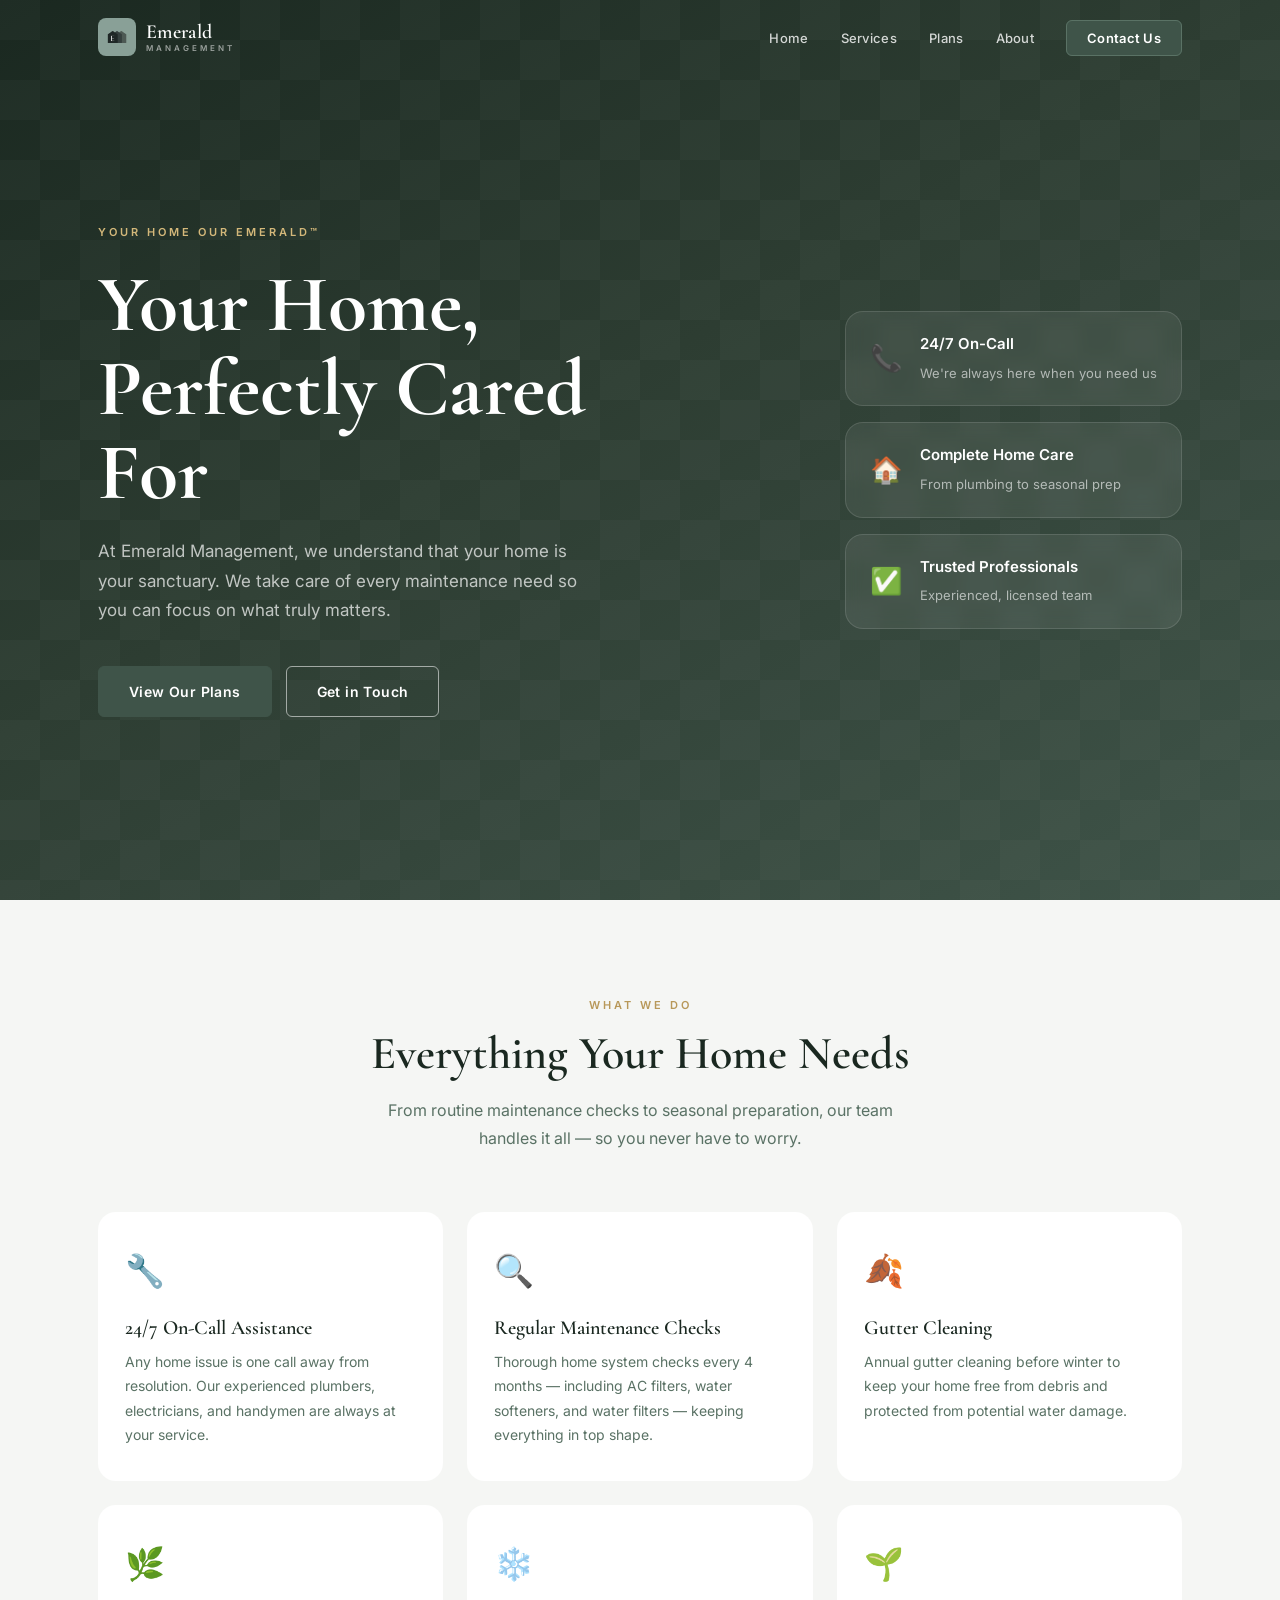
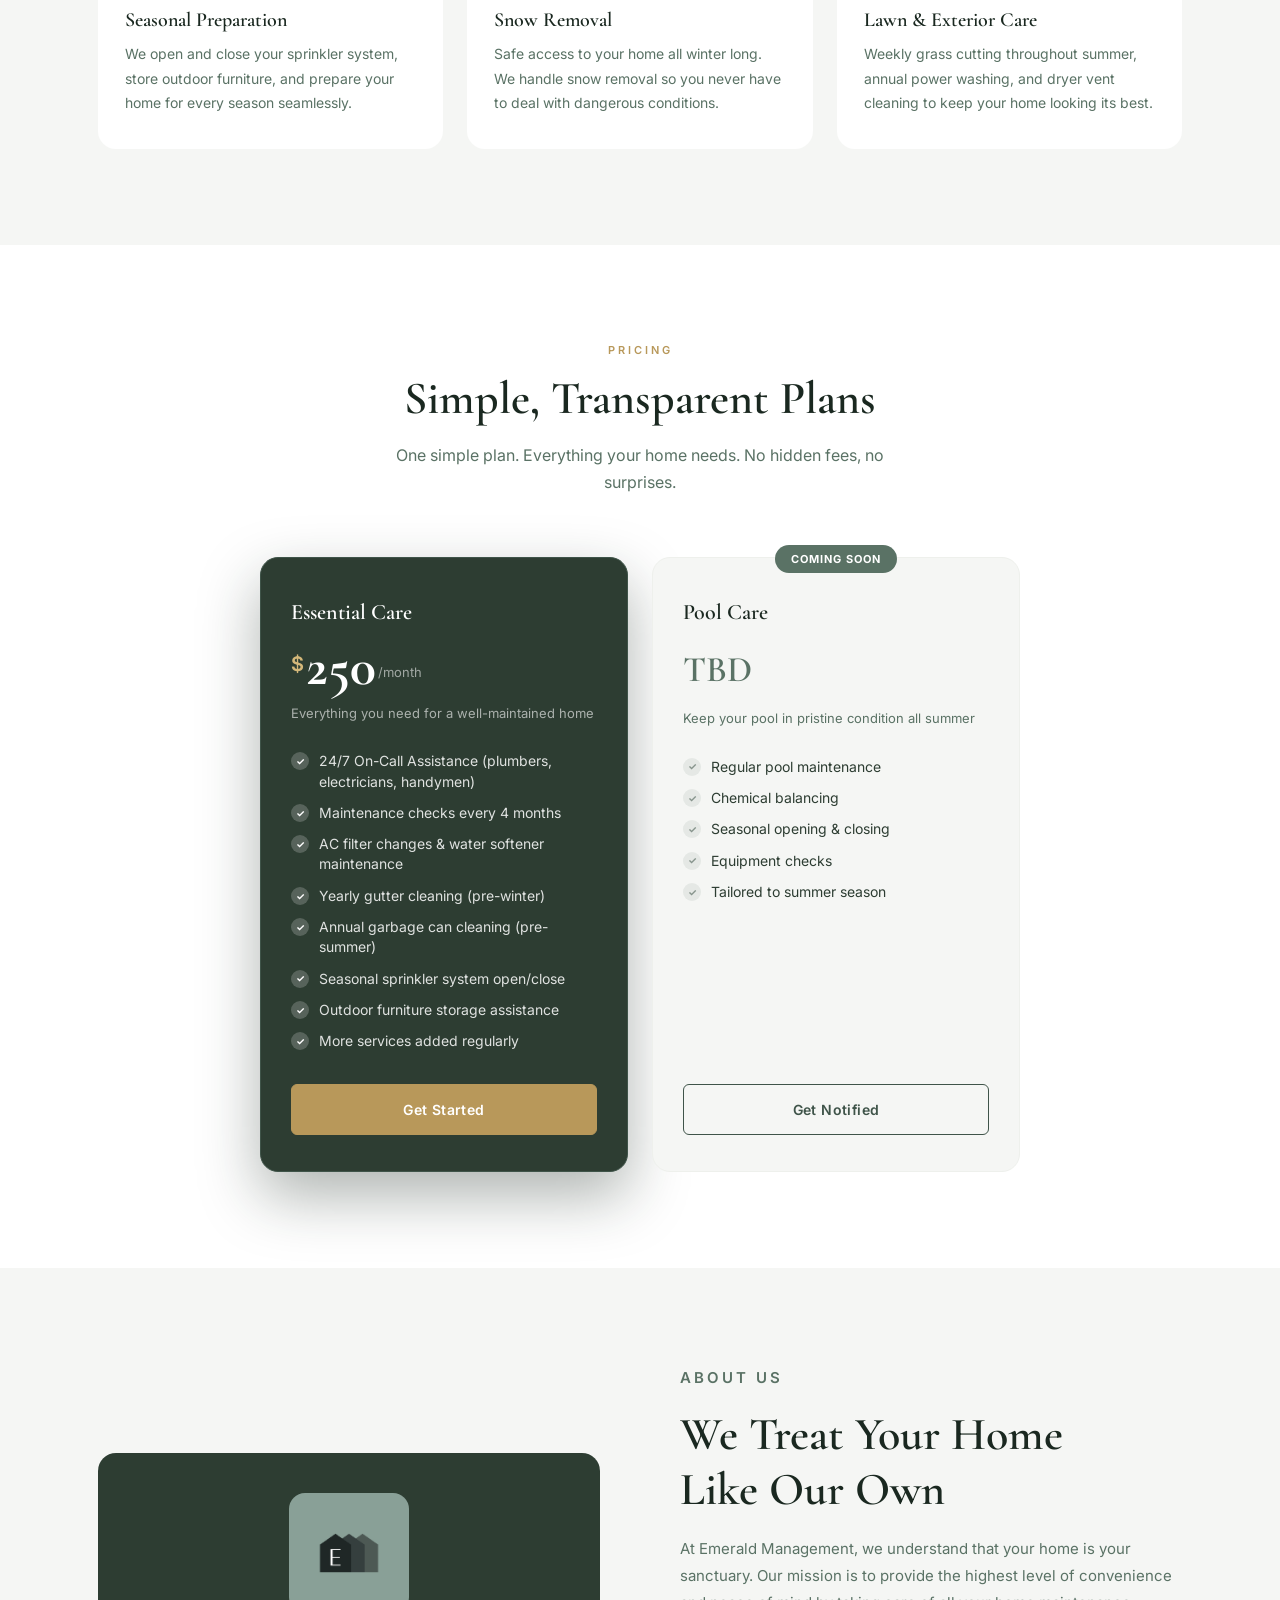
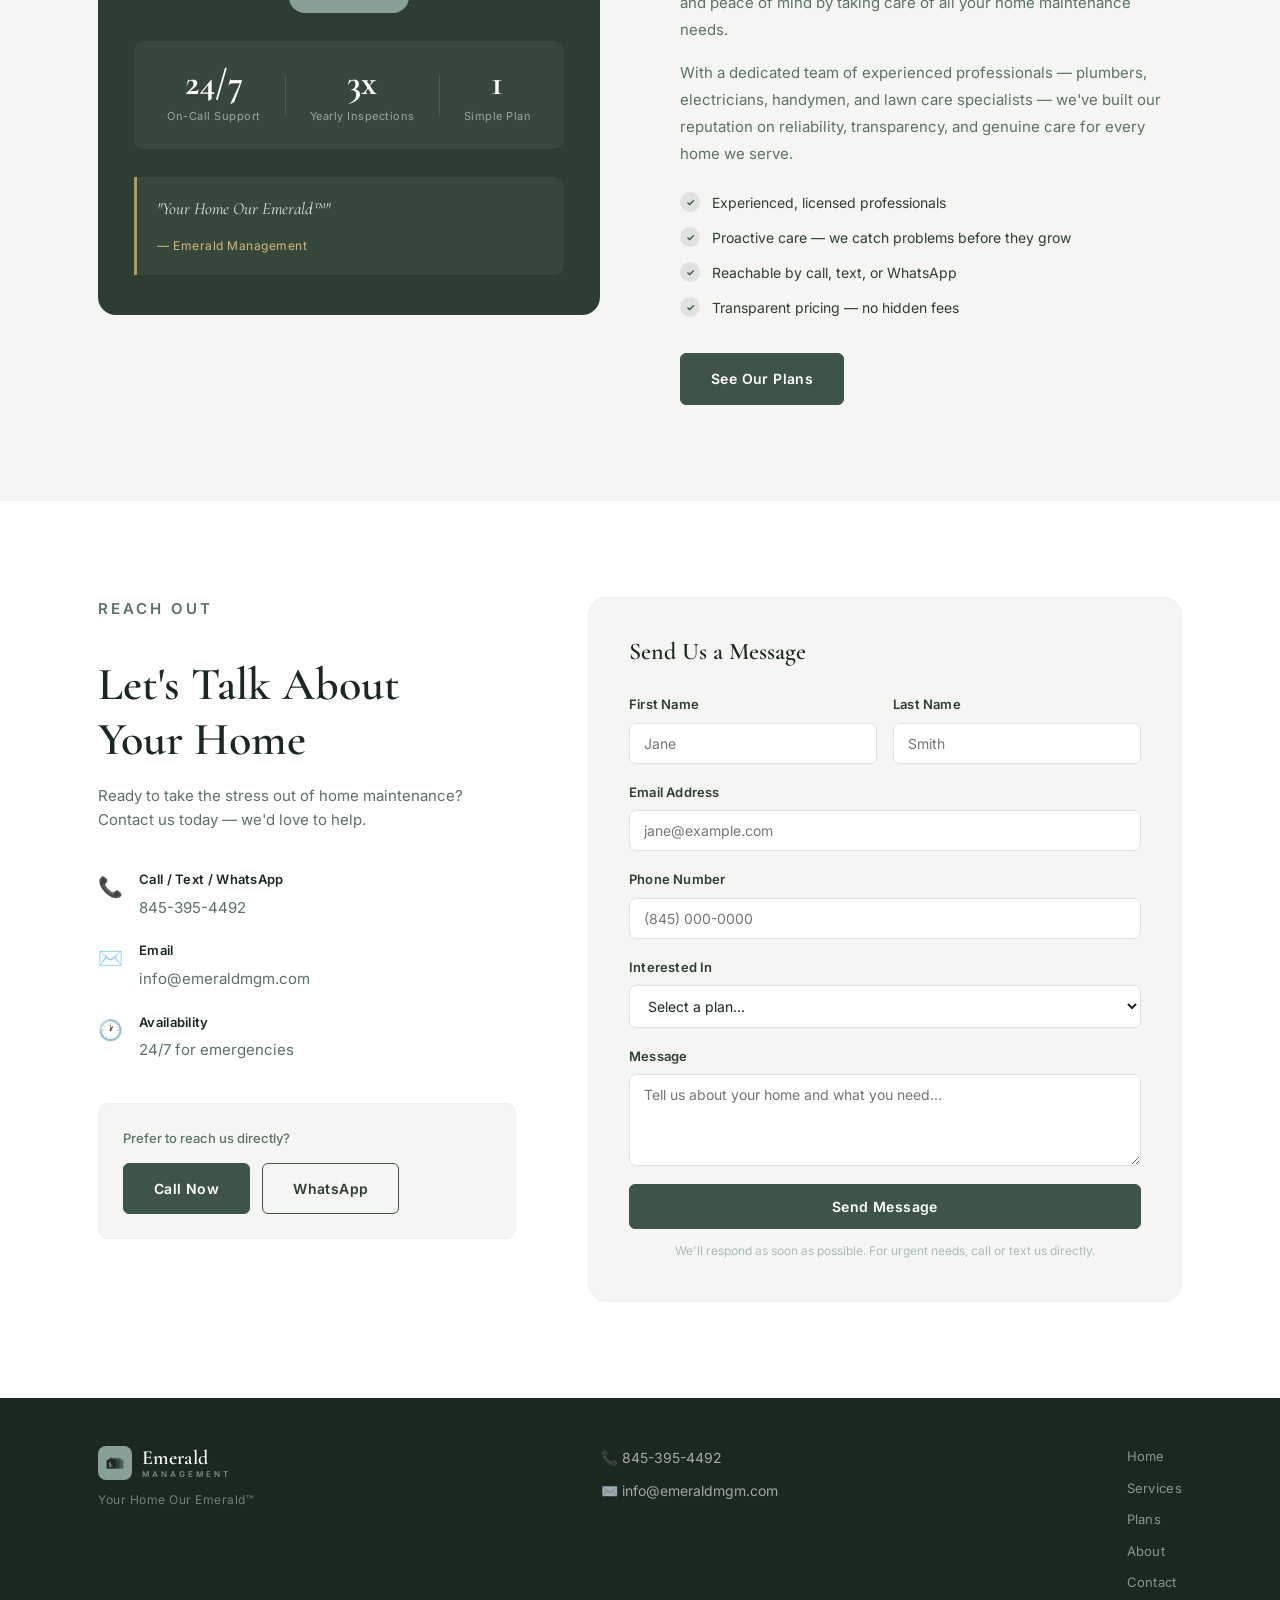
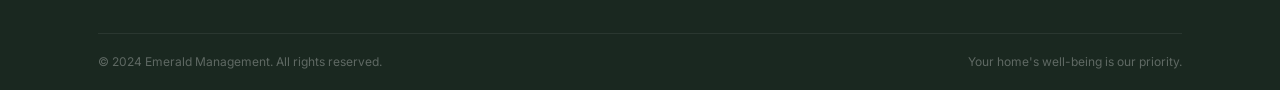
==== index.html @ 0f335c7e "Fix about card rendering and update quote to brand tagline https://claude.ai/code/session_01KgrrqqKY" ====
<!DOCTYPE html>
<html lang="en">
<head>
  <meta charset="UTF-8" />
  <meta name="viewport" content="width=device-width, initial-scale=1.0" />
  <title>Emerald Management | Your Home Our Emerald™</title>
  <link rel="stylesheet" href="styles.css" />
  <link rel="preconnect" href="https://fonts.googleapis.com" />
  <link rel="preconnect" href="https://fonts.gstatic.com" crossorigin />
  <link href="https://fonts.googleapis.com/css2?family=Cormorant+Garamond:wght@400;500;600;700&family=Inter:wght@300;400;500;600&display=swap" rel="stylesheet" />
</head>
<body>

  <!-- NAVIGATION -->
  <nav class="navbar" id="navbar">
    <div class="nav-container">
      <a href="#home" class="nav-logo">
        <img src="logo.png" alt="Emerald Management" class="logo-img" />
        <div class="logo-text-wrap">
          <span class="logo-main">Emerald</span>
          <span class="logo-sub">MANAGEMENT</span>
        </div>
      </a>
      <button class="nav-toggle" id="navToggle" aria-label="Toggle navigation">
        <span></span><span></span><span></span>
      </button>
      <ul class="nav-links" id="navLinks">
        <li><a href="#home">Home</a></li>
        <li><a href="#services">Services</a></li>
        <li><a href="#plans">Plans</a></li>
        <li><a href="#about">About</a></li>
        <li><a href="#contact" class="nav-cta">Contact Us</a></li>
      </ul>
    </div>
  </nav>

  <!-- HERO -->
  <section class="hero" id="home">
    <div class="hero-inner">
    <div class="hero-content">
      <p class="hero-eyebrow">Your Home Our Emerald™</p>
      <h1 class="hero-title">Your Home,<br />Perfectly Cared For</h1>
      <p class="hero-subtitle">At Emerald Management, we understand that your home is your sanctuary. We take care of every maintenance need so you can focus on what truly matters.</p>
      <div class="hero-buttons">
        <a href="#plans" class="btn btn-primary">View Our Plans</a>
        <a href="#contact" class="btn btn-outline">Get in Touch</a>
      </div>
    </div>
    <div class="hero-visual">
      <div class="hero-card">
        <div class="hero-card-icon">📞</div>
        <div class="hero-card-text">
          <strong>24/7 On-Call</strong>
          <span>We're always here when you need us</span>
        </div>
      </div>
      <div class="hero-card">
        <div class="hero-card-icon">🏠</div>
        <div class="hero-card-text">
          <strong>Complete Home Care</strong>
          <span>From plumbing to seasonal prep</span>
        </div>
      </div>
      <div class="hero-card">
        <div class="hero-card-icon">✅</div>
        <div class="hero-card-text">
          <strong>Trusted Professionals</strong>
          <span>Experienced, licensed team</span>
        </div>
      </div>
    </div>
    </div>
  </section>

  <!-- SERVICES OVERVIEW -->
  <section class="services" id="services">
    <div class="container">
      <div class="section-header">
        <p class="section-label">What We Do</p>
        <h2 class="section-title">Everything Your Home Needs</h2>
        <p class="section-subtitle">From routine maintenance checks to seasonal preparation, our team handles it all — so you never have to worry.</p>
      </div>
      <div class="services-grid">
        <div class="service-card">
          <div class="service-icon">🔧</div>
          <h3>24/7 On-Call Assistance</h3>
          <p>Any home issue is one call away from resolution. Our experienced plumbers, electricians, and handymen are always at your service.</p>
        </div>
        <div class="service-card">
          <div class="service-icon">🔍</div>
          <h3>Regular Maintenance Checks</h3>
          <p>Thorough home system checks every 4 months — including AC filters, water softeners, and water filters — keeping everything in top shape.</p>
        </div>
        <div class="service-card">
          <div class="service-icon">🍂</div>
          <h3>Gutter Cleaning</h3>
          <p>Annual gutter cleaning before winter to keep your home free from debris and protected from potential water damage.</p>
        </div>
        <div class="service-card">
          <div class="service-icon">🌿</div>
          <h3>Seasonal Preparation</h3>
          <p>We open and close your sprinkler system, store outdoor furniture, and prepare your home for every season seamlessly.</p>
        </div>
        <div class="service-card">
          <div class="service-icon">❄️</div>
          <h3>Snow Removal</h3>
          <p>Safe access to your home all winter long. We handle snow removal so you never have to deal with dangerous conditions.</p>
        </div>
        <div class="service-card">
          <div class="service-icon">🌱</div>
          <h3>Lawn & Exterior Care</h3>
          <p>Weekly grass cutting throughout summer, annual power washing, and dryer vent cleaning to keep your home looking its best.</p>
        </div>
      </div>
    </div>
  </section>

  <!-- PRICING PLANS -->
  <section class="plans" id="plans">
    <div class="container">
      <div class="section-header">
        <p class="section-label">Pricing</p>
        <h2 class="section-title">Simple, Transparent Plans</h2>
        <p class="section-subtitle">One simple plan. Everything your home needs. No hidden fees, no surprises.</p>
      </div>
      <div class="plans-grid">

        <!-- Plan 1 -->
        <div class="plan-card plan-featured">
          <div class="plan-header">
            <p class="plan-name">Essential Care</p>
            <div class="plan-price">
              <span class="price-dollar">$</span>
              <span class="price-amount">250</span>
              <span class="price-period">/month</span>
            </div>
            <p class="plan-tagline">Everything you need for a well-maintained home</p>
          </div>
          <ul class="plan-features">
            <li><span class="feat-check">✓</span> 24/7 On-Call Assistance (plumbers, electricians, handymen)</li>
            <li><span class="feat-check">✓</span> Maintenance checks every 4 months</li>
            <li><span class="feat-check">✓</span> AC filter changes & water softener maintenance</li>
            <li><span class="feat-check">✓</span> Yearly gutter cleaning (pre-winter)</li>
            <li><span class="feat-check">✓</span> Annual garbage can cleaning (pre-summer)</li>
            <li><span class="feat-check">✓</span> Seasonal sprinkler system open/close</li>
            <li><span class="feat-check">✓</span> Outdoor furniture storage assistance</li>
            <li><span class="feat-check">✓</span> More services added regularly</li>
          </ul>
          <a href="#contact" class="btn btn-plan-featured">Get Started</a>
        </div>

        <!-- Pool Plan -->
        <div class="plan-card plan-coming">
          <div class="plan-badge plan-badge-soon">Coming Soon</div>
          <div class="plan-header">
            <p class="plan-name">Pool Care</p>
            <div class="plan-price plan-price-soon">
              <span class="price-amount-soon">TBD</span>
            </div>
            <p class="plan-tagline">Keep your pool in pristine condition all summer</p>
          </div>
          <ul class="plan-features">
            <li><span class="feat-check feat-muted">✓</span> Regular pool maintenance</li>
            <li><span class="feat-check feat-muted">✓</span> Chemical balancing</li>
            <li><span class="feat-check feat-muted">✓</span> Seasonal opening & closing</li>
            <li><span class="feat-check feat-muted">✓</span> Equipment checks</li>
            <li><span class="feat-check feat-muted">✓</span> Tailored to summer season</li>
            <li class="feat-placeholder"></li>
            <li class="feat-placeholder"></li>
            <li class="feat-placeholder"></li>
          </ul>
          <a href="#contact" class="btn btn-plan btn-plan-notify">Get Notified</a>
        </div>

      </div>
    </div>
  </section>

  <!-- ABOUT -->
  <section class="about" id="about">
    <div class="container">
      <div class="about-grid">
        <div class="about-visual">
          <div class="about-card-wrap">
            <img src="logo.png" alt="Emerald Management" class="about-logo" />
            <div class="about-stats">
              <div class="about-stat">
                <span class="about-stat-num">24/7</span>
                <span class="about-stat-label">On-Call Support</span>
              </div>
              <div class="about-stat-divider"></div>
              <div class="about-stat">
                <span class="about-stat-num">3x</span>
                <span class="about-stat-label">Yearly Inspections</span>
              </div>
              <div class="about-stat-divider"></div>
              <div class="about-stat">
                <span class="about-stat-num">1</span>
                <span class="about-stat-label">Simple Plan</span>
              </div>
            </div>
            <div class="about-quote-card">
              <p>"Your Home Our Emerald™"</p>
              <span>— Emerald Management</span>
            </div>
          </div>
        </div>
        <div class="about-content">
          <p class="section-label">About Us</p>
          <h2 class="section-title">We Treat Your Home<br />Like Our Own</h2>
          <p>At Emerald Management, we understand that your home is your sanctuary. Our mission is to provide the highest level of convenience and peace of mind by taking care of all your home maintenance needs.</p>
          <p>With a dedicated team of experienced professionals — plumbers, electricians, handymen, and lawn care specialists — we've built our reputation on reliability, transparency, and genuine care for every home we serve.</p>
          <ul class="about-list">
            <li><span class="check">✓</span> Experienced, licensed professionals</li>
            <li><span class="check">✓</span> Proactive care — we catch problems before they grow</li>
            <li><span class="check">✓</span> Reachable by call, text, or WhatsApp</li>
            <li><span class="check">✓</span> Transparent pricing — no hidden fees</li>
          </ul>
          <a href="#plans" class="btn btn-primary">See Our Plans</a>
        </div>
      </div>
    </div>
  </section>

  <!-- CONTACT -->
  <section class="contact" id="contact">
    <div class="container">
      <div class="contact-grid">
        <div class="contact-info">
          <p class="section-label">Reach Out</p>
          <h2 class="section-title">Let's Talk About<br />Your Home</h2>
          <p>Ready to take the stress out of home maintenance? Contact us today — we'd love to help.</p>

          <div class="contact-details">
            <a href="tel:8453954492" class="contact-item contact-link">
              <div class="contact-icon-wrap">📞</div>
              <div>
                <strong>Call / Text / WhatsApp</strong>
                <span>845-395-4492</span>
              </div>
            </a>
            <a href="mailto:info@emeraldmgm.com" class="contact-item contact-link">
              <div class="contact-icon-wrap">✉️</div>
              <div>
                <strong>Email</strong>
                <span>info@emeraldmgm.com</span>
              </div>
            </a>
            <div class="contact-item">
              <div class="contact-icon-wrap">🕐</div>
              <div>
                <strong>Availability</strong>
                <span>24/7 for emergencies</span>
              </div>
            </div>
          </div>

          <div class="contact-cta-box">
            <p>Prefer to reach us directly?</p>
            <div class="cta-buttons">
              <a href="tel:8453954492" class="btn btn-primary">Call Now</a>
              <a href="https://wa.me/18453954492" class="btn btn-outline-dark">WhatsApp</a>
            </div>
          </div>
        </div>

        <div class="contact-form-wrap">
          <form class="contact-form" id="contactForm">
            <h3 class="form-title">Send Us a Message</h3>
            <div class="form-row">
              <div class="form-group">
                <label for="firstName">First Name</label>
                <input type="text" id="firstName" name="firstName" placeholder="Jane" required />
              </div>
              <div class="form-group">
                <label for="lastName">Last Name</label>
                <input type="text" id="lastName" name="lastName" placeholder="Smith" required />
              </div>
            </div>
            <div class="form-group">
              <label for="email">Email Address</label>
              <input type="email" id="email" name="email" placeholder="jane@example.com" required />
            </div>
            <div class="form-group">
              <label for="phone">Phone Number</label>
              <input type="tel" id="phone" name="phone" placeholder="(845) 000-0000" />
            </div>
            <div class="form-group">
              <label for="plan">Interested In</label>
              <select id="plan" name="plan">
                <option value="">Select a plan...</option>
                <option value="essential">Essential Care — $250/month</option>
                <option value="pool">Pool Plan (Coming Soon)</option>
                <option value="question">General Question</option>
              </select>
            </div>
            <div class="form-group">
              <label for="message">Message</label>
              <textarea id="message" name="message" rows="4" placeholder="Tell us about your home and what you need..."></textarea>
            </div>
            <button type="submit" class="btn btn-primary btn-full">Send Message</button>
            <p class="form-note">We'll respond as soon as possible. For urgent needs, call or text us directly.</p>
          </form>
          <div class="form-success" id="formSuccess" style="display:none;">
            <div class="success-icon">✓</div>
            <h3>Message Sent!</h3>
            <p>Thank you for reaching out. We'll be in touch very soon.</p>
          </div>
        </div>
      </div>
    </div>
  </section>

  <!-- FOOTER -->
  <footer class="footer">
    <div class="container">
      <div class="footer-inner">
        <div class="footer-brand">
          <a href="#home" class="nav-logo footer-logo">
            <img src="logo.png" alt="Emerald Management" class="logo-img logo-img-sm" />
            <div class="logo-text-wrap">
              <span class="logo-main">Emerald</span>
              <span class="logo-sub">MANAGEMENT</span>
            </div>
          </a>
          <p class="footer-tagline">Your Home Our Emerald™</p>
        </div>
        <div class="footer-contact-info">
          <a href="tel:8453954492">📞 845-395-4492</a>
          <a href="mailto:info@emeraldmgm.com">✉️ info@emeraldmgm.com</a>
        </div>
        <nav class="footer-nav">
          <a href="#home">Home</a>
          <a href="#services">Services</a>
          <a href="#plans">Plans</a>
          <a href="#about">About</a>
          <a href="#contact">Contact</a>
        </nav>
      </div>
      <div class="footer-bottom">
        <p>© 2024 Emerald Management. All rights reserved.</p>
        <p>Your home's well-being is our priority.</p>
      </div>
    </div>
  </footer>

  <script src="script.js"></script>
</body>
</html>
---- styles.css ----
/* ===== RESET & BASE ===== */
*, *::before, *::after { box-sizing: border-box; margin: 0; padding: 0; }

:root {
  /* Brand palette — matches the dark charcoal/slate logo */
  --dark-1:      #1a2820;
  --dark-2:      #2d3d32;
  --dark-3:      #3f5449;
  --mid:         #5a7265;
  --light:       #7a9485;
  --pale:        #a8bdb4;
  --bg-light:    #f5f6f4;
  --bg-off:      #eef0ec;
  --gold:        #b8985a;
  --gold-light:  #d4b87a;
  --white:       #ffffff;

  --shadow-sm:   0 2px 8px rgba(0,0,0,.07);
  --shadow-md:   0 8px 28px rgba(0,0,0,.12);
  --shadow-lg:   0 20px 60px rgba(0,0,0,.18);
  --radius:      10px;
  --radius-lg:   18px;
  --transition:  all .3s ease;
}

html { scroll-behavior: smooth; }

body {
  font-family: 'Inter', sans-serif;
  font-size: 16px;
  line-height: 1.65;
  color: var(--dark-2);
  background: var(--white);
}

h1, h2, h3, h4 {
  font-family: 'Cormorant Garamond', serif;
  line-height: 1.2;
  font-weight: 600;
}

a { text-decoration: none; color: inherit; }
img { max-width: 100%; display: block; }

.container {
  max-width: 1140px;
  margin: 0 auto;
  padding: 0 28px;
}

/* ===== BUTTONS ===== */
.btn {
  display: inline-block;
  padding: 13px 30px;
  border-radius: 6px;
  font-size: 14px;
  font-weight: 600;
  font-family: 'Inter', sans-serif;
  cursor: pointer;
  border: 1.5px solid transparent;
  transition: var(--transition);
  letter-spacing: .4px;
}

.btn-primary {
  background: var(--dark-3);
  color: var(--white);
  border-color: var(--dark-3);
}
.btn-primary:hover {
  background: var(--dark-2);
  border-color: var(--dark-2);
  transform: translateY(-2px);
  box-shadow: 0 8px 22px rgba(45,61,50,.3);
}

.btn-outline {
  background: transparent;
  color: var(--white);
  border-color: rgba(255,255,255,.55);
}
.btn-outline:hover {
  background: rgba(255,255,255,.12);
  border-color: rgba(255,255,255,.85);
}

.btn-outline-dark {
  background: transparent;
  color: var(--dark-2);
  border-color: var(--dark-3);
}
.btn-outline-dark:hover {
  background: var(--dark-3);
  color: var(--white);
}

.btn-full { width: 100%; text-align: center; }

/* ===== SECTION LABELS ===== */
.section-label {
  font-size: 11px;
  font-weight: 600;
  letter-spacing: 3px;
  text-transform: uppercase;
  color: var(--gold);
  margin-bottom: 12px;
}

.section-title {
  font-size: clamp(30px, 4.5vw, 46px);
  color: var(--dark-1);
  margin-bottom: 16px;
}

.section-subtitle {
  font-size: 16px;
  color: var(--mid);
  max-width: 540px;
  margin: 0 auto;
  line-height: 1.7;
}

.section-header {
  text-align: center;
  margin-bottom: 60px;
}

/* ===== LOGO ===== */
.nav-logo {
  display: flex;
  align-items: center;
  gap: 10px;
}

.logo-img {
  height: 38px;
  width: 38px;
  object-fit: contain;
  border-radius: 8px;
  flex-shrink: 0;
}

.logo-img-sm {
  height: 34px;
  width: 34px;
}

.logo-text-wrap {
  display: flex;
  flex-direction: column;
  line-height: 1;
}

.logo-main {
  font-family: 'Cormorant Garamond', serif;
  font-size: 20px;
  font-weight: 600;
  color: var(--white);
  letter-spacing: .3px;
}

.logo-sub {
  font-family: 'Inter', sans-serif;
  font-size: 8px;
  font-weight: 600;
  letter-spacing: 3px;
  color: rgba(255,255,255,.55);
  margin-top: 2px;
}

/* ===== NAVBAR ===== */
.navbar {
  position: fixed;
  top: 0; left: 0; right: 0;
  z-index: 1000;
  padding: 18px 0;
  transition: var(--transition);
}

.navbar.scrolled {
  background: var(--dark-1);
  padding: 12px 0;
  box-shadow: 0 2px 20px rgba(0,0,0,.25);
}

.navbar.scrolled .logo-main { color: var(--white); }

.nav-container {
  max-width: 1140px;
  margin: 0 auto;
  padding: 0 28px;
  display: flex;
  align-items: center;
  justify-content: space-between;
}

.nav-links {
  display: flex;
  align-items: center;
  gap: 32px;
  list-style: none;
}

.nav-links a {
  font-size: 13px;
  font-weight: 500;
  color: rgba(255,255,255,.8);
  transition: var(--transition);
  letter-spacing: .3px;
}

.nav-links a:hover { color: var(--gold-light); }

.nav-cta {
  background: var(--dark-3) !important;
  color: var(--white) !important;
  padding: 9px 20px;
  border-radius: 6px;
  font-weight: 600 !important;
  border: 1px solid var(--mid);
}
.nav-cta:hover {
  background: var(--mid) !important;
  border-color: var(--mid) !important;
  color: var(--white) !important;
}

.nav-toggle {
  display: none;
  flex-direction: column;
  gap: 5px;
  background: none;
  border: none;
  cursor: pointer;
  padding: 4px;
}
.nav-toggle span {
  display: block;
  width: 24px;
  height: 2px;
  background: rgba(255,255,255,.85);
  transition: var(--transition);
  border-radius: 2px;
}

/* ===== HERO ===== */
.hero {
  position: relative;
  min-height: 100vh;
  background: linear-gradient(150deg, var(--dark-1) 0%, var(--dark-2) 45%, var(--dark-3) 100%);
  display: flex;
  align-items: center;
  overflow: hidden;
}

.hero::before {
  content: '';
  position: absolute;
  inset: 0;
  background: url("data:image/svg+xml,%3Csvg width='80' height='80' viewBox='0 0 80 80' xmlns='http://www.w3.org/2000/svg'%3E%3Cg fill='none'%3E%3Cg fill='%23ffffff' fill-opacity='0.025'%3E%3Cpath d='M0 0h40v40H0zm40 40h40v40H40z'/%3E%3C/g%3E%3C/g%3E%3C/svg%3E");
  pointer-events: none;
}

.hero-inner {
  position: relative;
  z-index: 2;
  width: 100%;
  max-width: 1140px;
  margin: 0 auto;
  padding: 120px 28px 80px;
  display: grid;
  grid-template-columns: 1.1fr 0.9fr;
  align-items: center;
  gap: 64px;
}

.hero-content {
  min-width: 0;
}

.hero-eyebrow {
  font-size: 11px;
  font-weight: 600;
  letter-spacing: 3px;
  text-transform: uppercase;
  color: var(--gold-light);
  margin-bottom: 22px;
}

.hero-title {
  font-size: clamp(48px, 6.5vw, 80px);
  font-weight: 700;
  color: var(--white);
  margin-bottom: 22px;
  line-height: 1.05;
}

.hero-subtitle {
  font-size: 17px;
  color: rgba(255,255,255,.7);
  margin-bottom: 40px;
  max-width: 480px;
  line-height: 1.75;
}

.hero-buttons {
  display: flex;
  gap: 14px;
  flex-wrap: wrap;
}

.hero-visual {
  position: relative;
  z-index: 2;
  flex: 1;
  display: flex;
  flex-direction: column;
  gap: 16px;
  max-width: 360px;
  margin-left: auto;
}

.hero-card {
  background: rgba(255,255,255,.07);
  border: 1px solid rgba(255,255,255,.12);
  backdrop-filter: blur(8px);
  border-radius: var(--radius-lg);
  padding: 20px 24px;
  display: flex;
  align-items: center;
  gap: 18px;
  transition: var(--transition);
}

.hero-card:hover {
  background: rgba(255,255,255,.12);
  transform: translateX(6px);
}

.hero-card-icon { font-size: 26px; flex-shrink: 0; }

.hero-card-text strong {
  display: block;
  font-size: 15px;
  color: var(--white);
  font-family: 'Inter', sans-serif;
  font-weight: 600;
  margin-bottom: 2px;
}

.hero-card-text span {
  font-size: 13px;
  color: rgba(255,255,255,.6);
}

/* ===== SERVICES ===== */
.services {
  padding: 96px 0;
  background: var(--bg-light);
}

.services-grid {
  display: grid;
  grid-template-columns: repeat(3, 1fr);
  gap: 24px;
}

.service-card {
  background: var(--white);
  border-radius: var(--radius-lg);
  padding: 32px 26px;
  border: 1px solid transparent;
  transition: var(--transition);
}

.service-card:hover {
  transform: translateY(-5px);
  box-shadow: var(--shadow-md);
  border-color: rgba(90,114,101,.15);
}

.service-icon {
  font-size: 32px;
  margin-bottom: 18px;
  display: block;
}

.service-card h3 {
  font-size: 20px;
  color: var(--dark-1);
  margin-bottom: 10px;
}

.service-card p {
  font-size: 14px;
  color: var(--mid);
  line-height: 1.75;
}

/* ===== PLANS ===== */
.plans {
  padding: 96px 0;
  background: var(--white);
}

.plans-grid {
  display: grid;
  grid-template-columns: repeat(2, 1fr);
  gap: 24px;
  align-items: stretch;
  max-width: 760px;
  margin: 0 auto;
}

.plan-card {
  position: relative;
  background: var(--bg-light);
  border-radius: var(--radius-lg);
  padding: 36px 30px;
  border: 1.5px solid var(--bg-off);
  display: flex;
  flex-direction: column;
  transition: var(--transition);
}

.plan-card:hover {
  box-shadow: var(--shadow-md);
}

.plan-featured {
  background: var(--dark-2);
  border-color: var(--dark-3);
  transform: translateY(-12px);
  box-shadow: 0 24px 60px rgba(26,40,32,.35);
}

.plan-coming {
  opacity: .8;
}

.plan-badge {
  position: absolute;
  top: -13px;
  left: 50%;
  transform: translateX(-50%);
  background: var(--gold);
  color: var(--white);
  font-size: 11px;
  font-weight: 700;
  letter-spacing: 1px;
  text-transform: uppercase;
  padding: 5px 16px;
  border-radius: 20px;
  white-space: nowrap;
}

.plan-badge-soon {
  background: var(--mid);
}

.plan-header { margin-bottom: 28px; }

.plan-name {
  font-family: 'Cormorant Garamond', serif;
  font-size: 22px;
  font-weight: 600;
  color: var(--dark-1);
  margin-bottom: 10px;
}
.plan-featured .plan-name { color: var(--white); }
.plan-coming .plan-name { color: var(--dark-1); }

.plan-price {
  display: flex;
  align-items: flex-start;
  gap: 2px;
  margin-bottom: 10px;
}

.price-dollar {
  font-family: 'Inter', sans-serif;
  font-size: 20px;
  font-weight: 600;
  color: var(--dark-3);
  margin-top: 8px;
}
.plan-featured .price-dollar { color: var(--gold-light); }

.price-amount {
  font-family: 'Cormorant Garamond', serif;
  font-size: 54px;
  font-weight: 700;
  color: var(--dark-1);
  line-height: 1;
}
.plan-featured .price-amount { color: var(--white); }

.price-period {
  font-family: 'Inter', sans-serif;
  font-size: 13px;
  color: var(--mid);
  align-self: flex-end;
  margin-bottom: 10px;
}
.plan-featured .price-period { color: rgba(255,255,255,.55); }

.plan-price-soon { margin-bottom: 10px; }

.price-amount-soon {
  font-family: 'Cormorant Garamond', serif;
  font-size: 36px;
  font-weight: 600;
  color: var(--mid);
}

.plan-tagline {
  font-size: 13px;
  color: var(--mid);
  line-height: 1.5;
}
.plan-featured .plan-tagline { color: rgba(255,255,255,.6); }

.plan-features {
  list-style: none;
  flex: 1;
  margin-bottom: 32px;
  display: flex;
  flex-direction: column;
  gap: 11px;
}

.plan-features li {
  font-size: 14px;
  color: var(--dark-2);
  display: flex;
  align-items: flex-start;
  gap: 10px;
  line-height: 1.45;
}
.plan-featured .plan-features li { color: rgba(255,255,255,.85); }

.feat-check {
  display: inline-flex;
  align-items: center;
  justify-content: center;
  width: 18px;
  height: 18px;
  background: rgba(63,84,73,.15);
  color: var(--dark-3);
  border-radius: 50%;
  font-size: 10px;
  font-weight: 700;
  flex-shrink: 0;
  margin-top: 1px;
}

.plan-featured .feat-check {
  background: rgba(255,255,255,.2);
  color: var(--white);
}

.feat-muted { opacity: .6; }

.feat-placeholder {
  height: 20px;
  visibility: hidden;
}

.btn-plan {
  background: var(--dark-3);
  color: var(--white);
  border-color: var(--dark-3);
  text-align: center;
  margin-top: auto;
  font-size: 14px;
  font-weight: 600;
}
.btn-plan:hover {
  background: var(--dark-2);
  transform: translateY(-2px);
  box-shadow: var(--shadow-sm);
}

.btn-plan-featured {
  background: var(--gold);
  color: var(--white);
  border-color: var(--gold);
  text-align: center;
  margin-top: auto;
  font-size: 14px;
  font-weight: 600;
}
.btn-plan-featured:hover {
  background: var(--gold-light);
  border-color: var(--gold-light);
  transform: translateY(-2px);
  box-shadow: 0 8px 22px rgba(184,152,90,.4);
}

.btn-plan-notify {
  background: transparent;
  color: var(--dark-3);
  border-color: var(--dark-3);
}
.btn-plan-notify:hover {
  background: var(--dark-3);
  color: var(--white);
}

/* ===== ABOUT ===== */
.about {
  padding: 96px 0;
  background: var(--bg-light);
}

.about-grid {
  display: grid;
  grid-template-columns: 1fr 1fr;
  gap: 80px;
  align-items: center;
}

.about-visual {
  display: flex;
  align-items: stretch;
  min-height: 400px;
}

.about-card-wrap {
  background: #2d3d32;
  border-radius: 18px;
  padding: 40px 36px;
  display: flex;
  flex-direction: column;
  align-items: center;
  gap: 28px;
  width: 100%;
  flex: 1;
}

.about-logo {
  width: 120px;
  height: 120px;
  object-fit: contain;
  border-radius: 16px;
}

.about-stats {
  display: flex;
  align-items: center;
  justify-content: center;
  gap: 24px;
  width: 100%;
  background: rgba(255,255,255,.05);
  border-radius: var(--radius);
  padding: 24px 20px;
}

.about-stat { text-align: center; }

.about-stat-num {
  display: block;
  font-family: 'Cormorant Garamond', serif;
  font-size: 36px;
  font-weight: 700;
  color: var(--white);
  line-height: 1;
}

.about-stat-label {
  display: block;
  font-size: 11px;
  color: rgba(255,255,255,.5);
  margin-top: 6px;
  letter-spacing: .5px;
}

.about-stat-divider {
  width: 1px;
  height: 40px;
  background: rgba(255,255,255,.12);
}

.about-quote-card {
  background: rgba(255,255,255,.05);
  border-left: 3px solid var(--gold);
  border-radius: 0 var(--radius) var(--radius) 0;
  padding: 18px 20px;
  width: 100%;
}

.about-quote-card p {
  font-family: 'Cormorant Garamond', serif;
  font-size: 17px;
  color: rgba(255,255,255,.85);
  font-style: italic;
  margin-bottom: 8px;
}

.about-quote-card span {
  font-size: 12px;
  color: var(--gold-light);
  letter-spacing: .5px;
}

.about-content .section-title { margin-bottom: 18px; }

.about-content p {
  color: var(--mid);
  margin-bottom: 16px;
  font-size: 15px;
  line-height: 1.8;
}

.about-list {
  list-style: none;
  margin: 24px 0 34px;
  display: flex;
  flex-direction: column;
  gap: 12px;
}

.about-list li {
  display: flex;
  align-items: flex-start;
  gap: 12px;
  font-size: 14px;
  color: var(--dark-2);
}

.check {
  display: inline-flex;
  align-items: center;
  justify-content: center;
  width: 20px;
  height: 20px;
  background: rgba(63,84,73,.12);
  color: var(--dark-3);
  border-radius: 50%;
  font-size: 10px;
  font-weight: 700;
  flex-shrink: 0;
  margin-top: 1px;
}

/* ===== CONTACT ===== */
.contact {
  padding: 96px 0;
  background: var(--white);
}

.contact-grid {
  display: grid;
  grid-template-columns: 1fr 1.3fr;
  gap: 72px;
  align-items: start;
}

.contact-info .section-title { margin-bottom: 16px; }
.contact-info > p { color: var(--mid); margin-bottom: 36px; font-size: 15px; }

.contact-details {
  display: flex;
  flex-direction: column;
  gap: 20px;
  margin-bottom: 40px;
}

.contact-item {
  display: flex;
  gap: 16px;
  align-items: flex-start;
}

.contact-link { transition: var(--transition); }
.contact-link:hover { transform: translateX(4px); }

.contact-icon-wrap { font-size: 20px; flex-shrink: 0; margin-top: 2px; }

.contact-item strong {
  display: block;
  font-size: 13px;
  font-weight: 600;
  color: var(--dark-1);
  margin-bottom: 3px;
  letter-spacing: .3px;
}

.contact-item span {
  font-size: 15px;
  color: var(--mid);
}

.contact-cta-box {
  background: var(--bg-light);
  border-radius: var(--radius);
  padding: 24px;
  border: 1px solid var(--bg-off);
}

.contact-cta-box p {
  font-size: 13px;
  color: var(--mid);
  margin-bottom: 14px;
  font-weight: 500;
}

.cta-buttons {
  display: flex;
  gap: 12px;
  flex-wrap: wrap;
}

.contact-form-wrap {
  background: var(--bg-light);
  border-radius: var(--radius-lg);
  padding: 40px;
  border: 1px solid var(--bg-off);
}

.form-title {
  font-size: 24px;
  color: var(--dark-1);
  margin-bottom: 28px;
}

.form-row {
  display: grid;
  grid-template-columns: 1fr 1fr;
  gap: 16px;
}

.form-group {
  display: flex;
  flex-direction: column;
  gap: 7px;
  margin-bottom: 18px;
}

.form-group label {
  font-size: 13px;
  font-weight: 600;
  color: var(--dark-2);
  letter-spacing: .2px;
}

.form-group input,
.form-group select,
.form-group textarea {
  padding: 11px 14px;
  border: 1.5px solid #dde3de;
  border-radius: 7px;
  font-size: 14px;
  font-family: 'Inter', sans-serif;
  color: var(--dark-1);
  background: var(--white);
  transition: var(--transition);
  outline: none;
}

.form-group input:focus,
.form-group select:focus,
.form-group textarea:focus {
  border-color: var(--dark-3);
  box-shadow: 0 0 0 3px rgba(63,84,73,.1);
}

.form-group textarea { resize: vertical; }

.form-note {
  font-size: 12px;
  color: var(--pale);
  text-align: center;
  margin-top: 12px;
}

.form-success {
  text-align: center;
  padding: 48px 24px;
}

.success-icon {
  width: 60px;
  height: 60px;
  background: rgba(63,84,73,.12);
  color: var(--dark-3);
  border-radius: 50%;
  display: flex;
  align-items: center;
  justify-content: center;
  font-size: 24px;
  font-weight: 700;
  margin: 0 auto 20px;
}

.form-success h3 { font-size: 26px; color: var(--dark-1); margin-bottom: 10px; }
.form-success p { color: var(--mid); font-size: 15px; }

/* ===== FOOTER ===== */
.footer {
  background: var(--dark-1);
  padding: 48px 0 0;
}

.footer-inner {
  display: flex;
  align-items: flex-start;
  justify-content: space-between;
  gap: 40px;
  padding-bottom: 40px;
  border-bottom: 1px solid rgba(255,255,255,.07);
  flex-wrap: wrap;
}

.footer-logo .logo-main { color: var(--white); }
.footer-logo .logo-sub { color: rgba(255,255,255,.45); }

.footer-tagline {
  font-size: 12px;
  color: rgba(255,255,255,.4);
  margin-top: 10px;
  letter-spacing: .5px;
}

.footer-contact-info {
  display: flex;
  flex-direction: column;
  gap: 10px;
}

.footer-contact-info a {
  font-size: 14px;
  color: rgba(255,255,255,.6);
  transition: var(--transition);
}
.footer-contact-info a:hover { color: var(--gold-light); }

.footer-nav {
  display: flex;
  flex-direction: column;
  gap: 10px;
}

.footer-nav a {
  font-size: 13px;
  color: rgba(255,255,255,.5);
  transition: var(--transition);
  letter-spacing: .3px;
}
.footer-nav a:hover { color: var(--gold-light); }

.footer-bottom {
  display: flex;
  justify-content: space-between;
  align-items: center;
  padding: 18px 0;
  flex-wrap: wrap;
  gap: 8px;
}

.footer-bottom p {
  font-size: 12px;
  color: rgba(255,255,255,.3);
}

/* ===== RESPONSIVE ===== */
@media (max-width: 1024px) {
  .services-grid { grid-template-columns: repeat(2, 1fr); }
  .plans-grid { grid-template-columns: 1fr; max-width: 440px; }
  .plan-featured { transform: none; }
  .about-grid { gap: 40px; }
  .contact-grid { gap: 40px; }
}

@media (max-width: 768px) {
  /* Nav */
  .nav-toggle { display: flex; }
  .nav-links {
    position: fixed;
    top: 0; right: -100%;
    width: min(280px, 80vw);
    height: 100vh;
    background: var(--dark-1);
    flex-direction: column;
    padding: 80px 28px 32px;
    gap: 20px;
    align-items: flex-start;
    transition: right .3s ease;
    box-shadow: -8px 0 28px rgba(0,0,0,.4);
  }
  .nav-links.open { right: 0; }
  .nav-links a { font-size: 16px; }
  .nav-cta { width: 100%; text-align: center; }

  /* Hero */
  .hero-inner {
    grid-template-columns: 1fr;
    padding: 90px 20px 60px;
    gap: 32px;
  }
  .hero-title { font-size: 38px; }
  .hero-subtitle { font-size: 15px; }
  .hero-visual { max-width: 100%; width: 100%; }
  .hero-card { padding: 14px 18px; }
  .hero-card-icon { font-size: 22px; }
  .hero-card-text strong { font-size: 14px; }
  .hero-card-text span { font-size: 12px; }

  /* Sections */
  .services { padding: 64px 0; }
  .plans { padding: 64px 0; }
  .about { padding: 64px 0; }
  .contact { padding: 64px 0; }
  .section-header { margin-bottom: 40px; }

  /* Services */
  .services-grid { grid-template-columns: 1fr; gap: 16px; }
  .service-card { padding: 24px 20px; }

  /* Plans */
  .plans-grid { max-width: 100%; }
  .plan-card { padding: 28px 22px; }

  /* About */
  .about-grid { grid-template-columns: 1fr; gap: 32px; }
  .about-visual { min-height: unset; }
  .about-card-wrap { padding: 28px 22px; gap: 22px; }
  .about-logo { width: 80px; height: 80px; }
  .about-stat-num { font-size: 28px; }
  .about-stats { padding: 18px 12px; gap: 16px; }

  /* Contact */
  .contact-grid { grid-template-columns: 1fr; gap: 32px; }
  .contact-form-wrap { padding: 24px 18px; }
  .form-row { grid-template-columns: 1fr; }
  .contact-cta-box { padding: 18px; }

  /* Footer */
  .footer-inner { flex-direction: column; gap: 24px; }
  .footer-bottom { flex-direction: column; text-align: center; }
}

@media (max-width: 480px) {
  .container { padding: 0 16px; }

  .hero-title { font-size: 32px; }
  .section-title { font-size: 26px; }

  .hero-buttons { flex-direction: column; }
  .btn { width: 100%; text-align: center; }
  .cta-buttons { flex-direction: column; }
  .cta-buttons .btn { width: 100%; }

  .about-stats { flex-direction: column; gap: 12px; }
  .about-stat-divider { width: 40px; height: 1px; }

  .plan-price .price-amount { font-size: 44px; }
  .service-icon { font-size: 28px; }
}
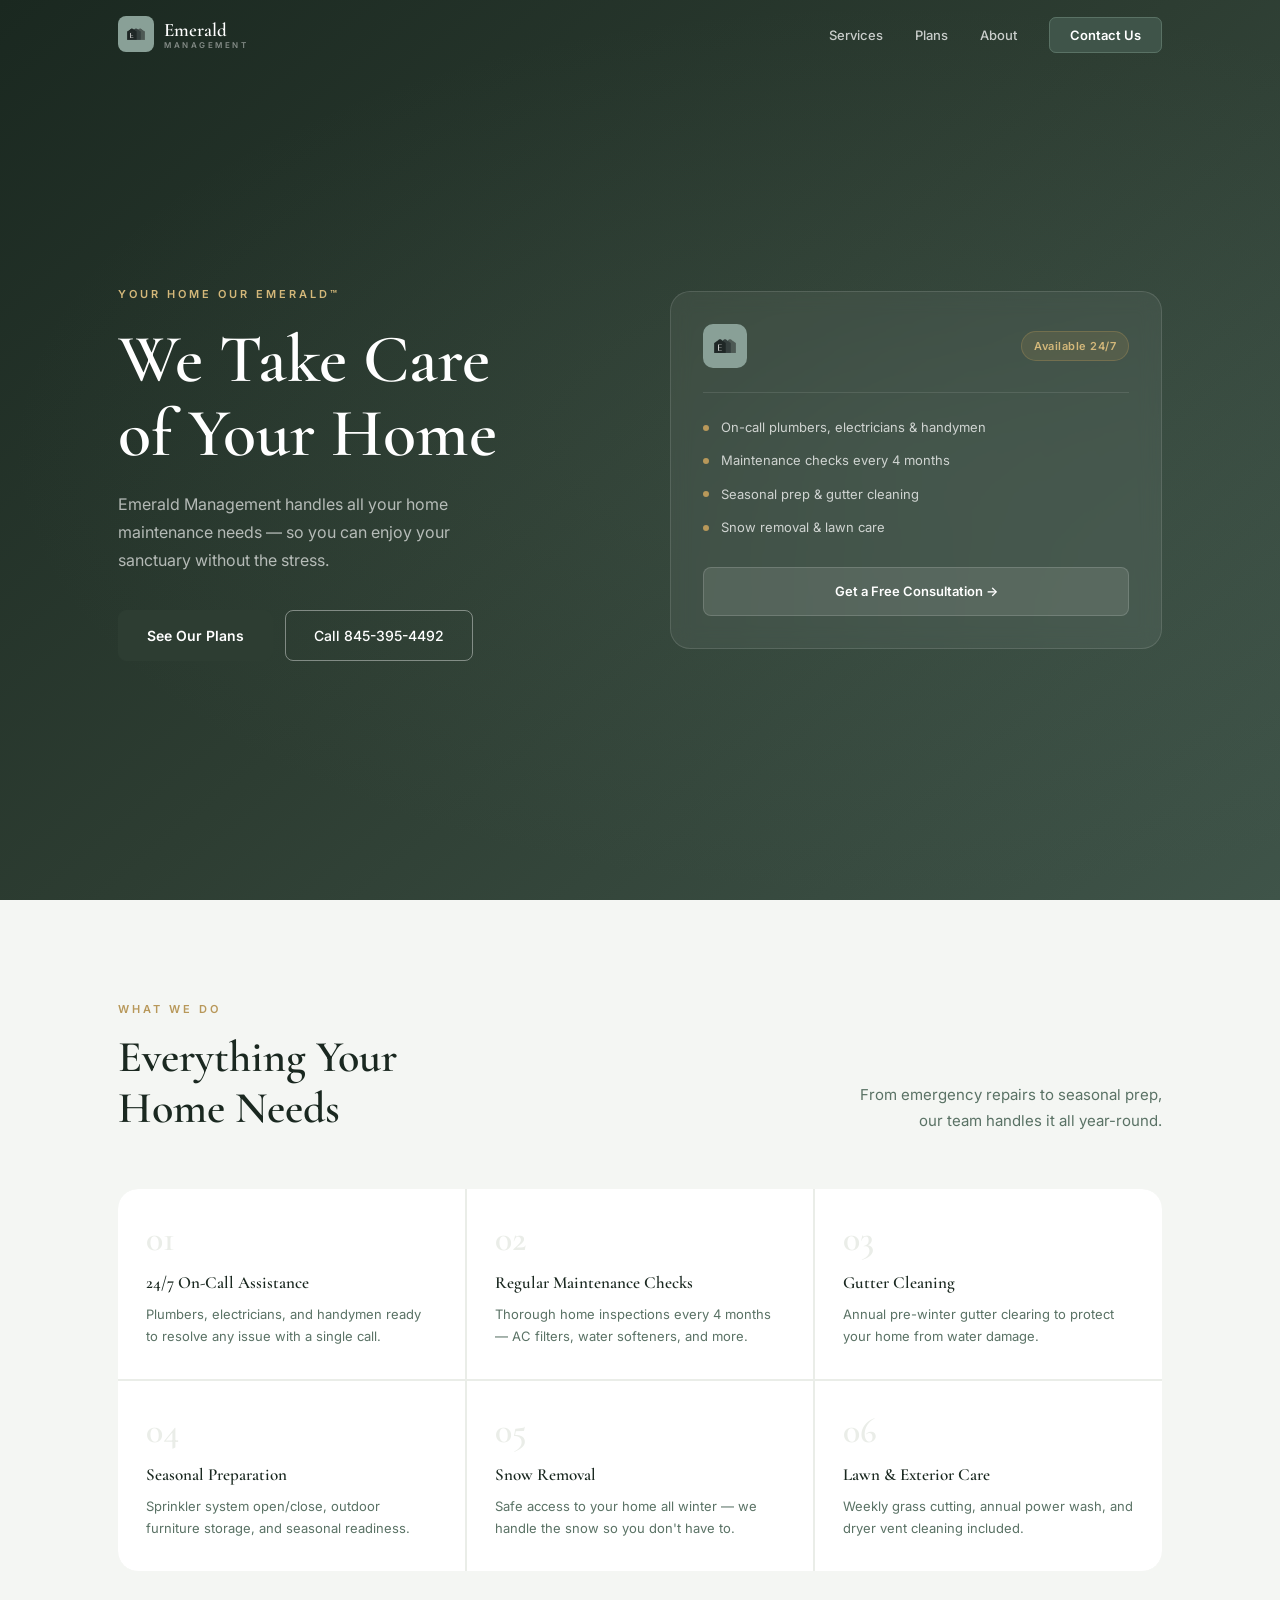
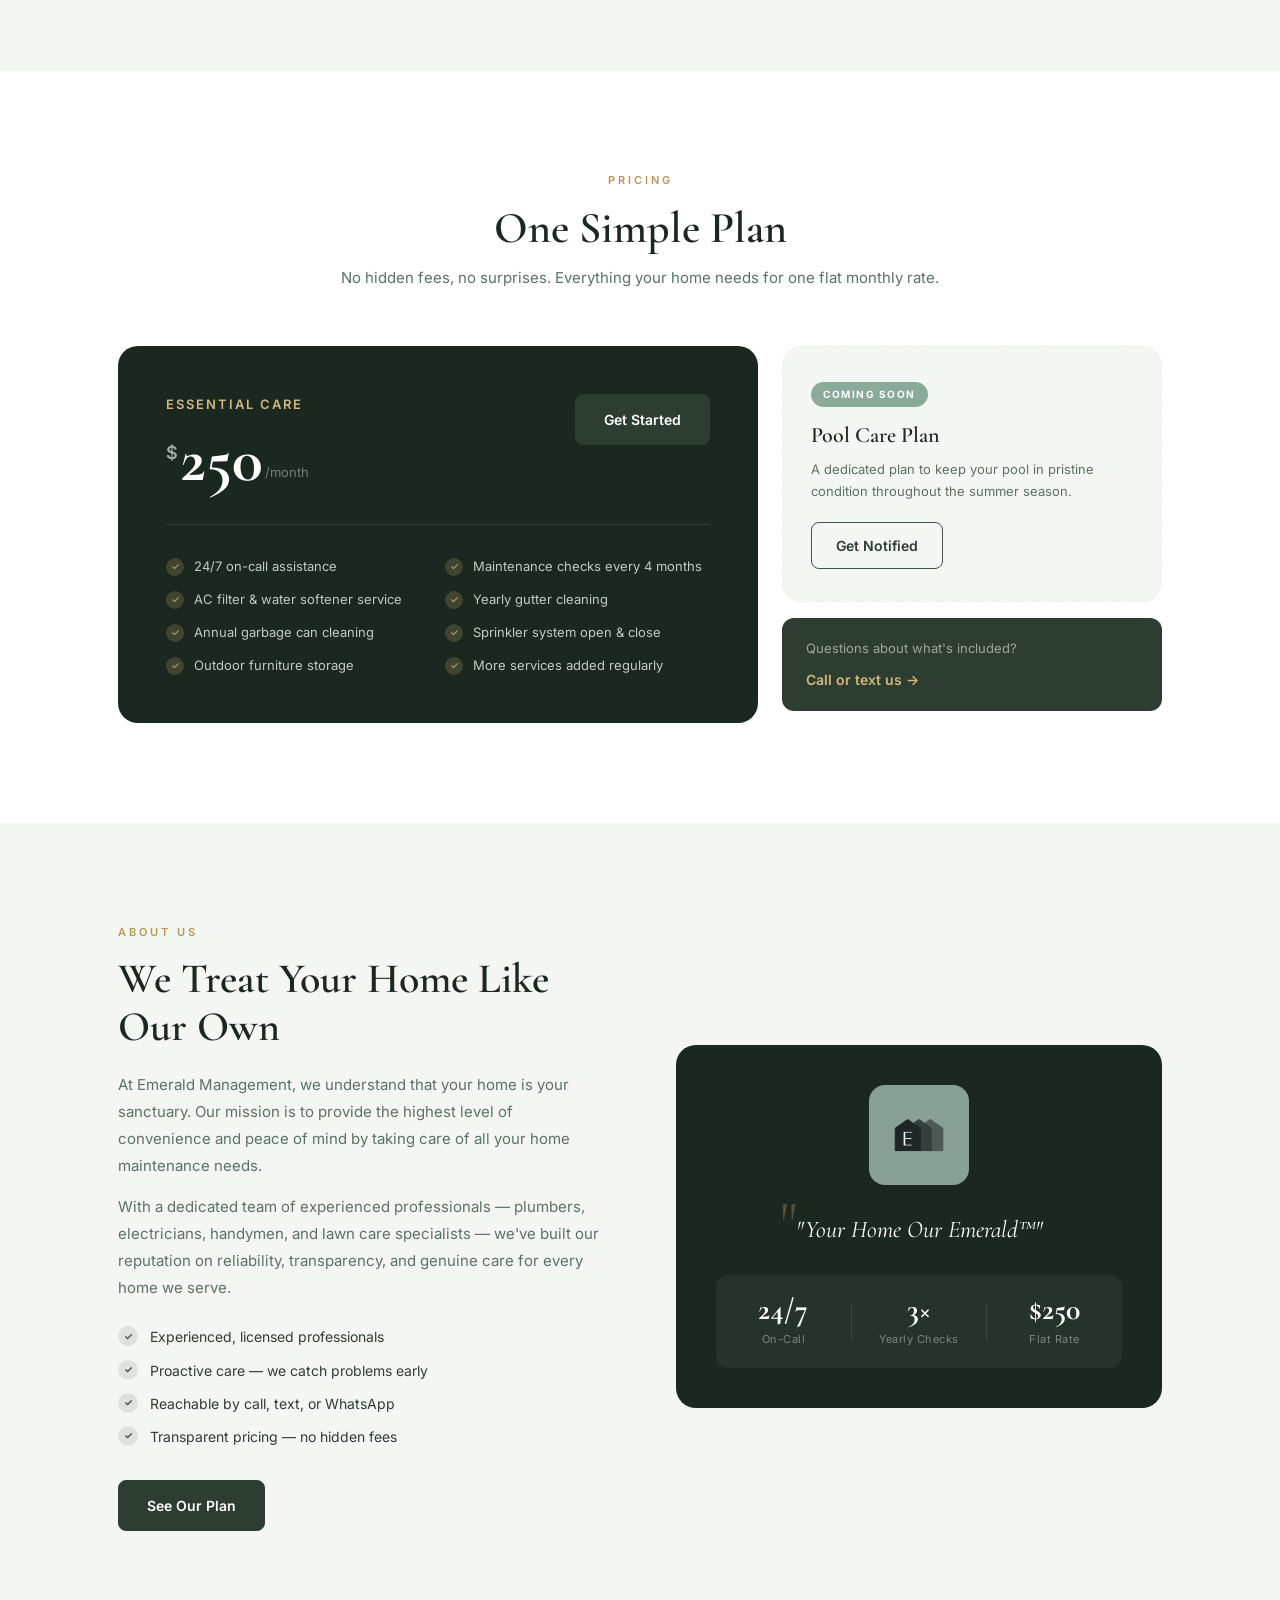
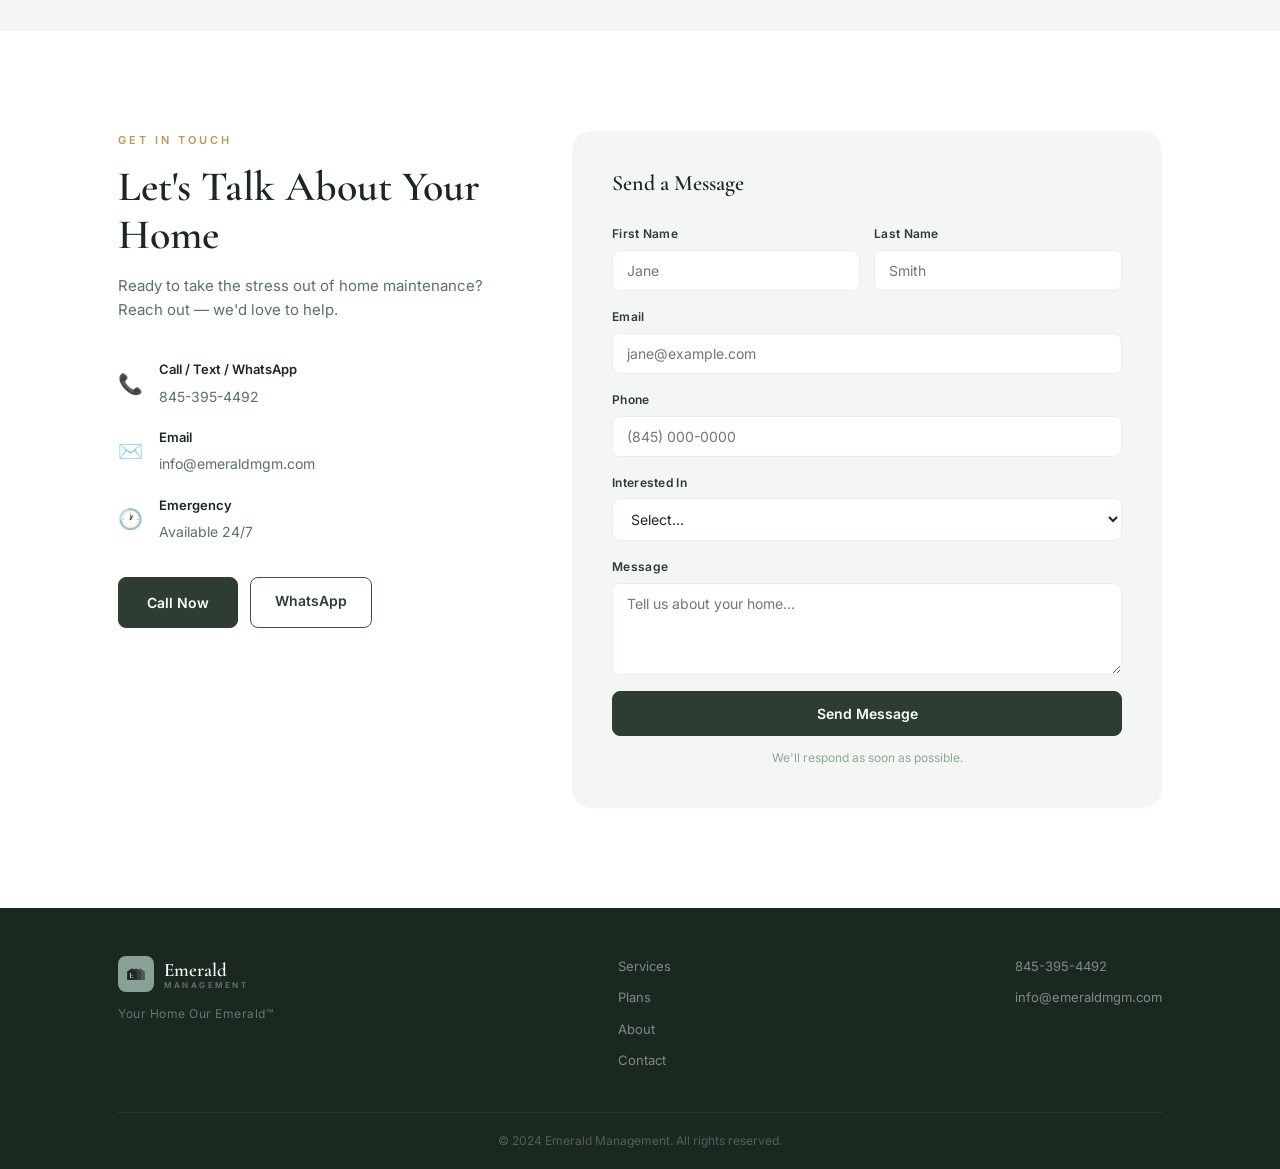
==== commit 8f24a436: "Full redesign — cleaner layout, better typography and mobile support https://claude.ai/code/session_" ====
--- a/index.html
+++ b/index.html
@@ -7,169 +7,166 @@
   <link rel="stylesheet" href="styles.css" />
   <link rel="preconnect" href="https://fonts.googleapis.com" />
   <link rel="preconnect" href="https://fonts.gstatic.com" crossorigin />
-  <link href="https://fonts.googleapis.com/css2?family=Cormorant+Garamond:wght@400;500;600;700&family=Inter:wght@300;400;500;600&display=swap" rel="stylesheet" />
+  <link href="https://fonts.googleapis.com/css2?family=Cormorant+Garamond:ital,wght@0,400;0,500;0,600;1,400;1,600&family=Inter:wght@300;400;500;600&display=swap" rel="stylesheet" />
 </head>
 <body>
 
-  <!-- NAVIGATION -->
-  <nav class="navbar" id="navbar">
-    <div class="nav-container">
-      <a href="#home" class="nav-logo">
-        <img src="logo.png" alt="Emerald Management" class="logo-img" />
-        <div class="logo-text-wrap">
-          <span class="logo-main">Emerald</span>
-          <span class="logo-sub">MANAGEMENT</span>
+  <!-- NAV -->
+  <nav class="nav" id="nav">
+    <div class="nav-inner">
+      <a href="#home" class="nav-brand">
+        <img src="logo.png" alt="Emerald Management" class="nav-logo-img" />
+        <div class="nav-brand-text">
+          <span class="nav-brand-name">Emerald</span>
+          <span class="nav-brand-sub">MANAGEMENT</span>
         </div>
       </a>
-      <button class="nav-toggle" id="navToggle" aria-label="Toggle navigation">
-        <span></span><span></span><span></span>
-      </button>
-      <ul class="nav-links" id="navLinks">
-        <li><a href="#home">Home</a></li>
+      <ul class="nav-menu" id="navMenu">
         <li><a href="#services">Services</a></li>
         <li><a href="#plans">Plans</a></li>
         <li><a href="#about">About</a></li>
-        <li><a href="#contact" class="nav-cta">Contact Us</a></li>
+        <li><a href="#contact" class="nav-btn">Contact Us</a></li>
       </ul>
+      <button class="nav-hamburger" id="navHamburger" aria-label="Menu">
+        <span></span><span></span><span></span>
+      </button>
     </div>
   </nav>
 
   <!-- HERO -->
   <section class="hero" id="home">
     <div class="hero-inner">
-    <div class="hero-content">
-      <p class="hero-eyebrow">Your Home Our Emerald™</p>
-      <h1 class="hero-title">Your Home,<br />Perfectly Cared For</h1>
-      <p class="hero-subtitle">At Emerald Management, we understand that your home is your sanctuary. We take care of every maintenance need so you can focus on what truly matters.</p>
-      <div class="hero-buttons">
-        <a href="#plans" class="btn btn-primary">View Our Plans</a>
-        <a href="#contact" class="btn btn-outline">Get in Touch</a>
-      </div>
-    </div>
-    <div class="hero-visual">
-      <div class="hero-card">
-        <div class="hero-card-icon">📞</div>
-        <div class="hero-card-text">
-          <strong>24/7 On-Call</strong>
-          <span>We're always here when you need us</span>
-        </div>
-      </div>
-      <div class="hero-card">
-        <div class="hero-card-icon">🏠</div>
-        <div class="hero-card-text">
-          <strong>Complete Home Care</strong>
-          <span>From plumbing to seasonal prep</span>
-        </div>
-      </div>
-      <div class="hero-card">
-        <div class="hero-card-icon">✅</div>
-        <div class="hero-card-text">
-          <strong>Trusted Professionals</strong>
-          <span>Experienced, licensed team</span>
-        </div>
-      </div>
-    </div>
-    </div>
-  </section>
-
-  <!-- SERVICES OVERVIEW -->
+      <div class="hero-left">
+        <span class="hero-label">Your Home Our Emerald™</span>
+        <h1>We Take Care<br />of Your Home</h1>
+        <p>Emerald Management handles all your home maintenance needs — so you can enjoy your sanctuary without the stress.</p>
+        <div class="hero-actions">
+          <a href="#plans" class="btn-dark">See Our Plans</a>
+          <a href="tel:8453954492" class="btn-ghost">Call 845-395-4492</a>
+        </div>
+      </div>
+      <div class="hero-right">
+        <div class="hero-feature-card">
+          <div class="hfc-top">
+            <img src="logo.png" alt="Emerald" class="hfc-logo" />
+            <div class="hfc-badge">Available 24/7</div>
+          </div>
+          <div class="hfc-divider"></div>
+          <div class="hfc-items">
+            <div class="hfc-item">
+              <span class="hfc-dot"></span>
+              <span>On-call plumbers, electricians & handymen</span>
+            </div>
+            <div class="hfc-item">
+              <span class="hfc-dot"></span>
+              <span>Maintenance checks every 4 months</span>
+            </div>
+            <div class="hfc-item">
+              <span class="hfc-dot"></span>
+              <span>Seasonal prep &amp; gutter cleaning</span>
+            </div>
+            <div class="hfc-item">
+              <span class="hfc-dot"></span>
+              <span>Snow removal &amp; lawn care</span>
+            </div>
+          </div>
+          <a href="#contact" class="hfc-cta">Get a Free Consultation →</a>
+        </div>
+      </div>
+    </div>
+  </section>
+
+  <!-- SERVICES -->
   <section class="services" id="services">
-    <div class="container">
-      <div class="section-header">
-        <p class="section-label">What We Do</p>
-        <h2 class="section-title">Everything Your Home Needs</h2>
-        <p class="section-subtitle">From routine maintenance checks to seasonal preparation, our team handles it all — so you never have to worry.</p>
+    <div class="wrap">
+      <div class="section-top">
+        <div>
+          <span class="eyebrow">What We Do</span>
+          <h2>Everything Your<br />Home Needs</h2>
+        </div>
+        <p class="section-desc">From emergency repairs to seasonal prep, our team handles it all year-round.</p>
       </div>
       <div class="services-grid">
-        <div class="service-card">
-          <div class="service-icon">🔧</div>
+        <div class="svc-card">
+          <div class="svc-num">01</div>
           <h3>24/7 On-Call Assistance</h3>
-          <p>Any home issue is one call away from resolution. Our experienced plumbers, electricians, and handymen are always at your service.</p>
-        </div>
-        <div class="service-card">
-          <div class="service-icon">🔍</div>
+          <p>Plumbers, electricians, and handymen ready to resolve any issue with a single call.</p>
+        </div>
+        <div class="svc-card">
+          <div class="svc-num">02</div>
           <h3>Regular Maintenance Checks</h3>
-          <p>Thorough home system checks every 4 months — including AC filters, water softeners, and water filters — keeping everything in top shape.</p>
-        </div>
-        <div class="service-card">
-          <div class="service-icon">🍂</div>
+          <p>Thorough home inspections every 4 months — AC filters, water softeners, and more.</p>
+        </div>
+        <div class="svc-card">
+          <div class="svc-num">03</div>
           <h3>Gutter Cleaning</h3>
-          <p>Annual gutter cleaning before winter to keep your home free from debris and protected from potential water damage.</p>
-        </div>
-        <div class="service-card">
-          <div class="service-icon">🌿</div>
+          <p>Annual pre-winter gutter clearing to protect your home from water damage.</p>
+        </div>
+        <div class="svc-card">
+          <div class="svc-num">04</div>
           <h3>Seasonal Preparation</h3>
-          <p>We open and close your sprinkler system, store outdoor furniture, and prepare your home for every season seamlessly.</p>
-        </div>
-        <div class="service-card">
-          <div class="service-icon">❄️</div>
+          <p>Sprinkler system open/close, outdoor furniture storage, and seasonal readiness.</p>
+        </div>
+        <div class="svc-card">
+          <div class="svc-num">05</div>
           <h3>Snow Removal</h3>
-          <p>Safe access to your home all winter long. We handle snow removal so you never have to deal with dangerous conditions.</p>
-        </div>
-        <div class="service-card">
-          <div class="service-icon">🌱</div>
+          <p>Safe access to your home all winter — we handle the snow so you don't have to.</p>
+        </div>
+        <div class="svc-card">
+          <div class="svc-num">06</div>
           <h3>Lawn & Exterior Care</h3>
-          <p>Weekly grass cutting throughout summer, annual power washing, and dryer vent cleaning to keep your home looking its best.</p>
-        </div>
-      </div>
-    </div>
-  </section>
-
-  <!-- PRICING PLANS -->
+          <p>Weekly grass cutting, annual power wash, and dryer vent cleaning included.</p>
+        </div>
+      </div>
+    </div>
+  </section>
+
+  <!-- PLANS -->
   <section class="plans" id="plans">
-    <div class="container">
-      <div class="section-header">
-        <p class="section-label">Pricing</p>
-        <h2 class="section-title">Simple, Transparent Plans</h2>
-        <p class="section-subtitle">One simple plan. Everything your home needs. No hidden fees, no surprises.</p>
-      </div>
-      <div class="plans-grid">
-
-        <!-- Plan 1 -->
-        <div class="plan-card plan-featured">
-          <div class="plan-header">
-            <p class="plan-name">Essential Care</p>
-            <div class="plan-price">
-              <span class="price-dollar">$</span>
-              <span class="price-amount">250</span>
-              <span class="price-period">/month</span>
-            </div>
-            <p class="plan-tagline">Everything you need for a well-maintained home</p>
-          </div>
-          <ul class="plan-features">
-            <li><span class="feat-check">✓</span> 24/7 On-Call Assistance (plumbers, electricians, handymen)</li>
-            <li><span class="feat-check">✓</span> Maintenance checks every 4 months</li>
-            <li><span class="feat-check">✓</span> AC filter changes & water softener maintenance</li>
-            <li><span class="feat-check">✓</span> Yearly gutter cleaning (pre-winter)</li>
-            <li><span class="feat-check">✓</span> Annual garbage can cleaning (pre-summer)</li>
-            <li><span class="feat-check">✓</span> Seasonal sprinkler system open/close</li>
-            <li><span class="feat-check">✓</span> Outdoor furniture storage assistance</li>
-            <li><span class="feat-check">✓</span> More services added regularly</li>
-          </ul>
-          <a href="#contact" class="btn btn-plan-featured">Get Started</a>
-        </div>
-
-        <!-- Pool Plan -->
-        <div class="plan-card plan-coming">
-          <div class="plan-badge plan-badge-soon">Coming Soon</div>
-          <div class="plan-header">
-            <p class="plan-name">Pool Care</p>
-            <div class="plan-price plan-price-soon">
-              <span class="price-amount-soon">TBD</span>
-            </div>
-            <p class="plan-tagline">Keep your pool in pristine condition all summer</p>
-          </div>
-          <ul class="plan-features">
-            <li><span class="feat-check feat-muted">✓</span> Regular pool maintenance</li>
-            <li><span class="feat-check feat-muted">✓</span> Chemical balancing</li>
-            <li><span class="feat-check feat-muted">✓</span> Seasonal opening & closing</li>
-            <li><span class="feat-check feat-muted">✓</span> Equipment checks</li>
-            <li><span class="feat-check feat-muted">✓</span> Tailored to summer season</li>
-            <li class="feat-placeholder"></li>
-            <li class="feat-placeholder"></li>
-            <li class="feat-placeholder"></li>
-          </ul>
-          <a href="#contact" class="btn btn-plan btn-plan-notify">Get Notified</a>
+    <div class="wrap">
+      <div class="plans-header">
+        <span class="eyebrow">Pricing</span>
+        <h2>One Simple Plan</h2>
+        <p>No hidden fees, no surprises. Everything your home needs for one flat monthly rate.</p>
+      </div>
+      <div class="plans-row">
+
+        <div class="plan-main">
+          <div class="plan-top">
+            <div>
+              <p class="plan-name">Essential Care</p>
+              <div class="plan-price-row">
+                <span class="plan-dollar">$</span>
+                <span class="plan-amount">250</span>
+                <span class="plan-mo">/month</span>
+              </div>
+            </div>
+            <a href="#contact" class="btn-dark">Get Started</a>
+          </div>
+          <div class="plan-divider"></div>
+          <div class="plan-features-grid">
+            <div class="pf-item"><span class="pf-check">✓</span><span>24/7 on-call assistance</span></div>
+            <div class="pf-item"><span class="pf-check">✓</span><span>Maintenance checks every 4 months</span></div>
+            <div class="pf-item"><span class="pf-check">✓</span><span>AC filter &amp; water softener service</span></div>
+            <div class="pf-item"><span class="pf-check">✓</span><span>Yearly gutter cleaning</span></div>
+            <div class="pf-item"><span class="pf-check">✓</span><span>Annual garbage can cleaning</span></div>
+            <div class="pf-item"><span class="pf-check">✓</span><span>Sprinkler system open &amp; close</span></div>
+            <div class="pf-item"><span class="pf-check">✓</span><span>Outdoor furniture storage</span></div>
+            <div class="pf-item"><span class="pf-check">✓</span><span>More services added regularly</span></div>
+          </div>
+        </div>
+
+        <div class="plan-side">
+          <div class="plan-coming-card">
+            <span class="coming-badge">Coming Soon</span>
+            <h3>Pool Care Plan</h3>
+            <p>A dedicated plan to keep your pool in pristine condition throughout the summer season.</p>
+            <a href="#contact" class="btn-outline-dark">Get Notified</a>
+          </div>
+          <div class="plan-contact-card">
+            <p>Questions about what's included?</p>
+            <a href="tel:8453954492">Call or text us →</a>
+          </div>
         </div>
 
       </div>
@@ -178,45 +175,42 @@
 
   <!-- ABOUT -->
   <section class="about" id="about">
-    <div class="container">
+    <div class="wrap">
       <div class="about-grid">
-        <div class="about-visual">
-          <div class="about-card-wrap">
-            <img src="logo.png" alt="Emerald Management" class="about-logo" />
-            <div class="about-stats">
-              <div class="about-stat">
-                <span class="about-stat-num">24/7</span>
-                <span class="about-stat-label">On-Call Support</span>
-              </div>
-              <div class="about-stat-divider"></div>
-              <div class="about-stat">
-                <span class="about-stat-num">3x</span>
-                <span class="about-stat-label">Yearly Inspections</span>
-              </div>
-              <div class="about-stat-divider"></div>
-              <div class="about-stat">
-                <span class="about-stat-num">1</span>
-                <span class="about-stat-label">Simple Plan</span>
-              </div>
-            </div>
-            <div class="about-quote-card">
-              <p>"Your Home Our Emerald™"</p>
-              <span>— Emerald Management</span>
-            </div>
-          </div>
-        </div>
-        <div class="about-content">
-          <p class="section-label">About Us</p>
-          <h2 class="section-title">We Treat Your Home<br />Like Our Own</h2>
+        <div class="about-left">
+          <span class="eyebrow">About Us</span>
+          <h2>We Treat Your Home Like Our Own</h2>
           <p>At Emerald Management, we understand that your home is your sanctuary. Our mission is to provide the highest level of convenience and peace of mind by taking care of all your home maintenance needs.</p>
           <p>With a dedicated team of experienced professionals — plumbers, electricians, handymen, and lawn care specialists — we've built our reputation on reliability, transparency, and genuine care for every home we serve.</p>
-          <ul class="about-list">
-            <li><span class="check">✓</span> Experienced, licensed professionals</li>
-            <li><span class="check">✓</span> Proactive care — we catch problems before they grow</li>
-            <li><span class="check">✓</span> Reachable by call, text, or WhatsApp</li>
-            <li><span class="check">✓</span> Transparent pricing — no hidden fees</li>
+          <ul class="about-checks">
+            <li><span>✓</span> Experienced, licensed professionals</li>
+            <li><span>✓</span> Proactive care — we catch problems early</li>
+            <li><span>✓</span> Reachable by call, text, or WhatsApp</li>
+            <li><span>✓</span> Transparent pricing — no hidden fees</li>
           </ul>
-          <a href="#plans" class="btn btn-primary">See Our Plans</a>
+          <a href="#plans" class="btn-dark">See Our Plan</a>
+        </div>
+        <div class="about-right">
+          <div class="about-card">
+            <img src="logo.png" alt="Emerald Management" class="about-card-logo" />
+            <blockquote>"Your Home Our Emerald™"</blockquote>
+            <div class="about-stats-row">
+              <div class="a-stat">
+                <strong>24/7</strong>
+                <span>On-Call</span>
+              </div>
+              <div class="a-stat-line"></div>
+              <div class="a-stat">
+                <strong>3×</strong>
+                <span>Yearly Checks</span>
+              </div>
+              <div class="a-stat-line"></div>
+              <div class="a-stat">
+                <strong>$250</strong>
+                <span>Flat Rate</span>
+              </div>
+            </div>
+          </div>
         </div>
       </div>
     </div>
@@ -224,87 +218,81 @@
 
   <!-- CONTACT -->
   <section class="contact" id="contact">
-    <div class="container">
+    <div class="wrap">
       <div class="contact-grid">
-        <div class="contact-info">
-          <p class="section-label">Reach Out</p>
-          <h2 class="section-title">Let's Talk About<br />Your Home</h2>
-          <p>Ready to take the stress out of home maintenance? Contact us today — we'd love to help.</p>
-
-          <div class="contact-details">
-            <a href="tel:8453954492" class="contact-item contact-link">
-              <div class="contact-icon-wrap">📞</div>
+        <div class="contact-left">
+          <span class="eyebrow">Get In Touch</span>
+          <h2>Let's Talk About Your Home</h2>
+          <p>Ready to take the stress out of home maintenance? Reach out — we'd love to help.</p>
+          <div class="contact-ways">
+            <a href="tel:8453954492" class="cway">
+              <div class="cway-icon">📞</div>
               <div>
                 <strong>Call / Text / WhatsApp</strong>
                 <span>845-395-4492</span>
               </div>
             </a>
-            <a href="mailto:info@emeraldmgm.com" class="contact-item contact-link">
-              <div class="contact-icon-wrap">✉️</div>
+            <a href="mailto:info@emeraldmgm.com" class="cway">
+              <div class="cway-icon">✉️</div>
               <div>
                 <strong>Email</strong>
                 <span>info@emeraldmgm.com</span>
               </div>
             </a>
-            <div class="contact-item">
-              <div class="contact-icon-wrap">🕐</div>
+            <div class="cway">
+              <div class="cway-icon">🕐</div>
               <div>
-                <strong>Availability</strong>
-                <span>24/7 for emergencies</span>
-              </div>
-            </div>
-          </div>
-
-          <div class="contact-cta-box">
-            <p>Prefer to reach us directly?</p>
-            <div class="cta-buttons">
-              <a href="tel:8453954492" class="btn btn-primary">Call Now</a>
-              <a href="https://wa.me/18453954492" class="btn btn-outline-dark">WhatsApp</a>
-            </div>
-          </div>
-        </div>
-
-        <div class="contact-form-wrap">
-          <form class="contact-form" id="contactForm">
-            <h3 class="form-title">Send Us a Message</h3>
-            <div class="form-row">
-              <div class="form-group">
-                <label for="firstName">First Name</label>
-                <input type="text" id="firstName" name="firstName" placeholder="Jane" required />
-              </div>
-              <div class="form-group">
-                <label for="lastName">Last Name</label>
-                <input type="text" id="lastName" name="lastName" placeholder="Smith" required />
-              </div>
-            </div>
-            <div class="form-group">
-              <label for="email">Email Address</label>
-              <input type="email" id="email" name="email" placeholder="jane@example.com" required />
-            </div>
-            <div class="form-group">
-              <label for="phone">Phone Number</label>
-              <input type="tel" id="phone" name="phone" placeholder="(845) 000-0000" />
-            </div>
-            <div class="form-group">
-              <label for="plan">Interested In</label>
-              <select id="plan" name="plan">
-                <option value="">Select a plan...</option>
+                <strong>Emergency</strong>
+                <span>Available 24/7</span>
+              </div>
+            </div>
+          </div>
+          <div class="contact-btns">
+            <a href="tel:8453954492" class="btn-dark">Call Now</a>
+            <a href="https://wa.me/18453954492" class="btn-outline-dark">WhatsApp</a>
+          </div>
+        </div>
+        <div class="contact-right">
+          <form id="contactForm" class="cform">
+            <h3>Send a Message</h3>
+            <div class="cform-row">
+              <div class="cform-field">
+                <label>First Name</label>
+                <input type="text" name="firstName" placeholder="Jane" required />
+              </div>
+              <div class="cform-field">
+                <label>Last Name</label>
+                <input type="text" name="lastName" placeholder="Smith" required />
+              </div>
+            </div>
+            <div class="cform-field">
+              <label>Email</label>
+              <input type="email" name="email" placeholder="jane@example.com" required />
+            </div>
+            <div class="cform-field">
+              <label>Phone</label>
+              <input type="tel" name="phone" placeholder="(845) 000-0000" />
+            </div>
+            <div class="cform-field">
+              <label>Interested In</label>
+              <select name="plan">
+                <option value="">Select...</option>
                 <option value="essential">Essential Care — $250/month</option>
                 <option value="pool">Pool Plan (Coming Soon)</option>
                 <option value="question">General Question</option>
               </select>
             </div>
-            <div class="form-group">
-              <label for="message">Message</label>
-              <textarea id="message" name="message" rows="4" placeholder="Tell us about your home and what you need..."></textarea>
-            </div>
-            <button type="submit" class="btn btn-primary btn-full">Send Message</button>
-            <p class="form-note">We'll respond as soon as possible. For urgent needs, call or text us directly.</p>
+            <div class="cform-field">
+              <label>Message</label>
+              <textarea name="message" rows="4" placeholder="Tell us about your home..."></textarea>
+            </div>
+            <button type="submit" class="btn-dark btn-full">Send Message</button>
+            <p class="cform-note">We'll respond as soon as possible.</p>
           </form>
-          <div class="form-success" id="formSuccess" style="display:none;">
-            <div class="success-icon">✓</div>
+          <div id="formSuccess" class="cform-success" style="display:none">
+            <div class="success-check">✓</div>
             <h3>Message Sent!</h3>
-            <p>Thank you for reaching out. We'll be in touch very soon.</p>
+            <p>We'll be in touch very soon.</p>
           </div>
         </div>
       </div>
@@ -313,33 +301,31 @@
 
   <!-- FOOTER -->
   <footer class="footer">
-    <div class="container">
-      <div class="footer-inner">
+    <div class="wrap">
+      <div class="footer-top">
         <div class="footer-brand">
-          <a href="#home" class="nav-logo footer-logo">
-            <img src="logo.png" alt="Emerald Management" class="logo-img logo-img-sm" />
-            <div class="logo-text-wrap">
-              <span class="logo-main">Emerald</span>
-              <span class="logo-sub">MANAGEMENT</span>
+          <a href="#home" class="nav-brand">
+            <img src="logo.png" alt="Emerald Management" class="nav-logo-img" />
+            <div class="nav-brand-text">
+              <span class="nav-brand-name">Emerald</span>
+              <span class="nav-brand-sub">MANAGEMENT</span>
             </div>
           </a>
-          <p class="footer-tagline">Your Home Our Emerald™</p>
-        </div>
-        <div class="footer-contact-info">
-          <a href="tel:8453954492">📞 845-395-4492</a>
-          <a href="mailto:info@emeraldmgm.com">✉️ info@emeraldmgm.com</a>
-        </div>
-        <nav class="footer-nav">
-          <a href="#home">Home</a>
+          <p>Your Home Our Emerald™</p>
+        </div>
+        <div class="footer-links">
           <a href="#services">Services</a>
           <a href="#plans">Plans</a>
           <a href="#about">About</a>
           <a href="#contact">Contact</a>
-        </nav>
+        </div>
+        <div class="footer-contact">
+          <a href="tel:8453954492">845-395-4492</a>
+          <a href="mailto:info@emeraldmgm.com">info@emeraldmgm.com</a>
+        </div>
       </div>
       <div class="footer-bottom">
         <p>© 2024 Emerald Management. All rights reserved.</p>
-        <p>Your home's well-being is our priority.</p>
       </div>
     </div>
   </footer>
--- a/styles.css
+++ b/styles.css
@@ -1,26 +1,22 @@
-/* ===== RESET & BASE ===== */
+/* ===== RESET ===== */
 *, *::before, *::after { box-sizing: border-box; margin: 0; padding: 0; }
 
 :root {
-  /* Brand palette — matches the dark charcoal/slate logo */
-  --dark-1:      #1a2820;
-  --dark-2:      #2d3d32;
-  --dark-3:      #3f5449;
-  --mid:         #5a7265;
-  --light:       #7a9485;
-  --pale:        #a8bdb4;
-  --bg-light:    #f5f6f4;
-  --bg-off:      #eef0ec;
-  --gold:        #b8985a;
-  --gold-light:  #d4b87a;
-  --white:       #ffffff;
-
-  --shadow-sm:   0 2px 8px rgba(0,0,0,.07);
-  --shadow-md:   0 8px 28px rgba(0,0,0,.12);
-  --shadow-lg:   0 20px 60px rgba(0,0,0,.18);
-  --radius:      10px;
-  --radius-lg:   18px;
-  --transition:  all .3s ease;
+  --ink:       #1a2820;
+  --ink-2:     #2d3d32;
+  --ink-3:     #3f5449;
+  --sage:      #5a7265;
+  --sage-lt:   #8aab98;
+  --pale:      #f4f6f3;
+  --pale-2:    #eaede8;
+  --gold:      #b8985a;
+  --gold-lt:   #d4b87a;
+  --white:     #ffffff;
+  --radius:    12px;
+  --radius-lg: 20px;
+  --shadow:    0 4px 24px rgba(0,0,0,.08);
+  --shadow-lg: 0 16px 48px rgba(0,0,0,.14);
+  --ease:      all .25s ease;
 }
 
 html { scroll-behavior: smooth; }
@@ -29,203 +25,167 @@
   font-family: 'Inter', sans-serif;
   font-size: 16px;
   line-height: 1.65;
-  color: var(--dark-2);
+  color: var(--ink);
   background: var(--white);
-}
-
-h1, h2, h3, h4 {
+  -webkit-font-smoothing: antialiased;
+}
+
+h1, h2, h3 {
   font-family: 'Cormorant Garamond', serif;
-  line-height: 1.2;
+  line-height: 1.15;
   font-weight: 600;
 }
 
 a { text-decoration: none; color: inherit; }
-img { max-width: 100%; display: block; }
-
-.container {
-  max-width: 1140px;
+
+.wrap {
+  max-width: 1100px;
   margin: 0 auto;
   padding: 0 28px;
 }
 
 /* ===== BUTTONS ===== */
-.btn {
+.btn-dark {
   display: inline-block;
-  padding: 13px 30px;
-  border-radius: 6px;
+  background: var(--ink-2);
+  color: var(--white);
+  padding: 13px 28px;
+  border-radius: 8px;
   font-size: 14px;
   font-weight: 600;
   font-family: 'Inter', sans-serif;
+  transition: var(--ease);
+  border: 1.5px solid var(--ink-2);
   cursor: pointer;
-  border: 1.5px solid transparent;
-  transition: var(--transition);
-  letter-spacing: .4px;
-}
-
-.btn-primary {
-  background: var(--dark-3);
-  color: var(--white);
-  border-color: var(--dark-3);
-}
-.btn-primary:hover {
-  background: var(--dark-2);
-  border-color: var(--dark-2);
-  transform: translateY(-2px);
-  box-shadow: 0 8px 22px rgba(45,61,50,.3);
-}
-
-.btn-outline {
+}
+.btn-dark:hover { background: var(--ink); border-color: var(--ink); transform: translateY(-2px); box-shadow: 0 8px 20px rgba(26,40,32,.25); }
+.btn-dark.btn-full { width: 100%; text-align: center; }
+
+.btn-ghost {
+  display: inline-block;
   background: transparent;
   color: var(--white);
-  border-color: rgba(255,255,255,.55);
-}
-.btn-outline:hover {
-  background: rgba(255,255,255,.12);
-  border-color: rgba(255,255,255,.85);
-}
+  padding: 13px 28px;
+  border-radius: 8px;
+  font-size: 14px;
+  font-weight: 500;
+  font-family: 'Inter', sans-serif;
+  border: 1.5px solid rgba(255,255,255,.4);
+  transition: var(--ease);
+}
+.btn-ghost:hover { background: rgba(255,255,255,.1); border-color: rgba(255,255,255,.7); }
 
 .btn-outline-dark {
+  display: inline-block;
   background: transparent;
-  color: var(--dark-2);
-  border-color: var(--dark-3);
-}
-.btn-outline-dark:hover {
-  background: var(--dark-3);
-  color: var(--white);
-}
-
-.btn-full { width: 100%; text-align: center; }
-
-/* ===== SECTION LABELS ===== */
-.section-label {
+  color: var(--ink-2);
+  padding: 11px 24px;
+  border-radius: 8px;
+  font-size: 14px;
+  font-weight: 600;
+  font-family: 'Inter', sans-serif;
+  border: 1.5px solid var(--ink-3);
+  transition: var(--ease);
+}
+.btn-outline-dark:hover { background: var(--ink-2); color: var(--white); }
+
+/* ===== EYEBROW / LABELS ===== */
+.eyebrow {
+  display: block;
   font-size: 11px;
   font-weight: 600;
   letter-spacing: 3px;
   text-transform: uppercase;
   color: var(--gold);
-  margin-bottom: 12px;
-}
-
-.section-title {
-  font-size: clamp(30px, 4.5vw, 46px);
-  color: var(--dark-1);
-  margin-bottom: 16px;
-}
-
-.section-subtitle {
-  font-size: 16px;
-  color: var(--mid);
-  max-width: 540px;
+  margin-bottom: 14px;
+}
+
+/* ===== NAV ===== */
+.nav {
+  position: fixed;
+  top: 0; left: 0; right: 0;
+  z-index: 100;
+  padding: 16px 0;
+  transition: var(--ease);
+}
+
+.nav.scrolled {
+  background: rgba(26,40,32,.97);
+  backdrop-filter: blur(12px);
+  padding: 12px 0;
+  box-shadow: 0 2px 20px rgba(0,0,0,.2);
+}
+
+.nav-inner {
+  max-width: 1100px;
   margin: 0 auto;
-  line-height: 1.7;
-}
-
-.section-header {
-  text-align: center;
-  margin-bottom: 60px;
-}
-
-/* ===== LOGO ===== */
-.nav-logo {
+  padding: 0 28px;
+  display: flex;
+  align-items: center;
+  justify-content: space-between;
+}
+
+.nav-brand {
   display: flex;
   align-items: center;
   gap: 10px;
 }
 
-.logo-img {
-  height: 38px;
-  width: 38px;
+.nav-logo-img {
+  width: 36px;
+  height: 36px;
   object-fit: contain;
   border-radius: 8px;
   flex-shrink: 0;
 }
 
-.logo-img-sm {
-  height: 34px;
-  width: 34px;
-}
-
-.logo-text-wrap {
+.nav-brand-text {
   display: flex;
   flex-direction: column;
   line-height: 1;
 }
 
-.logo-main {
+.nav-brand-name {
   font-family: 'Cormorant Garamond', serif;
-  font-size: 20px;
+  font-size: 19px;
   font-weight: 600;
   color: var(--white);
-  letter-spacing: .3px;
-}
-
-.logo-sub {
-  font-family: 'Inter', sans-serif;
+}
+
+.nav-brand-sub {
   font-size: 8px;
   font-weight: 600;
-  letter-spacing: 3px;
-  color: rgba(255,255,255,.55);
+  letter-spacing: 2.5px;
+  color: rgba(255,255,255,.45);
   margin-top: 2px;
 }
 
-/* ===== NAVBAR ===== */
-.navbar {
-  position: fixed;
-  top: 0; left: 0; right: 0;
-  z-index: 1000;
-  padding: 18px 0;
-  transition: var(--transition);
-}
-
-.navbar.scrolled {
-  background: var(--dark-1);
-  padding: 12px 0;
-  box-shadow: 0 2px 20px rgba(0,0,0,.25);
-}
-
-.navbar.scrolled .logo-main { color: var(--white); }
-
-.nav-container {
-  max-width: 1140px;
-  margin: 0 auto;
-  padding: 0 28px;
-  display: flex;
-  align-items: center;
-  justify-content: space-between;
-}
-
-.nav-links {
+.nav-menu {
   display: flex;
   align-items: center;
   gap: 32px;
   list-style: none;
 }
 
-.nav-links a {
+.nav-menu a {
   font-size: 13px;
   font-weight: 500;
-  color: rgba(255,255,255,.8);
-  transition: var(--transition);
-  letter-spacing: .3px;
-}
-
-.nav-links a:hover { color: var(--gold-light); }
-
-.nav-cta {
-  background: var(--dark-3) !important;
+  color: rgba(255,255,255,.75);
+  transition: var(--ease);
+}
+.nav-menu a:hover { color: var(--white); }
+
+.nav-btn {
+  background: var(--ink-3) !important;
   color: var(--white) !important;
   padding: 9px 20px;
-  border-radius: 6px;
+  border-radius: 7px;
   font-weight: 600 !important;
-  border: 1px solid var(--mid);
-}
-.nav-cta:hover {
-  background: var(--mid) !important;
-  border-color: var(--mid) !important;
-  color: var(--white) !important;
-}
-
-.nav-toggle {
+  border: 1px solid var(--sage);
+}
+.nav-btn:hover { background: var(--sage) !important; }
+
+.nav-hamburger {
   display: none;
   flex-direction: column;
   gap: 5px;
@@ -234,22 +194,22 @@
   cursor: pointer;
   padding: 4px;
 }
-.nav-toggle span {
+.nav-hamburger span {
   display: block;
-  width: 24px;
+  width: 22px;
   height: 2px;
   background: rgba(255,255,255,.85);
-  transition: var(--transition);
   border-radius: 2px;
+  transition: var(--ease);
 }
 
 /* ===== HERO ===== */
 .hero {
+  background: linear-gradient(140deg, var(--ink) 0%, var(--ink-2) 50%, var(--ink-3) 100%);
+  min-height: 100vh;
+  display: flex;
+  align-items: center;
   position: relative;
-  min-height: 100vh;
-  background: linear-gradient(150deg, var(--dark-1) 0%, var(--dark-2) 45%, var(--dark-3) 100%);
-  display: flex;
-  align-items: center;
   overflow: hidden;
 }
 
@@ -257,296 +217,413 @@
   content: '';
   position: absolute;
   inset: 0;
-  background: url("data:image/svg+xml,%3Csvg width='80' height='80' viewBox='0 0 80 80' xmlns='http://www.w3.org/2000/svg'%3E%3Cg fill='none'%3E%3Cg fill='%23ffffff' fill-opacity='0.025'%3E%3Cpath d='M0 0h40v40H0zm40 40h40v40H40z'/%3E%3C/g%3E%3C/g%3E%3C/svg%3E");
-  pointer-events: none;
+  background: radial-gradient(ellipse at 70% 50%, rgba(90,114,101,.2) 0%, transparent 70%);
 }
 
 .hero-inner {
   position: relative;
-  z-index: 2;
+  z-index: 1;
   width: 100%;
-  max-width: 1140px;
+  max-width: 1100px;
   margin: 0 auto;
   padding: 120px 28px 80px;
   display: grid;
-  grid-template-columns: 1.1fr 0.9fr;
-  align-items: center;
-  gap: 64px;
-}
-
-.hero-content {
-  min-width: 0;
-}
-
-.hero-eyebrow {
+  grid-template-columns: 1fr 1fr;
+  gap: 60px;
+  align-items: center;
+}
+
+.hero-left h1 {
+  font-size: clamp(42px, 5.5vw, 68px);
+  color: var(--white);
+  margin-bottom: 20px;
+  line-height: 1.08;
+}
+
+.hero-label {
+  display: inline-block;
   font-size: 11px;
   font-weight: 600;
   letter-spacing: 3px;
   text-transform: uppercase;
-  color: var(--gold-light);
-  margin-bottom: 22px;
-}
-
-.hero-title {
-  font-size: clamp(48px, 6.5vw, 80px);
-  font-weight: 700;
+  color: var(--gold-lt);
+  margin-bottom: 20px;
+}
+
+.hero-left p {
+  font-size: 16px;
+  color: rgba(255,255,255,.65);
+  max-width: 400px;
+  margin-bottom: 36px;
+  line-height: 1.75;
+}
+
+.hero-actions {
+  display: flex;
+  gap: 12px;
+  flex-wrap: wrap;
+}
+
+/* Hero feature card */
+.hero-feature-card {
+  background: rgba(255,255,255,.06);
+  border: 1px solid rgba(255,255,255,.12);
+  border-radius: var(--radius-lg);
+  padding: 32px;
+  backdrop-filter: blur(10px);
+}
+
+.hfc-top {
+  display: flex;
+  align-items: center;
+  justify-content: space-between;
+  margin-bottom: 24px;
+}
+
+.hfc-logo {
+  width: 44px;
+  height: 44px;
+  object-fit: contain;
+  border-radius: 10px;
+}
+
+.hfc-badge {
+  font-size: 11px;
+  font-weight: 600;
+  color: var(--gold-lt);
+  background: rgba(184,152,90,.15);
+  border: 1px solid rgba(184,152,90,.3);
+  padding: 5px 12px;
+  border-radius: 20px;
+  letter-spacing: .5px;
+}
+
+.hfc-divider {
+  height: 1px;
+  background: rgba(255,255,255,.1);
+  margin-bottom: 24px;
+}
+
+.hfc-items {
+  display: flex;
+  flex-direction: column;
+  gap: 12px;
+  margin-bottom: 28px;
+}
+
+.hfc-item {
+  display: flex;
+  align-items: center;
+  gap: 12px;
+  font-size: 13px;
+  color: rgba(255,255,255,.75);
+}
+
+.hfc-dot {
+  width: 6px;
+  height: 6px;
+  background: var(--gold);
+  border-radius: 50%;
+  flex-shrink: 0;
+}
+
+.hfc-cta {
+  display: block;
+  text-align: center;
+  background: rgba(255,255,255,.1);
   color: var(--white);
-  margin-bottom: 22px;
-  line-height: 1.05;
-}
-
-.hero-subtitle {
-  font-size: 17px;
-  color: rgba(255,255,255,.7);
-  margin-bottom: 40px;
-  max-width: 480px;
-  line-height: 1.75;
-}
-
-.hero-buttons {
-  display: flex;
-  gap: 14px;
-  flex-wrap: wrap;
-}
-
-.hero-visual {
-  position: relative;
-  z-index: 2;
-  flex: 1;
-  display: flex;
-  flex-direction: column;
-  gap: 16px;
-  max-width: 360px;
-  margin-left: auto;
-}
-
-.hero-card {
-  background: rgba(255,255,255,.07);
-  border: 1px solid rgba(255,255,255,.12);
-  backdrop-filter: blur(8px);
-  border-radius: var(--radius-lg);
-  padding: 20px 24px;
-  display: flex;
-  align-items: center;
-  gap: 18px;
-  transition: var(--transition);
-}
-
-.hero-card:hover {
-  background: rgba(255,255,255,.12);
-  transform: translateX(6px);
-}
-
-.hero-card-icon { font-size: 26px; flex-shrink: 0; }
-
-.hero-card-text strong {
-  display: block;
-  font-size: 15px;
-  color: var(--white);
-  font-family: 'Inter', sans-serif;
-  font-weight: 600;
-  margin-bottom: 2px;
-}
-
-.hero-card-text span {
-  font-size: 13px;
-  color: rgba(255,255,255,.6);
-}
+  padding: 13px;
+  border-radius: 8px;
+  font-size: 13px;
+  font-weight: 600;
+  transition: var(--ease);
+  border: 1px solid rgba(255,255,255,.15);
+}
+.hfc-cta:hover { background: rgba(255,255,255,.18); }
 
 /* ===== SERVICES ===== */
 .services {
-  padding: 96px 0;
-  background: var(--bg-light);
+  padding: 100px 0;
+  background: var(--pale);
+}
+
+.section-top {
+  display: flex;
+  justify-content: space-between;
+  align-items: flex-end;
+  margin-bottom: 56px;
+  gap: 40px;
+}
+
+.section-top h2 { font-size: clamp(30px, 4vw, 44px); color: var(--ink); }
+
+.section-desc {
+  max-width: 320px;
+  font-size: 15px;
+  color: var(--sage);
+  line-height: 1.7;
+  flex-shrink: 0;
+  text-align: right;
 }
 
 .services-grid {
   display: grid;
   grid-template-columns: repeat(3, 1fr);
-  gap: 24px;
-}
-
-.service-card {
+  gap: 2px;
+  background: var(--pale-2);
+  border-radius: var(--radius-lg);
+  overflow: hidden;
+}
+
+.svc-card {
   background: var(--white);
-  border-radius: var(--radius-lg);
-  padding: 32px 26px;
-  border: 1px solid transparent;
-  transition: var(--transition);
-}
-
-.service-card:hover {
-  transform: translateY(-5px);
-  box-shadow: var(--shadow-md);
-  border-color: rgba(90,114,101,.15);
-}
-
-.service-icon {
-  font-size: 32px;
-  margin-bottom: 18px;
-  display: block;
-}
-
-.service-card h3 {
-  font-size: 20px;
-  color: var(--dark-1);
+  padding: 32px 28px;
+  transition: var(--ease);
+}
+
+.svc-card:hover { background: var(--ink-2); }
+.svc-card:hover .svc-num { color: rgba(255,255,255,.25); }
+.svc-card:hover h3 { color: var(--white); }
+.svc-card:hover p { color: rgba(255,255,255,.6); }
+
+.svc-num {
+  font-family: 'Cormorant Garamond', serif;
+  font-size: 36px;
+  font-weight: 600;
+  color: var(--pale-2);
+  line-height: 1;
+  margin-bottom: 16px;
+  transition: var(--ease);
+}
+
+.svc-card h3 {
+  font-size: 17px;
+  color: var(--ink);
   margin-bottom: 10px;
-}
-
-.service-card p {
-  font-size: 14px;
-  color: var(--mid);
-  line-height: 1.75;
+  transition: var(--ease);
+}
+
+.svc-card p {
+  font-size: 13px;
+  color: var(--sage);
+  line-height: 1.7;
+  transition: var(--ease);
 }
 
 /* ===== PLANS ===== */
 .plans {
-  padding: 96px 0;
+  padding: 100px 0;
   background: var(--white);
 }
 
-.plans-grid {
+.plans-header {
+  text-align: center;
+  margin-bottom: 56px;
+}
+
+.plans-header h2 { font-size: clamp(30px, 4vw, 44px); color: var(--ink); margin-bottom: 12px; }
+.plans-header p { font-size: 15px; color: var(--sage); }
+
+.plans-row {
   display: grid;
-  grid-template-columns: repeat(2, 1fr);
+  grid-template-columns: 1fr 380px;
   gap: 24px;
-  align-items: stretch;
-  max-width: 760px;
-  margin: 0 auto;
-}
-
-.plan-card {
-  position: relative;
-  background: var(--bg-light);
+  align-items: start;
+}
+
+.plan-main {
+  background: var(--ink);
   border-radius: var(--radius-lg);
-  padding: 36px 30px;
-  border: 1.5px solid var(--bg-off);
-  display: flex;
-  flex-direction: column;
-  transition: var(--transition);
-}
-
-.plan-card:hover {
-  box-shadow: var(--shadow-md);
-}
-
-.plan-featured {
-  background: var(--dark-2);
-  border-color: var(--dark-3);
-  transform: translateY(-12px);
-  box-shadow: 0 24px 60px rgba(26,40,32,.35);
-}
-
-.plan-coming {
-  opacity: .8;
-}
-
-.plan-badge {
-  position: absolute;
-  top: -13px;
-  left: 50%;
-  transform: translateX(-50%);
-  background: var(--gold);
+  padding: 48px;
   color: var(--white);
-  font-size: 11px;
-  font-weight: 700;
-  letter-spacing: 1px;
+}
+
+.plan-top {
+  display: flex;
+  justify-content: space-between;
+  align-items: flex-start;
+  margin-bottom: 32px;
+}
+
+.plan-name {
+  font-size: 13px;
+  font-weight: 600;
+  letter-spacing: 2px;
   text-transform: uppercase;
-  padding: 5px 16px;
-  border-radius: 20px;
-  white-space: nowrap;
-}
-
-.plan-badge-soon {
-  background: var(--mid);
-}
-
-.plan-header { margin-bottom: 28px; }
-
-.plan-name {
-  font-family: 'Cormorant Garamond', serif;
-  font-size: 22px;
-  font-weight: 600;
-  color: var(--dark-1);
-  margin-bottom: 10px;
-}
-.plan-featured .plan-name { color: var(--white); }
-.plan-coming .plan-name { color: var(--dark-1); }
-
-.plan-price {
+  color: var(--gold-lt);
+  margin-bottom: 12px;
+}
+
+.plan-price-row {
   display: flex;
   align-items: flex-start;
   gap: 2px;
-  margin-bottom: 10px;
-}
-
-.price-dollar {
-  font-family: 'Inter', sans-serif;
-  font-size: 20px;
-  font-weight: 600;
-  color: var(--dark-3);
-  margin-top: 8px;
-}
-.plan-featured .price-dollar { color: var(--gold-light); }
-
-.price-amount {
+}
+
+.plan-dollar {
+  font-size: 18px;
+  font-weight: 600;
+  color: rgba(255,255,255,.6);
+  margin-top: 10px;
+}
+
+.plan-amount {
   font-family: 'Cormorant Garamond', serif;
-  font-size: 54px;
+  font-size: 64px;
   font-weight: 700;
-  color: var(--dark-1);
+  color: var(--white);
   line-height: 1;
 }
-.plan-featured .price-amount { color: var(--white); }
-
-.price-period {
-  font-family: 'Inter', sans-serif;
-  font-size: 13px;
-  color: var(--mid);
+
+.plan-mo {
+  font-size: 13px;
+  color: rgba(255,255,255,.4);
   align-self: flex-end;
-  margin-bottom: 10px;
-}
-.plan-featured .price-period { color: rgba(255,255,255,.55); }
-
-.plan-price-soon { margin-bottom: 10px; }
-
-.price-amount-soon {
-  font-family: 'Cormorant Garamond', serif;
-  font-size: 36px;
-  font-weight: 600;
-  color: var(--mid);
-}
-
-.plan-tagline {
-  font-size: 13px;
-  color: var(--mid);
-  line-height: 1.5;
-}
-.plan-featured .plan-tagline { color: rgba(255,255,255,.6); }
-
-.plan-features {
-  list-style: none;
-  flex: 1;
+  margin-bottom: 8px;
+}
+
+.plan-divider {
+  height: 1px;
+  background: rgba(255,255,255,.1);
   margin-bottom: 32px;
-  display: flex;
-  flex-direction: column;
-  gap: 11px;
-}
-
-.plan-features li {
-  font-size: 14px;
-  color: var(--dark-2);
+}
+
+.plan-features-grid {
+  display: grid;
+  grid-template-columns: 1fr 1fr;
+  gap: 14px;
+}
+
+.pf-item {
   display: flex;
   align-items: flex-start;
   gap: 10px;
+  font-size: 13px;
+  color: rgba(255,255,255,.75);
   line-height: 1.45;
 }
-.plan-featured .plan-features li { color: rgba(255,255,255,.85); }
-
-.feat-check {
-  display: inline-flex;
-  align-items: center;
-  justify-content: center;
+
+.pf-check {
   width: 18px;
   height: 18px;
-  background: rgba(63,84,73,.15);
-  color: var(--dark-3);
+  background: rgba(184,152,90,.25);
+  color: var(--gold-lt);
+  border-radius: 50%;
+  display: flex;
+  align-items: center;
+  justify-content: center;
+  font-size: 10px;
+  flex-shrink: 0;
+  margin-top: 1px;
+}
+
+.plan-side {
+  display: flex;
+  flex-direction: column;
+  gap: 16px;
+}
+
+.plan-coming-card {
+  background: var(--pale);
+  border-radius: var(--radius-lg);
+  padding: 32px 28px;
+  border: 1.5px dashed var(--pale-2);
+}
+
+.coming-badge {
+  display: inline-block;
+  font-size: 10px;
+  font-weight: 700;
+  letter-spacing: 1.5px;
+  text-transform: uppercase;
+  background: var(--sage-lt);
+  color: var(--white);
+  padding: 4px 12px;
+  border-radius: 20px;
+  margin-bottom: 16px;
+}
+
+.plan-coming-card h3 {
+  font-size: 22px;
+  color: var(--ink);
+  margin-bottom: 10px;
+}
+
+.plan-coming-card p {
+  font-size: 13px;
+  color: var(--sage);
+  line-height: 1.7;
+  margin-bottom: 20px;
+}
+
+.plan-contact-card {
+  background: var(--ink-2);
+  border-radius: var(--radius);
+  padding: 20px 24px;
+  display: flex;
+  flex-direction: column;
+  gap: 8px;
+}
+
+.plan-contact-card p {
+  font-size: 13px;
+  color: rgba(255,255,255,.55);
+}
+
+.plan-contact-card a {
+  font-size: 14px;
+  font-weight: 600;
+  color: var(--gold-lt);
+  transition: var(--ease);
+}
+.plan-contact-card a:hover { color: var(--white); }
+
+/* ===== ABOUT ===== */
+.about {
+  padding: 100px 0;
+  background: var(--pale);
+}
+
+.about-grid {
+  display: grid;
+  grid-template-columns: 1fr 1fr;
+  gap: 72px;
+  align-items: center;
+}
+
+.about-left h2 { font-size: clamp(28px, 4vw, 42px); color: var(--ink); margin-bottom: 20px; }
+
+.about-left p {
+  font-size: 15px;
+  color: var(--sage);
+  line-height: 1.8;
+  margin-bottom: 14px;
+}
+
+.about-checks {
+  list-style: none;
+  margin: 24px 0 32px;
+  display: flex;
+  flex-direction: column;
+  gap: 10px;
+}
+
+.about-checks li {
+  display: flex;
+  gap: 12px;
+  font-size: 14px;
+  color: var(--ink-2);
+  align-items: flex-start;
+}
+
+.about-checks span {
+  display: inline-flex;
+  align-items: center;
+  justify-content: center;
+  width: 20px;
+  height: 20px;
+  background: rgba(63,84,73,.12);
+  color: var(--ink-3);
   border-radius: 50%;
   font-size: 10px;
   font-weight: 700;
@@ -554,506 +631,339 @@
   margin-top: 1px;
 }
 
-.plan-featured .feat-check {
-  background: rgba(255,255,255,.2);
-  color: var(--white);
-}
-
-.feat-muted { opacity: .6; }
-
-.feat-placeholder {
-  height: 20px;
-  visibility: hidden;
-}
-
-.btn-plan {
-  background: var(--dark-3);
-  color: var(--white);
-  border-color: var(--dark-3);
+/* About card */
+.about-card {
+  background: var(--ink);
+  border-radius: var(--radius-lg);
+  padding: 40px;
+  display: flex;
+  flex-direction: column;
+  align-items: center;
+  gap: 28px;
   text-align: center;
-  margin-top: auto;
-  font-size: 14px;
-  font-weight: 600;
-}
-.btn-plan:hover {
-  background: var(--dark-2);
-  transform: translateY(-2px);
-  box-shadow: var(--shadow-sm);
-}
-
-.btn-plan-featured {
-  background: var(--gold);
-  color: var(--white);
-  border-color: var(--gold);
-  text-align: center;
-  margin-top: auto;
-  font-size: 14px;
-  font-weight: 600;
-}
-.btn-plan-featured:hover {
-  background: var(--gold-light);
-  border-color: var(--gold-light);
-  transform: translateY(-2px);
-  box-shadow: 0 8px 22px rgba(184,152,90,.4);
-}
-
-.btn-plan-notify {
-  background: transparent;
-  color: var(--dark-3);
-  border-color: var(--dark-3);
-}
-.btn-plan-notify:hover {
-  background: var(--dark-3);
-  color: var(--white);
-}
-
-/* ===== ABOUT ===== */
-.about {
-  padding: 96px 0;
-  background: var(--bg-light);
-}
-
-.about-grid {
-  display: grid;
-  grid-template-columns: 1fr 1fr;
-  gap: 80px;
-  align-items: center;
-}
-
-.about-visual {
-  display: flex;
-  align-items: stretch;
-  min-height: 400px;
-}
-
-.about-card-wrap {
-  background: #2d3d32;
-  border-radius: 18px;
-  padding: 40px 36px;
-  display: flex;
-  flex-direction: column;
-  align-items: center;
-  gap: 28px;
-  width: 100%;
-  flex: 1;
-}
-
-.about-logo {
-  width: 120px;
-  height: 120px;
+}
+
+.about-card-logo {
+  width: 100px;
+  height: 100px;
   object-fit: contain;
   border-radius: 16px;
 }
 
-.about-stats {
-  display: flex;
-  align-items: center;
-  justify-content: center;
-  gap: 24px;
+.about-card blockquote {
+  font-family: 'Cormorant Garamond', serif;
+  font-size: 24px;
+  font-style: italic;
+  color: var(--white);
+  line-height: 1.4;
+  position: relative;
+  padding: 0 8px;
+}
+
+.about-card blockquote::before {
+  content: '"';
+  font-size: 60px;
+  color: var(--gold);
+  opacity: .35;
+  position: absolute;
+  top: -20px;
+  left: -8px;
+  font-style: normal;
+  line-height: 1;
+}
+
+.about-stats-row {
+  display: flex;
+  align-items: center;
+  gap: 20px;
   width: 100%;
   background: rgba(255,255,255,.05);
   border-radius: var(--radius);
-  padding: 24px 20px;
-}
-
-.about-stat { text-align: center; }
-
-.about-stat-num {
+  padding: 20px;
+}
+
+.a-stat { flex: 1; text-align: center; }
+
+.a-stat strong {
   display: block;
   font-family: 'Cormorant Garamond', serif;
-  font-size: 36px;
+  font-size: 30px;
   font-weight: 700;
   color: var(--white);
   line-height: 1;
 }
 
-.about-stat-label {
+.a-stat span {
   display: block;
   font-size: 11px;
-  color: rgba(255,255,255,.5);
-  margin-top: 6px;
+  color: rgba(255,255,255,.4);
+  margin-top: 5px;
   letter-spacing: .5px;
 }
 
-.about-stat-divider {
+.a-stat-line {
   width: 1px;
-  height: 40px;
+  height: 36px;
   background: rgba(255,255,255,.12);
-}
-
-.about-quote-card {
-  background: rgba(255,255,255,.05);
-  border-left: 3px solid var(--gold);
-  border-radius: 0 var(--radius) var(--radius) 0;
-  padding: 18px 20px;
-  width: 100%;
-}
-
-.about-quote-card p {
-  font-family: 'Cormorant Garamond', serif;
-  font-size: 17px;
-  color: rgba(255,255,255,.85);
-  font-style: italic;
-  margin-bottom: 8px;
-}
-
-.about-quote-card span {
-  font-size: 12px;
-  color: var(--gold-light);
-  letter-spacing: .5px;
-}
-
-.about-content .section-title { margin-bottom: 18px; }
-
-.about-content p {
-  color: var(--mid);
-  margin-bottom: 16px;
-  font-size: 15px;
-  line-height: 1.8;
-}
-
-.about-list {
-  list-style: none;
-  margin: 24px 0 34px;
-  display: flex;
-  flex-direction: column;
-  gap: 12px;
-}
-
-.about-list li {
-  display: flex;
-  align-items: flex-start;
-  gap: 12px;
-  font-size: 14px;
-  color: var(--dark-2);
-}
-
-.check {
-  display: inline-flex;
-  align-items: center;
-  justify-content: center;
-  width: 20px;
-  height: 20px;
-  background: rgba(63,84,73,.12);
-  color: var(--dark-3);
-  border-radius: 50%;
-  font-size: 10px;
-  font-weight: 700;
-  flex-shrink: 0;
-  margin-top: 1px;
 }
 
 /* ===== CONTACT ===== */
 .contact {
-  padding: 96px 0;
+  padding: 100px 0;
   background: var(--white);
 }
 
 .contact-grid {
   display: grid;
-  grid-template-columns: 1fr 1.3fr;
+  grid-template-columns: 1fr 1.2fr;
   gap: 72px;
   align-items: start;
 }
 
-.contact-info .section-title { margin-bottom: 16px; }
-.contact-info > p { color: var(--mid); margin-bottom: 36px; font-size: 15px; }
-
-.contact-details {
+.contact-left h2 { font-size: clamp(28px, 4vw, 42px); color: var(--ink); margin-bottom: 14px; }
+.contact-left > p { font-size: 15px; color: var(--sage); margin-bottom: 36px; }
+
+.contact-ways {
   display: flex;
   flex-direction: column;
-  gap: 20px;
-  margin-bottom: 40px;
-}
-
-.contact-item {
-  display: flex;
+  gap: 18px;
+  margin-bottom: 32px;
+}
+
+.cway {
+  display: flex;
+  align-items: center;
   gap: 16px;
-  align-items: flex-start;
-}
-
-.contact-link { transition: var(--transition); }
-.contact-link:hover { transform: translateX(4px); }
-
-.contact-icon-wrap { font-size: 20px; flex-shrink: 0; margin-top: 2px; }
-
-.contact-item strong {
+  transition: var(--ease);
+}
+a.cway:hover { transform: translateX(4px); }
+
+.cway-icon { font-size: 20px; flex-shrink: 0; }
+
+.cway strong {
   display: block;
   font-size: 13px;
   font-weight: 600;
-  color: var(--dark-1);
-  margin-bottom: 3px;
-  letter-spacing: .3px;
-}
-
-.contact-item span {
-  font-size: 15px;
-  color: var(--mid);
-}
-
-.contact-cta-box {
-  background: var(--bg-light);
-  border-radius: var(--radius);
-  padding: 24px;
-  border: 1px solid var(--bg-off);
-}
-
-.contact-cta-box p {
-  font-size: 13px;
-  color: var(--mid);
-  margin-bottom: 14px;
-  font-weight: 500;
-}
-
-.cta-buttons {
-  display: flex;
-  gap: 12px;
-  flex-wrap: wrap;
-}
-
-.contact-form-wrap {
-  background: var(--bg-light);
+  color: var(--ink);
+  margin-bottom: 2px;
+}
+
+.cway span {
+  font-size: 14px;
+  color: var(--sage);
+}
+
+.contact-btns { display: flex; gap: 12px; flex-wrap: wrap; }
+
+/* Contact form */
+.cform {
+  background: var(--pale);
   border-radius: var(--radius-lg);
   padding: 40px;
-  border: 1px solid var(--bg-off);
-}
-
-.form-title {
-  font-size: 24px;
-  color: var(--dark-1);
+}
+
+.cform h3 {
+  font-size: 22px;
+  color: var(--ink);
   margin-bottom: 28px;
 }
 
-.form-row {
+.cform-row {
   display: grid;
   grid-template-columns: 1fr 1fr;
-  gap: 16px;
-}
-
-.form-group {
+  gap: 14px;
+}
+
+.cform-field {
   display: flex;
   flex-direction: column;
-  gap: 7px;
-  margin-bottom: 18px;
-}
-
-.form-group label {
-  font-size: 13px;
-  font-weight: 600;
-  color: var(--dark-2);
-  letter-spacing: .2px;
-}
-
-.form-group input,
-.form-group select,
-.form-group textarea {
+  gap: 6px;
+  margin-bottom: 16px;
+}
+
+.cform-field label {
+  font-size: 12px;
+  font-weight: 600;
+  color: var(--ink-2);
+  letter-spacing: .3px;
+}
+
+.cform-field input,
+.cform-field select,
+.cform-field textarea {
   padding: 11px 14px;
-  border: 1.5px solid #dde3de;
-  border-radius: 7px;
+  border: 1.5px solid var(--pale-2);
+  border-radius: 8px;
   font-size: 14px;
   font-family: 'Inter', sans-serif;
-  color: var(--dark-1);
+  color: var(--ink);
   background: var(--white);
-  transition: var(--transition);
   outline: none;
-}
-
-.form-group input:focus,
-.form-group select:focus,
-.form-group textarea:focus {
-  border-color: var(--dark-3);
+  transition: var(--ease);
+}
+
+.cform-field input:focus,
+.cform-field select:focus,
+.cform-field textarea:focus {
+  border-color: var(--ink-3);
   box-shadow: 0 0 0 3px rgba(63,84,73,.1);
 }
 
-.form-group textarea { resize: vertical; }
-
-.form-note {
+.cform-field textarea { resize: vertical; }
+
+.cform-note {
   font-size: 12px;
-  color: var(--pale);
+  color: var(--sage-lt);
   text-align: center;
   margin-top: 12px;
 }
 
-.form-success {
+.cform-success {
+  background: var(--pale);
+  border-radius: var(--radius-lg);
+  padding: 60px 40px;
   text-align: center;
-  padding: 48px 24px;
-}
-
-.success-icon {
-  width: 60px;
-  height: 60px;
+}
+
+.success-check {
+  width: 56px;
+  height: 56px;
   background: rgba(63,84,73,.12);
-  color: var(--dark-3);
+  color: var(--ink-3);
   border-radius: 50%;
   display: flex;
   align-items: center;
   justify-content: center;
-  font-size: 24px;
+  font-size: 22px;
   font-weight: 700;
-  margin: 0 auto 20px;
-}
-
-.form-success h3 { font-size: 26px; color: var(--dark-1); margin-bottom: 10px; }
-.form-success p { color: var(--mid); font-size: 15px; }
+  margin: 0 auto 18px;
+}
+
+.cform-success h3 { font-size: 26px; color: var(--ink); margin-bottom: 8px; }
+.cform-success p { font-size: 15px; color: var(--sage); }
 
 /* ===== FOOTER ===== */
 .footer {
-  background: var(--dark-1);
+  background: var(--ink);
   padding: 48px 0 0;
 }
 
-.footer-inner {
-  display: flex;
+.footer-top {
+  display: flex;
+  justify-content: space-between;
   align-items: flex-start;
-  justify-content: space-between;
-  gap: 40px;
   padding-bottom: 40px;
   border-bottom: 1px solid rgba(255,255,255,.07);
+  gap: 40px;
   flex-wrap: wrap;
 }
 
-.footer-logo .logo-main { color: var(--white); }
-.footer-logo .logo-sub { color: rgba(255,255,255,.45); }
-
-.footer-tagline {
+.footer-brand p {
   font-size: 12px;
-  color: rgba(255,255,255,.4);
-  margin-top: 10px;
+  color: rgba(255,255,255,.35);
+  margin-top: 12px;
   letter-spacing: .5px;
 }
 
-.footer-contact-info {
+.footer-brand .nav-brand-name { color: var(--white); }
+.footer-brand .nav-brand-sub { color: rgba(255,255,255,.35); }
+
+.footer-links,
+.footer-contact {
   display: flex;
   flex-direction: column;
   gap: 10px;
 }
 
-.footer-contact-info a {
-  font-size: 14px;
-  color: rgba(255,255,255,.6);
-  transition: var(--transition);
-}
-.footer-contact-info a:hover { color: var(--gold-light); }
-
-.footer-nav {
-  display: flex;
-  flex-direction: column;
-  gap: 10px;
-}
-
-.footer-nav a {
-  font-size: 13px;
-  color: rgba(255,255,255,.5);
-  transition: var(--transition);
-  letter-spacing: .3px;
-}
-.footer-nav a:hover { color: var(--gold-light); }
+.footer-links a,
+.footer-contact a {
+  font-size: 13px;
+  color: rgba(255,255,255,.45);
+  transition: var(--ease);
+}
+.footer-links a:hover,
+.footer-contact a:hover { color: var(--gold-lt); }
 
 .footer-bottom {
-  display: flex;
-  justify-content: space-between;
-  align-items: center;
   padding: 18px 0;
-  flex-wrap: wrap;
-  gap: 8px;
+  text-align: center;
 }
 
 .footer-bottom p {
   font-size: 12px;
-  color: rgba(255,255,255,.3);
+  color: rgba(255,255,255,.25);
 }
 
 /* ===== RESPONSIVE ===== */
 @media (max-width: 1024px) {
-  .services-grid { grid-template-columns: repeat(2, 1fr); }
-  .plans-grid { grid-template-columns: 1fr; max-width: 440px; }
-  .plan-featured { transform: none; }
-  .about-grid { gap: 40px; }
-  .contact-grid { gap: 40px; }
+  .plans-row { grid-template-columns: 1fr; }
+  .plan-side { flex-direction: row; }
+  .plan-coming-card, .plan-contact-card { flex: 1; }
+  .section-top { flex-direction: column; align-items: flex-start; gap: 12px; }
+  .section-desc { text-align: left; max-width: 100%; }
 }
 
 @media (max-width: 768px) {
-  /* Nav */
-  .nav-toggle { display: flex; }
-  .nav-links {
+  .nav-hamburger { display: flex; }
+  .nav-menu {
+    display: none;
     position: fixed;
-    top: 0; right: -100%;
-    width: min(280px, 80vw);
+    top: 0; right: 0;
+    width: 75vw;
+    max-width: 300px;
     height: 100vh;
-    background: var(--dark-1);
+    background: var(--ink);
     flex-direction: column;
     padding: 80px 28px 32px;
     gap: 20px;
     align-items: flex-start;
-    transition: right .3s ease;
-    box-shadow: -8px 0 28px rgba(0,0,0,.4);
+    box-shadow: -8px 0 32px rgba(0,0,0,.4);
+    z-index: 99;
   }
-  .nav-links.open { right: 0; }
-  .nav-links a { font-size: 16px; }
-  .nav-cta { width: 100%; text-align: center; }
-
-  /* Hero */
+  .nav-menu.open { display: flex; }
+  .nav-menu a { font-size: 16px; color: rgba(255,255,255,.85); }
+  .nav-btn { width: 100%; text-align: center; }
+
   .hero-inner {
     grid-template-columns: 1fr;
-    padding: 90px 20px 60px;
-    gap: 32px;
+    padding: 96px 20px 60px;
+    gap: 36px;
   }
-  .hero-title { font-size: 38px; }
-  .hero-subtitle { font-size: 15px; }
-  .hero-visual { max-width: 100%; width: 100%; }
-  .hero-card { padding: 14px 18px; }
-  .hero-card-icon { font-size: 22px; }
-  .hero-card-text strong { font-size: 14px; }
-  .hero-card-text span { font-size: 12px; }
-
-  /* Sections */
-  .services { padding: 64px 0; }
-  .plans { padding: 64px 0; }
-  .about { padding: 64px 0; }
-  .contact { padding: 64px 0; }
-  .section-header { margin-bottom: 40px; }
-
-  /* Services */
-  .services-grid { grid-template-columns: 1fr; gap: 16px; }
-  .service-card { padding: 24px 20px; }
-
-  /* Plans */
-  .plans-grid { max-width: 100%; }
-  .plan-card { padding: 28px 22px; }
-
-  /* About */
-  .about-grid { grid-template-columns: 1fr; gap: 32px; }
-  .about-visual { min-height: unset; }
-  .about-card-wrap { padding: 28px 22px; gap: 22px; }
-  .about-logo { width: 80px; height: 80px; }
-  .about-stat-num { font-size: 28px; }
-  .about-stats { padding: 18px 12px; gap: 16px; }
-
-  /* Contact */
-  .contact-grid { grid-template-columns: 1fr; gap: 32px; }
-  .contact-form-wrap { padding: 24px 18px; }
-  .form-row { grid-template-columns: 1fr; }
-  .contact-cta-box { padding: 18px; }
-
-  /* Footer */
-  .footer-inner { flex-direction: column; gap: 24px; }
-  .footer-bottom { flex-direction: column; text-align: center; }
+  .hero-left h1 { font-size: 38px; }
+  .hero-left p { font-size: 15px; }
+
+  .services { padding: 72px 0; }
+  .plans { padding: 72px 0; }
+  .about { padding: 72px 0; }
+  .contact { padding: 72px 0; }
+
+  .services-grid { grid-template-columns: 1fr 1fr; }
+
+  .plan-main { padding: 32px 24px; }
+  .plan-top { flex-direction: column; gap: 20px; }
+  .plan-features-grid { grid-template-columns: 1fr; }
+  .plan-side { flex-direction: column; }
+
+  .about-grid { grid-template-columns: 1fr; gap: 40px; }
+  .contact-grid { grid-template-columns: 1fr; gap: 40px; }
+  .cform { padding: 28px 20px; }
+  .cform-row { grid-template-columns: 1fr; }
+
+  .footer-top { flex-direction: column; gap: 28px; }
 }
 
 @media (max-width: 480px) {
-  .container { padding: 0 16px; }
-
-  .hero-title { font-size: 32px; }
-  .section-title { font-size: 26px; }
-
-  .hero-buttons { flex-direction: column; }
-  .btn { width: 100%; text-align: center; }
-  .cta-buttons { flex-direction: column; }
-  .cta-buttons .btn { width: 100%; }
-
-  .about-stats { flex-direction: column; gap: 12px; }
-  .about-stat-divider { width: 40px; height: 1px; }
-
-  .plan-price .price-amount { font-size: 44px; }
-  .service-icon { font-size: 28px; }
-}
+  .wrap { padding: 0 18px; }
+  .hero-left h1 { font-size: 32px; }
+  .hero-actions { flex-direction: column; }
+  .hero-actions .btn-dark,
+  .hero-actions .btn-ghost { text-align: center; width: 100%; }
+  .services-grid { grid-template-columns: 1fr; }
+  .plan-amount { font-size: 52px; }
+  .about-stats-row { flex-direction: column; gap: 12px; }
+  .a-stat-line { width: 40px; height: 1px; }
+  .contact-btns { flex-direction: column; }
+  .contact-btns .btn-dark,
+  .contact-btns .btn-outline-dark { text-align: center; }
+  .footer-bottom p { font-size: 11px; }
+}
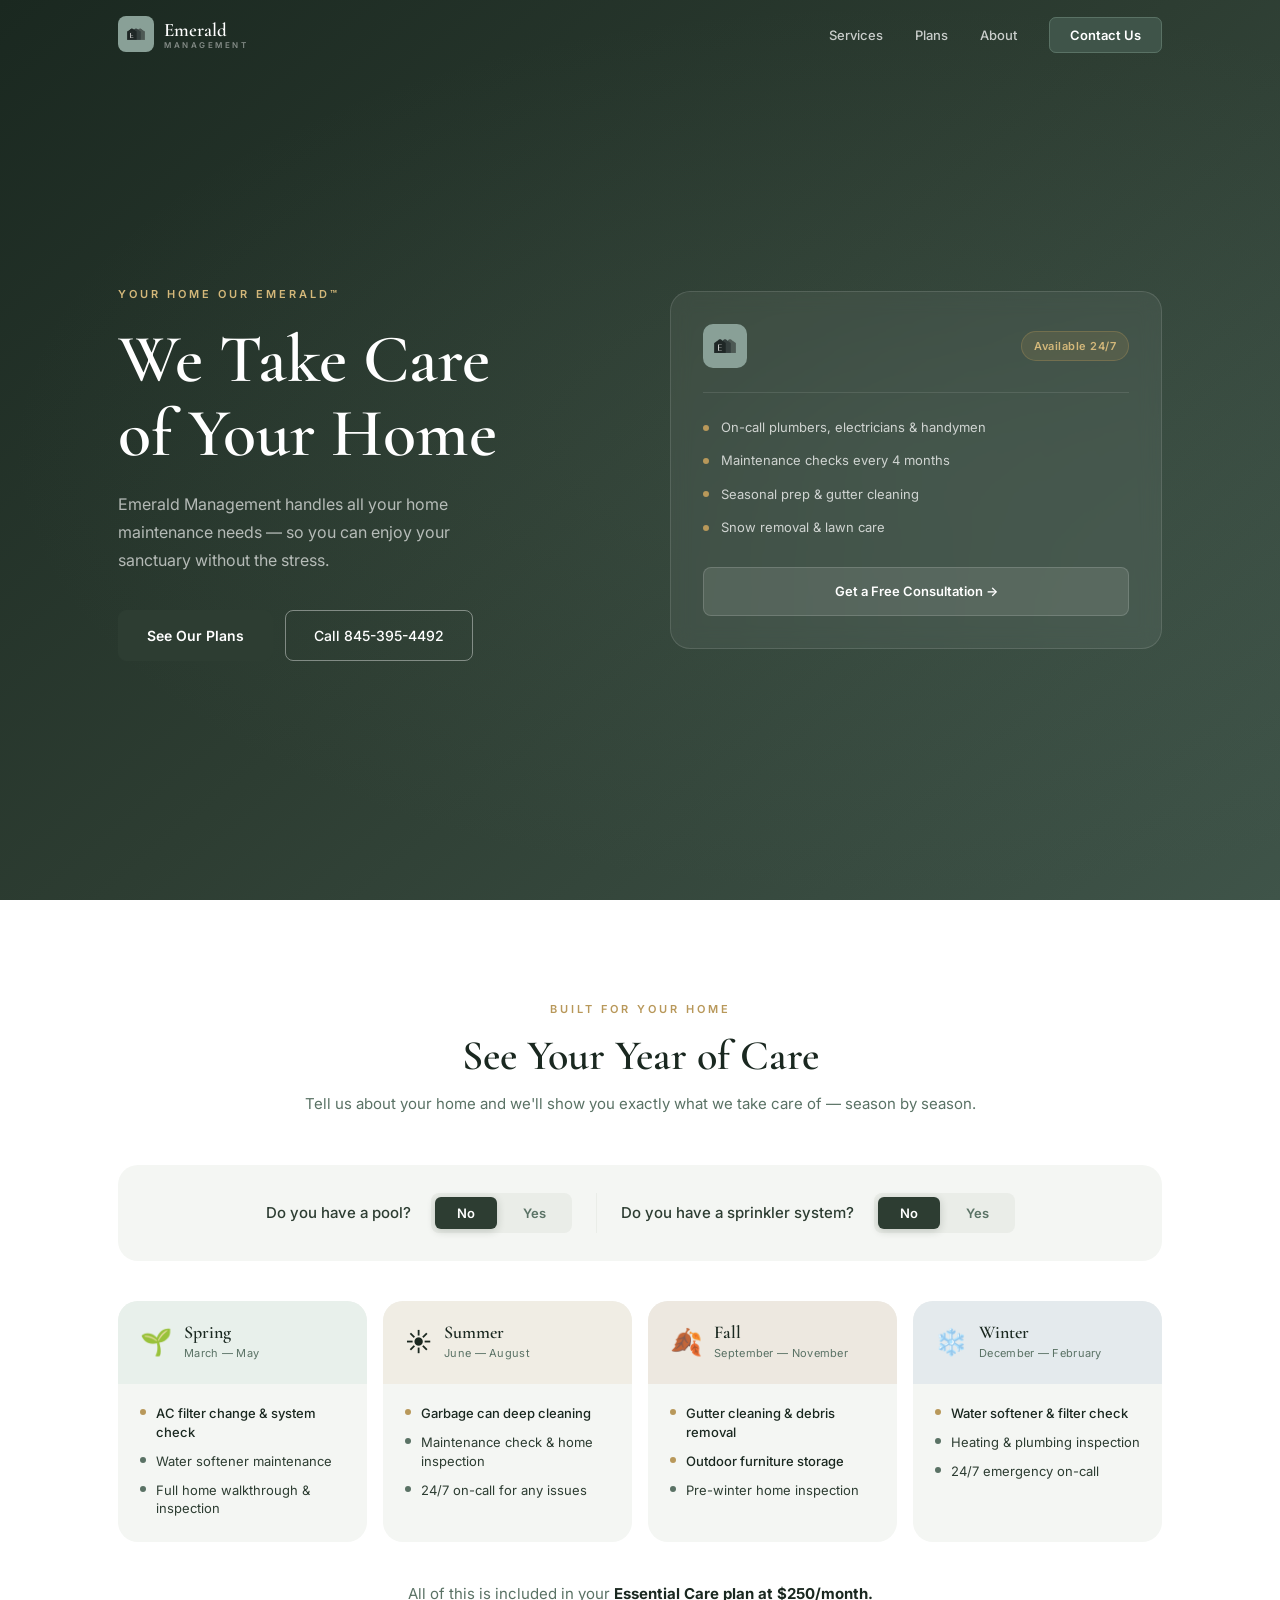
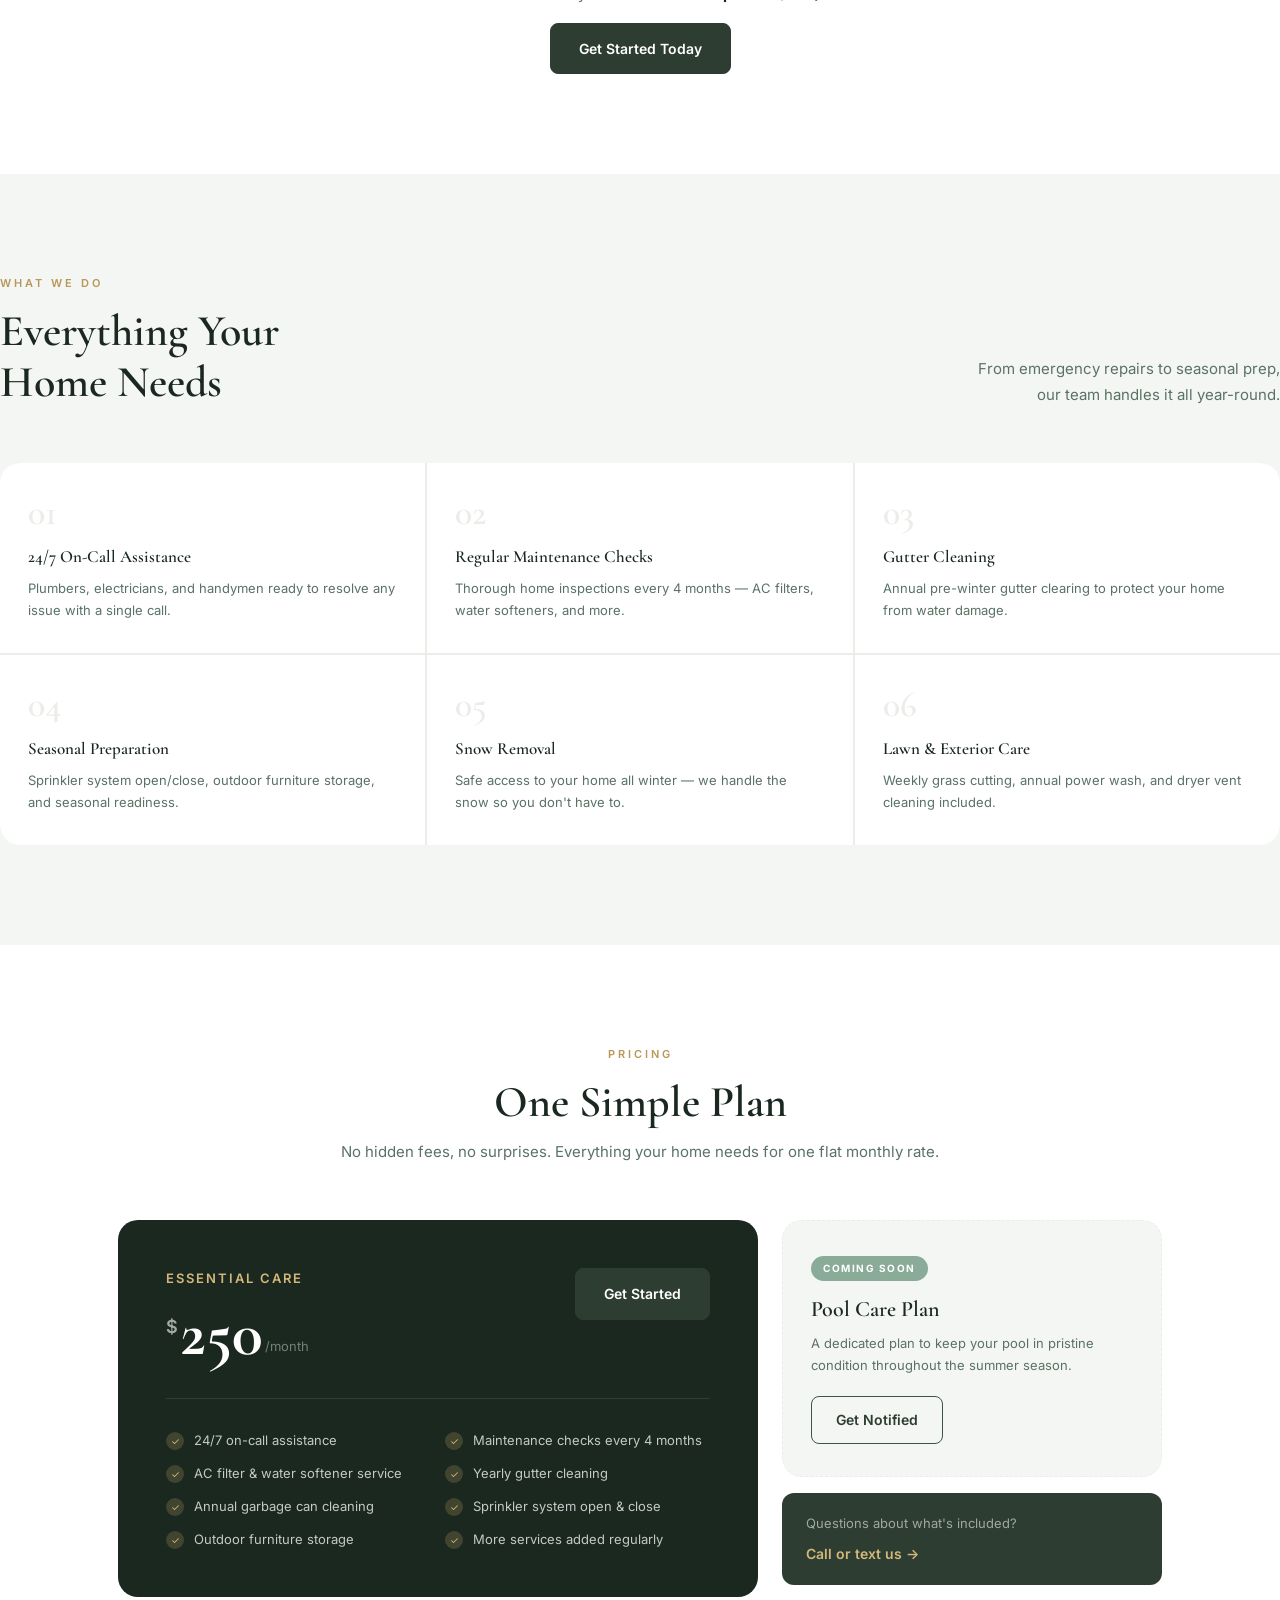
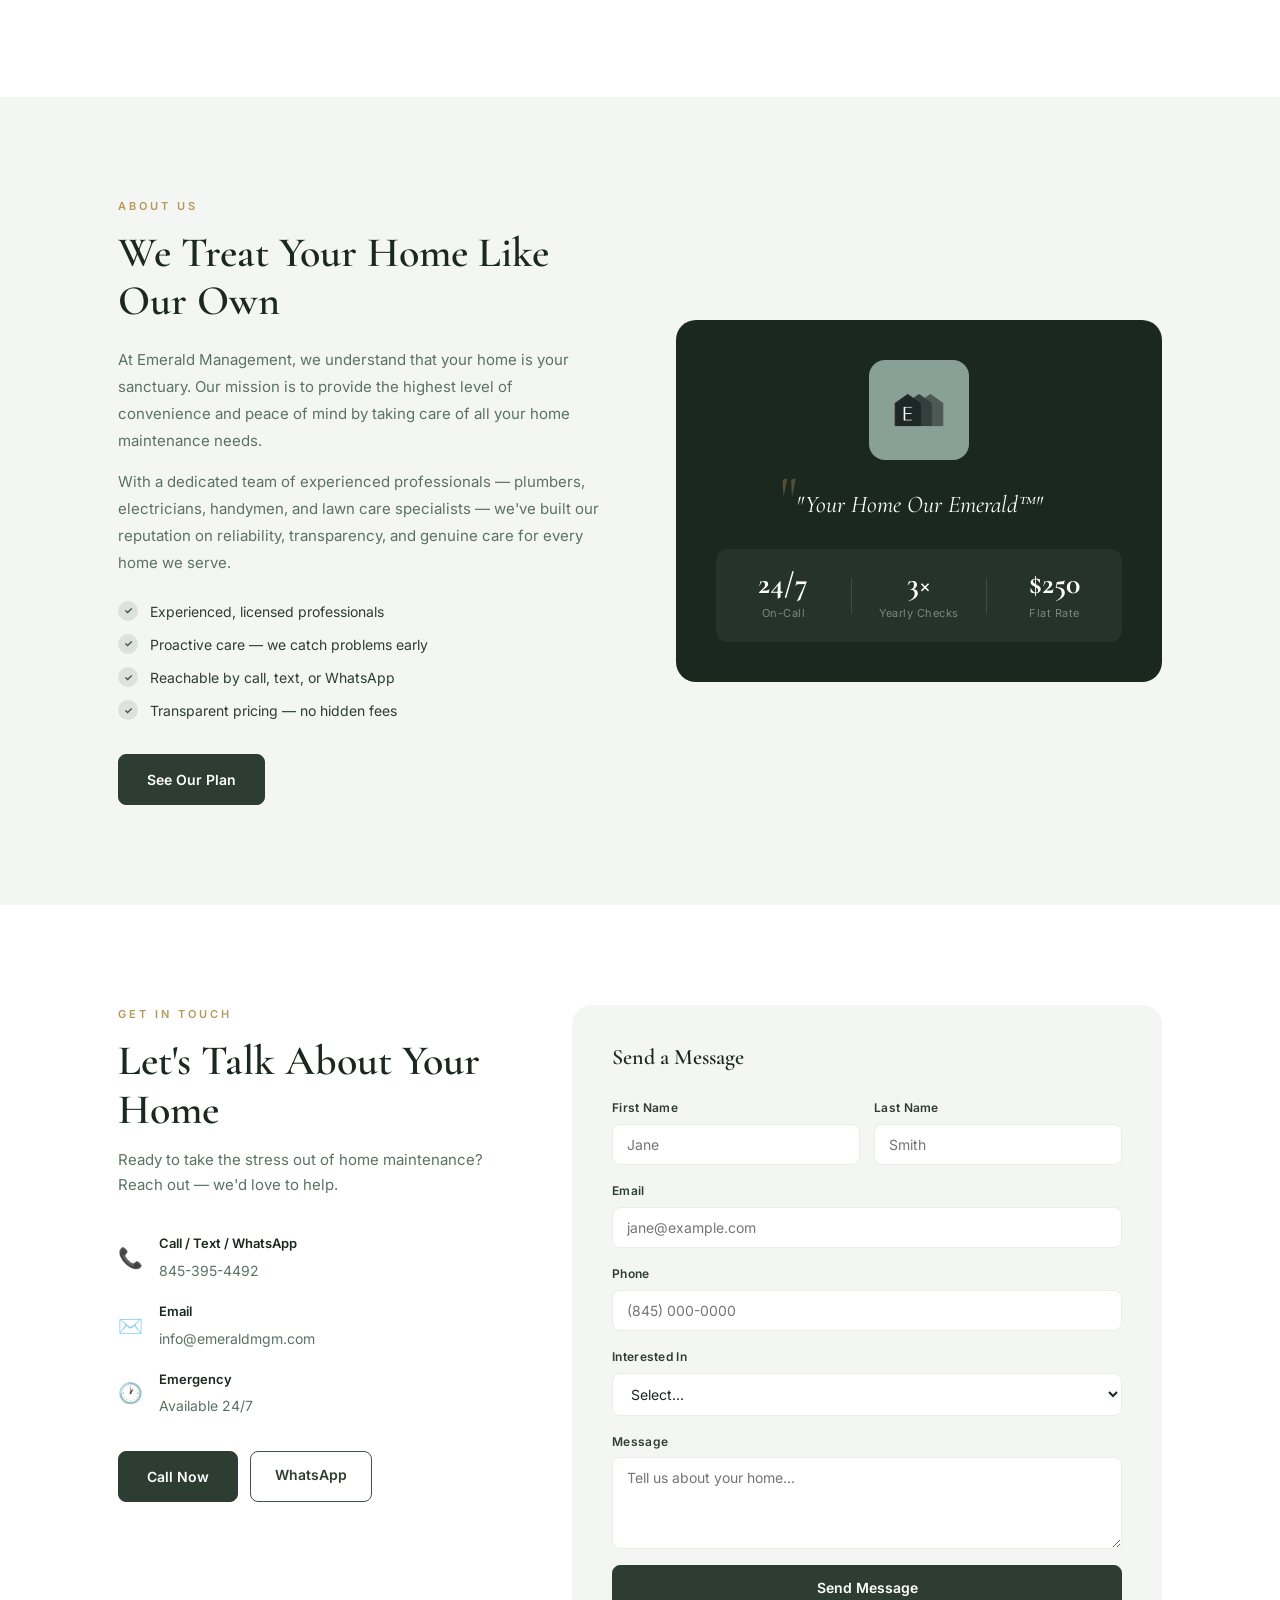
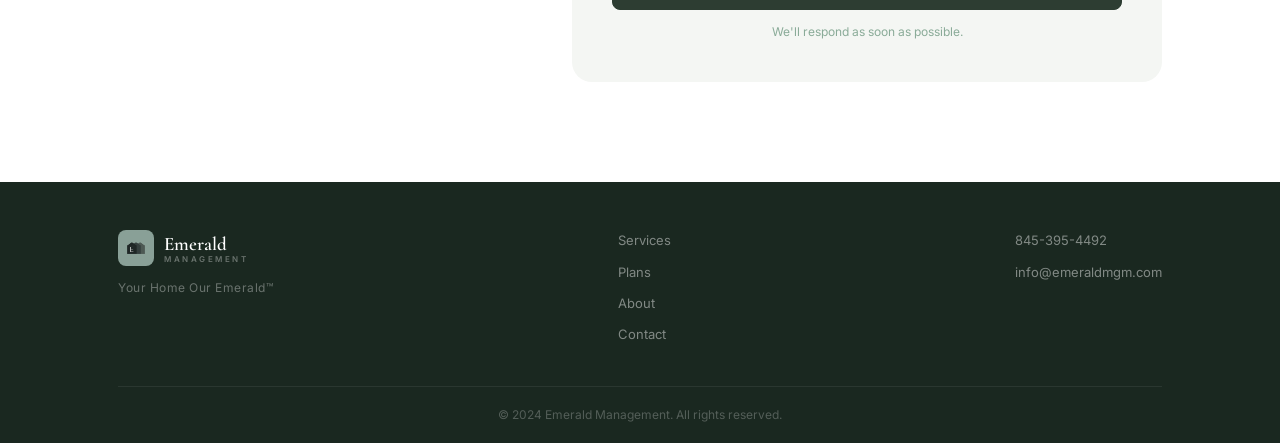
==== commit d9d7c88a: "Add interactive year plan tool — pool & sprinkler toggles update seasonal cards https://claude.ai/co" ====
--- a/index.html
+++ b/index.html
@@ -76,9 +76,85 @@
     </div>
   </section>
 
+  <!-- YOUR YEAR PLAN TOOL -->
+  <section class="year-plan" id="year-plan">
+    <div class="wrap">
+      <div class="yp-header">
+        <span class="eyebrow">Built For Your Home</span>
+        <h2>See Your Year of Care</h2>
+        <p>Tell us about your home and we'll show you exactly what we take care of — season by season.</p>
+      </div>
+
+      <div class="yp-toggles">
+        <div class="yp-toggle-group">
+          <span class="yp-toggle-label">Do you have a pool?</span>
+          <div class="yp-toggle-btns">
+            <button class="yp-btn active" data-q="pool" data-v="no">No</button>
+            <button class="yp-btn" data-q="pool" data-v="yes">Yes</button>
+          </div>
+        </div>
+        <div class="yp-divider"></div>
+        <div class="yp-toggle-group">
+          <span class="yp-toggle-label">Do you have a sprinkler system?</span>
+          <div class="yp-toggle-btns">
+            <button class="yp-btn active" data-q="sprinkler" data-v="no">No</button>
+            <button class="yp-btn" data-q="sprinkler" data-v="yes">Yes</button>
+          </div>
+        </div>
+      </div>
+
+      <div class="yp-cards">
+        <div class="yp-card" id="card-spring">
+          <div class="yp-card-top spring">
+            <span class="yp-season-icon">🌱</span>
+            <div>
+              <p class="yp-season-name">Spring</p>
+              <p class="yp-season-months">March — May</p>
+            </div>
+          </div>
+          <ul class="yp-items" id="items-spring"></ul>
+        </div>
+        <div class="yp-card" id="card-summer">
+          <div class="yp-card-top summer">
+            <span class="yp-season-icon">☀️</span>
+            <div>
+              <p class="yp-season-name">Summer</p>
+              <p class="yp-season-months">June — August</p>
+            </div>
+          </div>
+          <ul class="yp-items" id="items-summer"></ul>
+        </div>
+        <div class="yp-card" id="card-fall">
+          <div class="yp-card-top fall">
+            <span class="yp-season-icon">🍂</span>
+            <div>
+              <p class="yp-season-name">Fall</p>
+              <p class="yp-season-months">September — November</p>
+            </div>
+          </div>
+          <ul class="yp-items" id="items-fall"></ul>
+        </div>
+        <div class="yp-card" id="card-winter">
+          <div class="yp-card-top winter">
+            <span class="yp-season-icon">❄️</span>
+            <div>
+              <p class="yp-season-name">Winter</p>
+              <p class="yp-season-months">December — February</p>
+            </div>
+          </div>
+          <ul class="yp-items" id="items-winter"></ul>
+        </div>
+      </div>
+
+      <div class="yp-footer">
+        <p>All of this is included in your <strong>Essential Care plan at $250/month.</strong></p>
+        <a href="#contact" class="btn-dark">Get Started Today</a>
+      </div>
+    </div>
+  </section>
+
   <!-- SERVICES -->
   <section class="services" id="services">
-    <div class="wrap">
       <div class="section-top">
         <div>
           <span class="eyebrow">What We Do</span>
--- a/styles.css
+++ b/styles.css
@@ -341,6 +341,176 @@
 }
 .hfc-cta:hover { background: rgba(255,255,255,.18); }
 
+/* ===== YEAR PLAN TOOL ===== */
+.year-plan {
+  padding: 100px 0;
+  background: var(--white);
+}
+
+.yp-header {
+  text-align: center;
+  margin-bottom: 48px;
+}
+
+.yp-header h2 { font-size: clamp(28px, 4vw, 42px); color: var(--ink); margin-bottom: 12px; }
+.yp-header p { font-size: 15px; color: var(--sage); }
+
+.yp-toggles {
+  display: flex;
+  align-items: center;
+  justify-content: center;
+  gap: 0;
+  background: var(--pale);
+  border-radius: var(--radius-lg);
+  padding: 28px 40px;
+  margin-bottom: 40px;
+  flex-wrap: wrap;
+  gap: 24px;
+}
+
+.yp-toggle-group {
+  display: flex;
+  align-items: center;
+  gap: 20px;
+  flex-wrap: wrap;
+}
+
+.yp-toggle-label {
+  font-size: 15px;
+  font-weight: 500;
+  color: var(--ink-2);
+}
+
+.yp-toggle-btns {
+  display: flex;
+  background: var(--pale-2);
+  border-radius: 8px;
+  padding: 4px;
+  gap: 4px;
+}
+
+.yp-btn {
+  padding: 8px 22px;
+  border-radius: 6px;
+  border: none;
+  font-size: 13px;
+  font-weight: 600;
+  font-family: 'Inter', sans-serif;
+  cursor: pointer;
+  background: transparent;
+  color: var(--sage);
+  transition: var(--ease);
+}
+
+.yp-btn.active {
+  background: var(--ink-2);
+  color: var(--white);
+  box-shadow: 0 2px 8px rgba(26,40,32,.2);
+}
+
+.yp-divider {
+  width: 1px;
+  height: 40px;
+  background: var(--pale-2);
+  flex-shrink: 0;
+}
+
+.yp-cards {
+  display: grid;
+  grid-template-columns: repeat(4, 1fr);
+  gap: 16px;
+  margin-bottom: 40px;
+}
+
+.yp-card {
+  background: var(--pale);
+  border-radius: var(--radius-lg);
+  overflow: hidden;
+  transition: var(--ease);
+}
+
+.yp-card:hover { transform: translateY(-4px); box-shadow: var(--shadow-lg); }
+
+.yp-card-top {
+  display: flex;
+  align-items: center;
+  gap: 12px;
+  padding: 20px 22px;
+}
+
+.yp-card-top.spring { background: #e8f0eb; }
+.yp-card-top.summer { background: #f0ede4; }
+.yp-card-top.fall   { background: #ede8e0; }
+.yp-card-top.winter { background: #e4eaed; }
+
+.yp-season-icon { font-size: 26px; }
+
+.yp-season-name {
+  font-family: 'Cormorant Garamond', serif;
+  font-size: 18px;
+  font-weight: 600;
+  color: var(--ink);
+  line-height: 1;
+}
+
+.yp-season-months {
+  font-size: 11px;
+  color: var(--sage);
+  margin-top: 3px;
+  letter-spacing: .3px;
+}
+
+.yp-items {
+  list-style: none;
+  padding: 20px 22px 24px;
+  display: flex;
+  flex-direction: column;
+  gap: 10px;
+}
+
+.yp-item {
+  display: flex;
+  align-items: flex-start;
+  gap: 10px;
+  font-size: 13px;
+  color: var(--ink-2);
+  line-height: 1.45;
+  animation: fadeIn .3s ease;
+}
+
+.yp-item-dot {
+  width: 6px;
+  height: 6px;
+  border-radius: 50%;
+  background: var(--sage);
+  flex-shrink: 0;
+  margin-top: 5px;
+}
+
+.yp-item.highlight .yp-item-dot { background: var(--gold); }
+.yp-item.highlight span { color: var(--ink); font-weight: 500; }
+
+.yp-item.coming {
+  opacity: .55;
+}
+.yp-item.coming .yp-item-dot { background: var(--sage-lt); }
+
+@keyframes fadeIn {
+  from { opacity: 0; transform: translateY(6px); }
+  to   { opacity: 1; transform: translateY(0); }
+}
+
+.yp-footer {
+  text-align: center;
+  display: flex;
+  flex-direction: column;
+  align-items: center;
+  gap: 16px;
+}
+
+.yp-footer p { font-size: 15px; color: var(--sage); }
+.yp-footer strong { color: var(--ink); }
+
 /* ===== SERVICES ===== */
 .services {
   padding: 100px 0;
@@ -904,6 +1074,9 @@
 }
 
 @media (max-width: 768px) {
+  .yp-cards { grid-template-columns: 1fr 1fr; }
+  .yp-toggles { flex-direction: column; align-items: flex-start; }
+  .yp-divider { display: none; }
   .nav-hamburger { display: flex; }
   .nav-menu {
     display: none;
@@ -953,6 +1126,7 @@
 }
 
 @media (max-width: 480px) {
+  .yp-cards { grid-template-columns: 1fr; }
   .wrap { padding: 0 18px; }
   .hero-left h1 { font-size: 32px; }
   .hero-actions { flex-direction: column; }
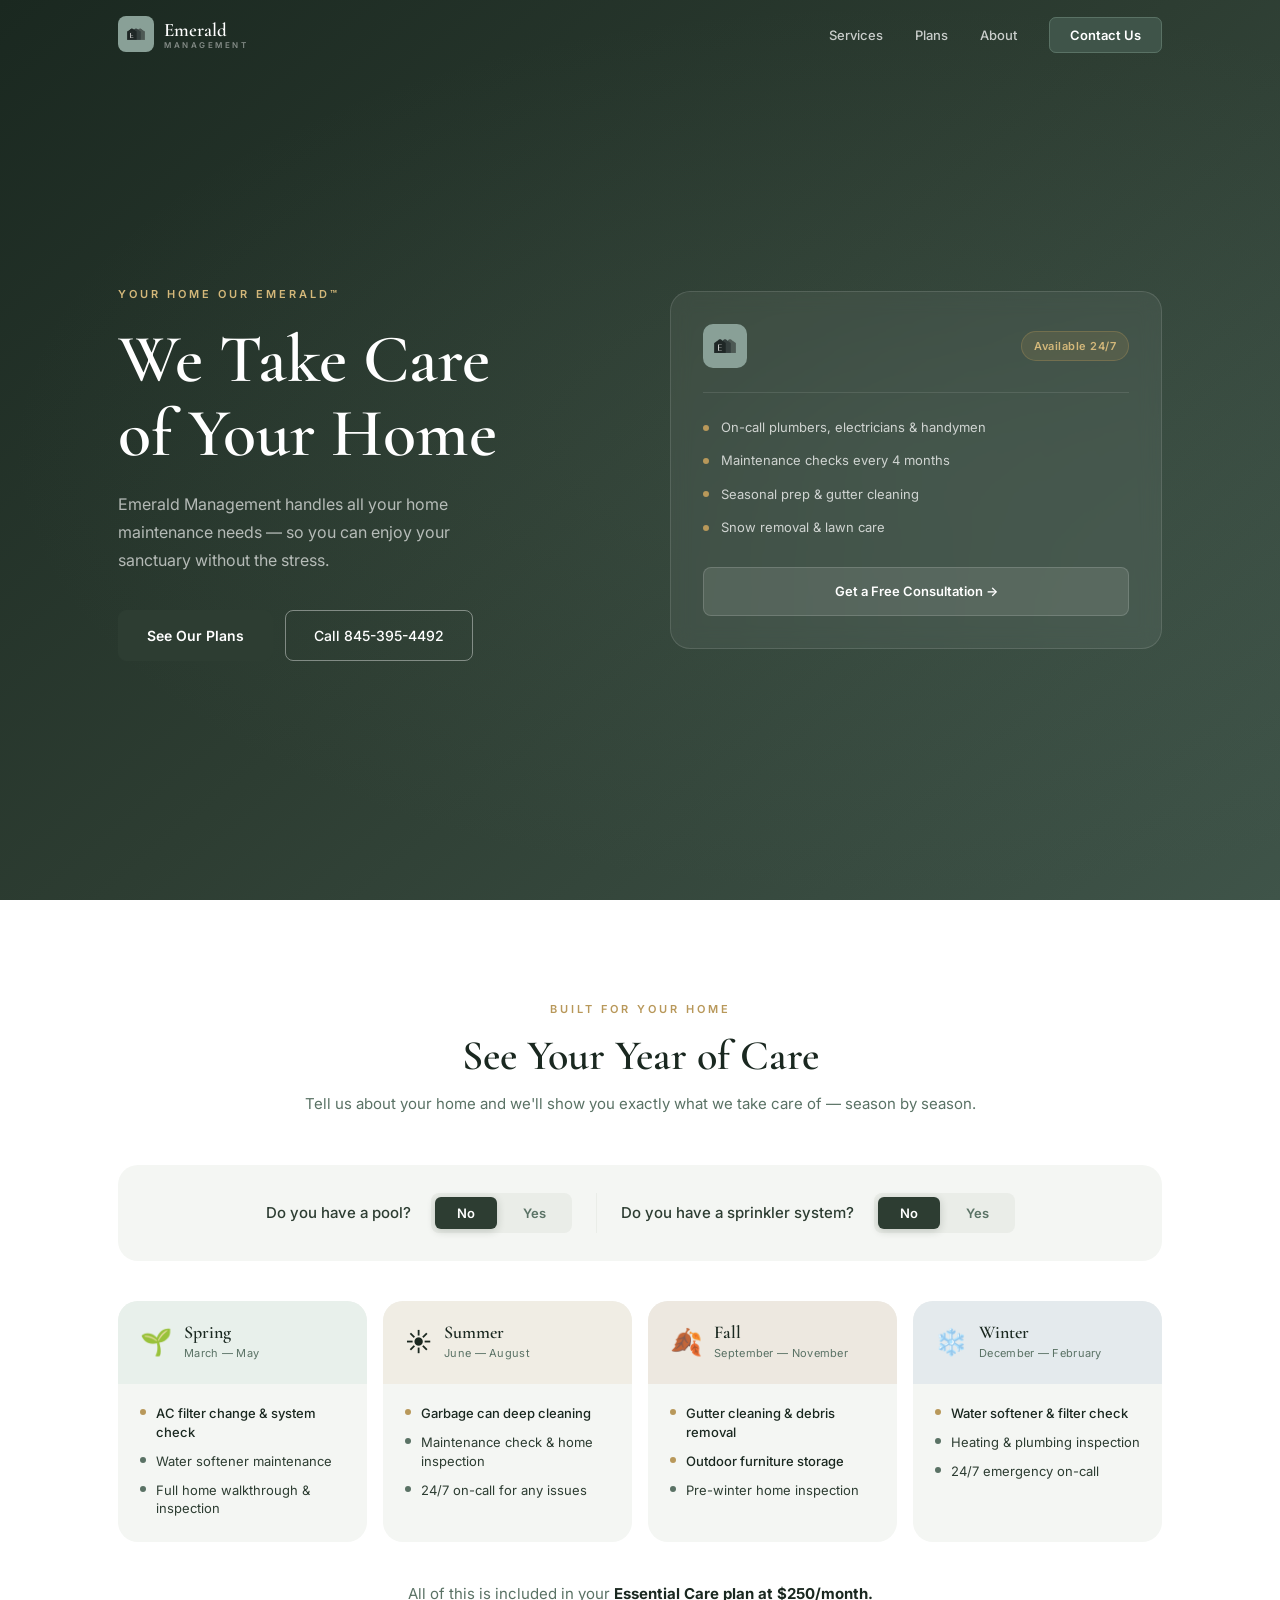
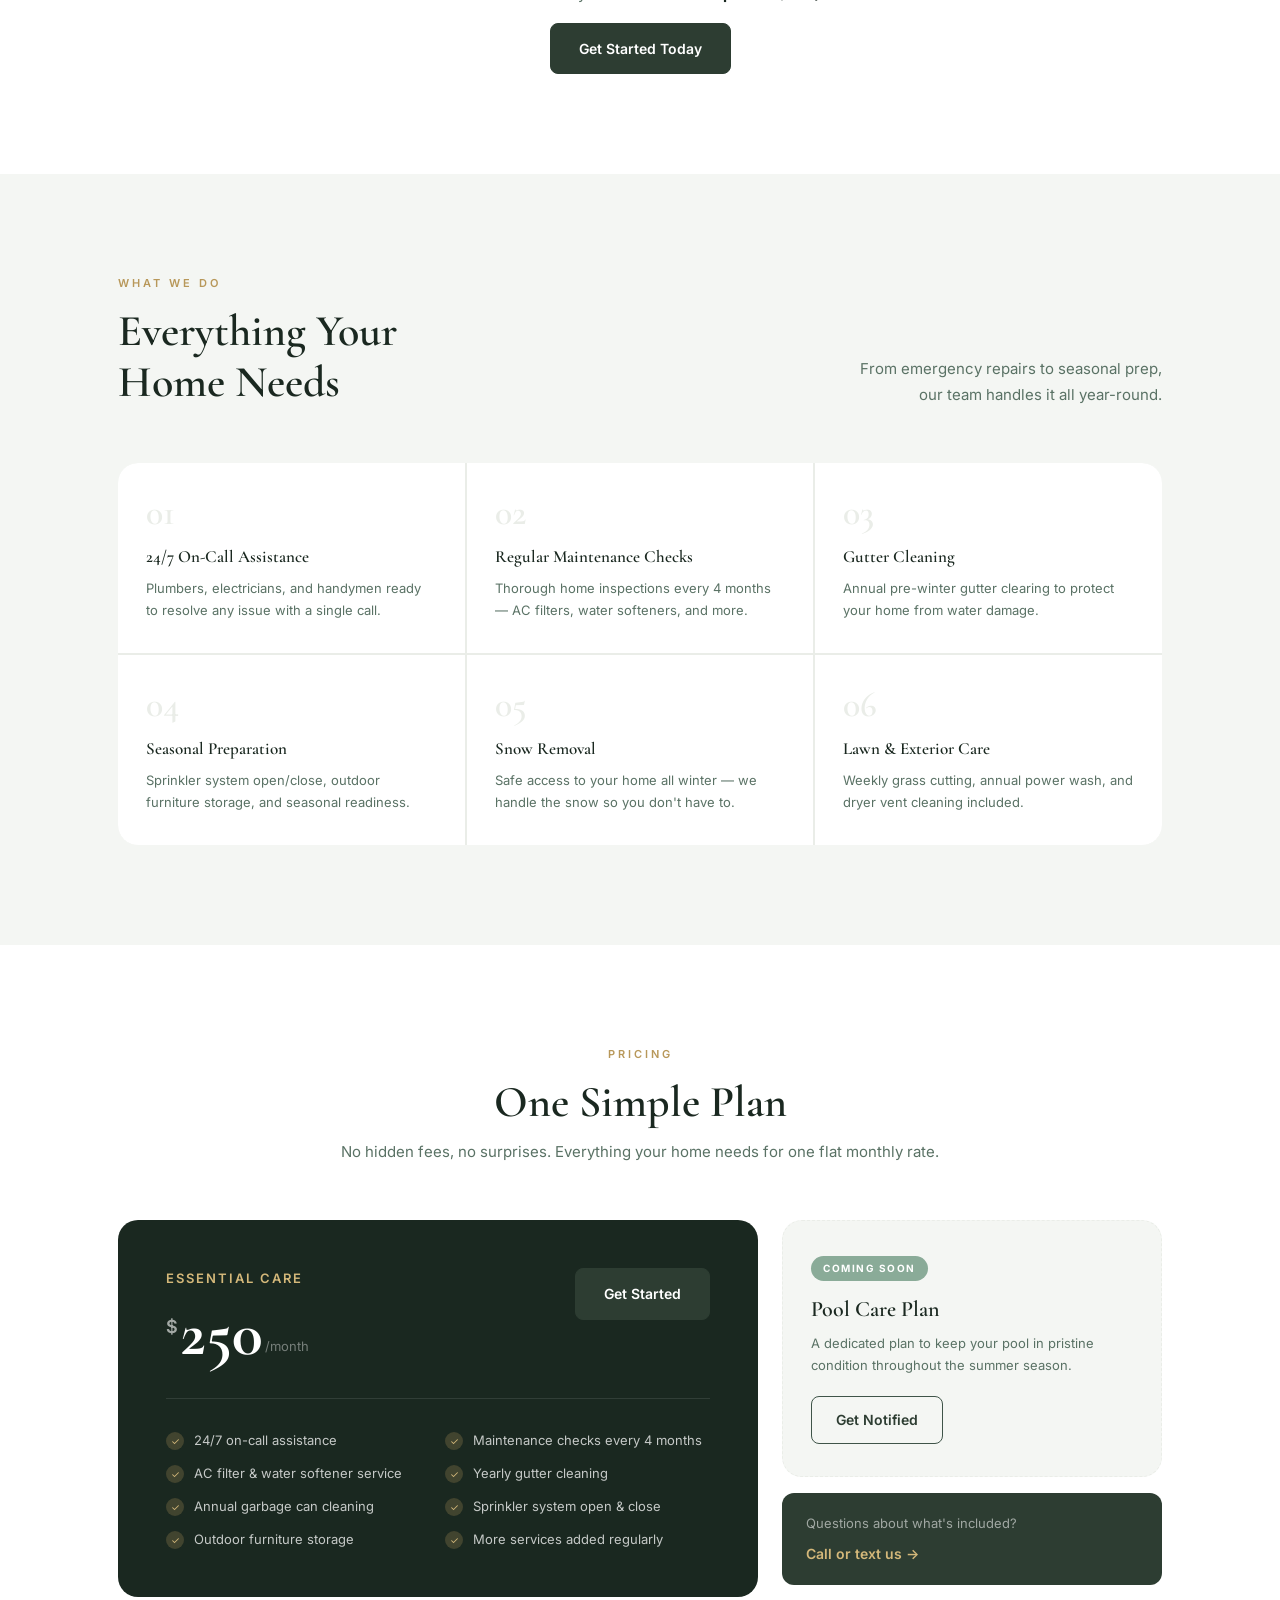
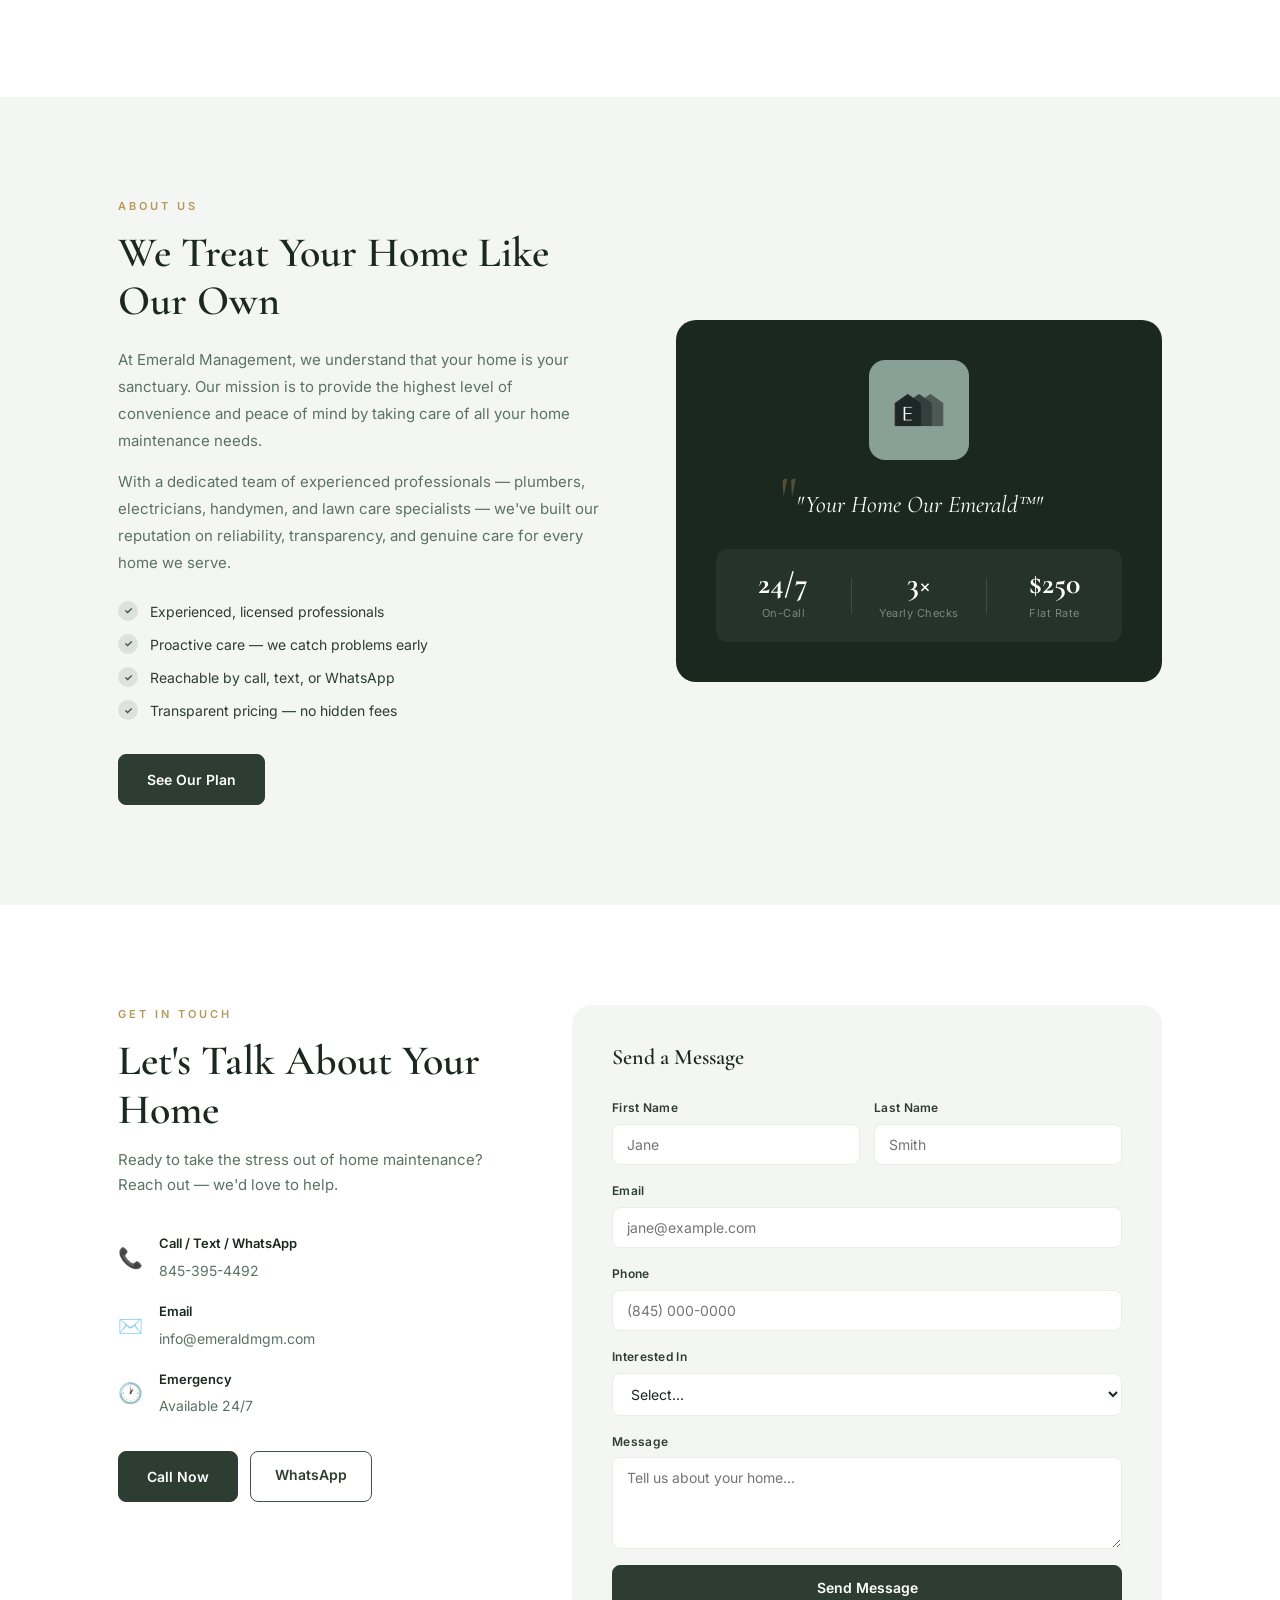
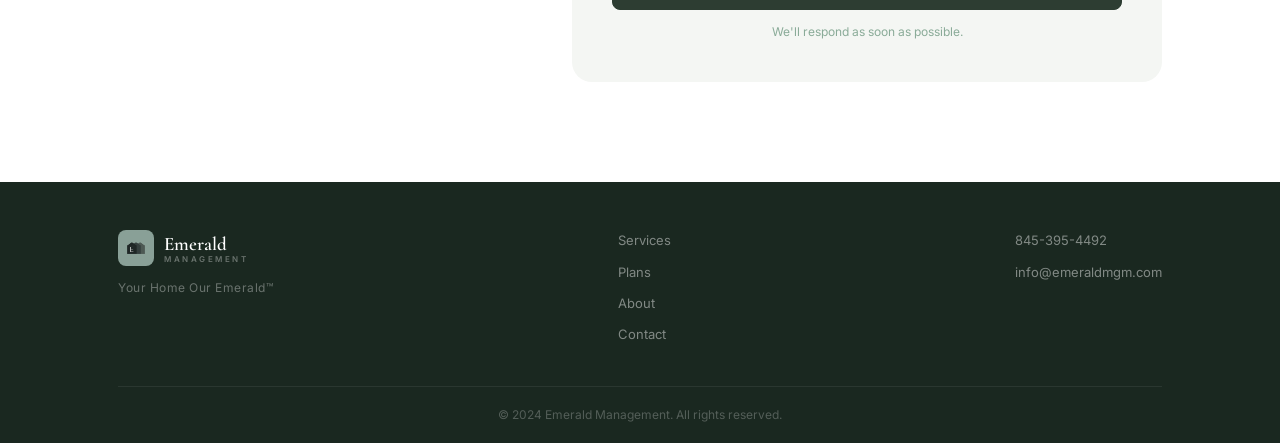
==== commit d5ae418a: "Fix services section missing wrap container — content now centered https://claude.ai/code/session_01" ====
--- a/index.html
+++ b/index.html
@@ -155,6 +155,7 @@
 
   <!-- SERVICES -->
   <section class="services" id="services">
+    <div class="wrap">
       <div class="section-top">
         <div>
           <span class="eyebrow">What We Do</span>
@@ -194,6 +195,7 @@
           <p>Weekly grass cutting, annual power wash, and dryer vent cleaning included.</p>
         </div>
       </div>
+    </div>
     </div>
   </section>
 
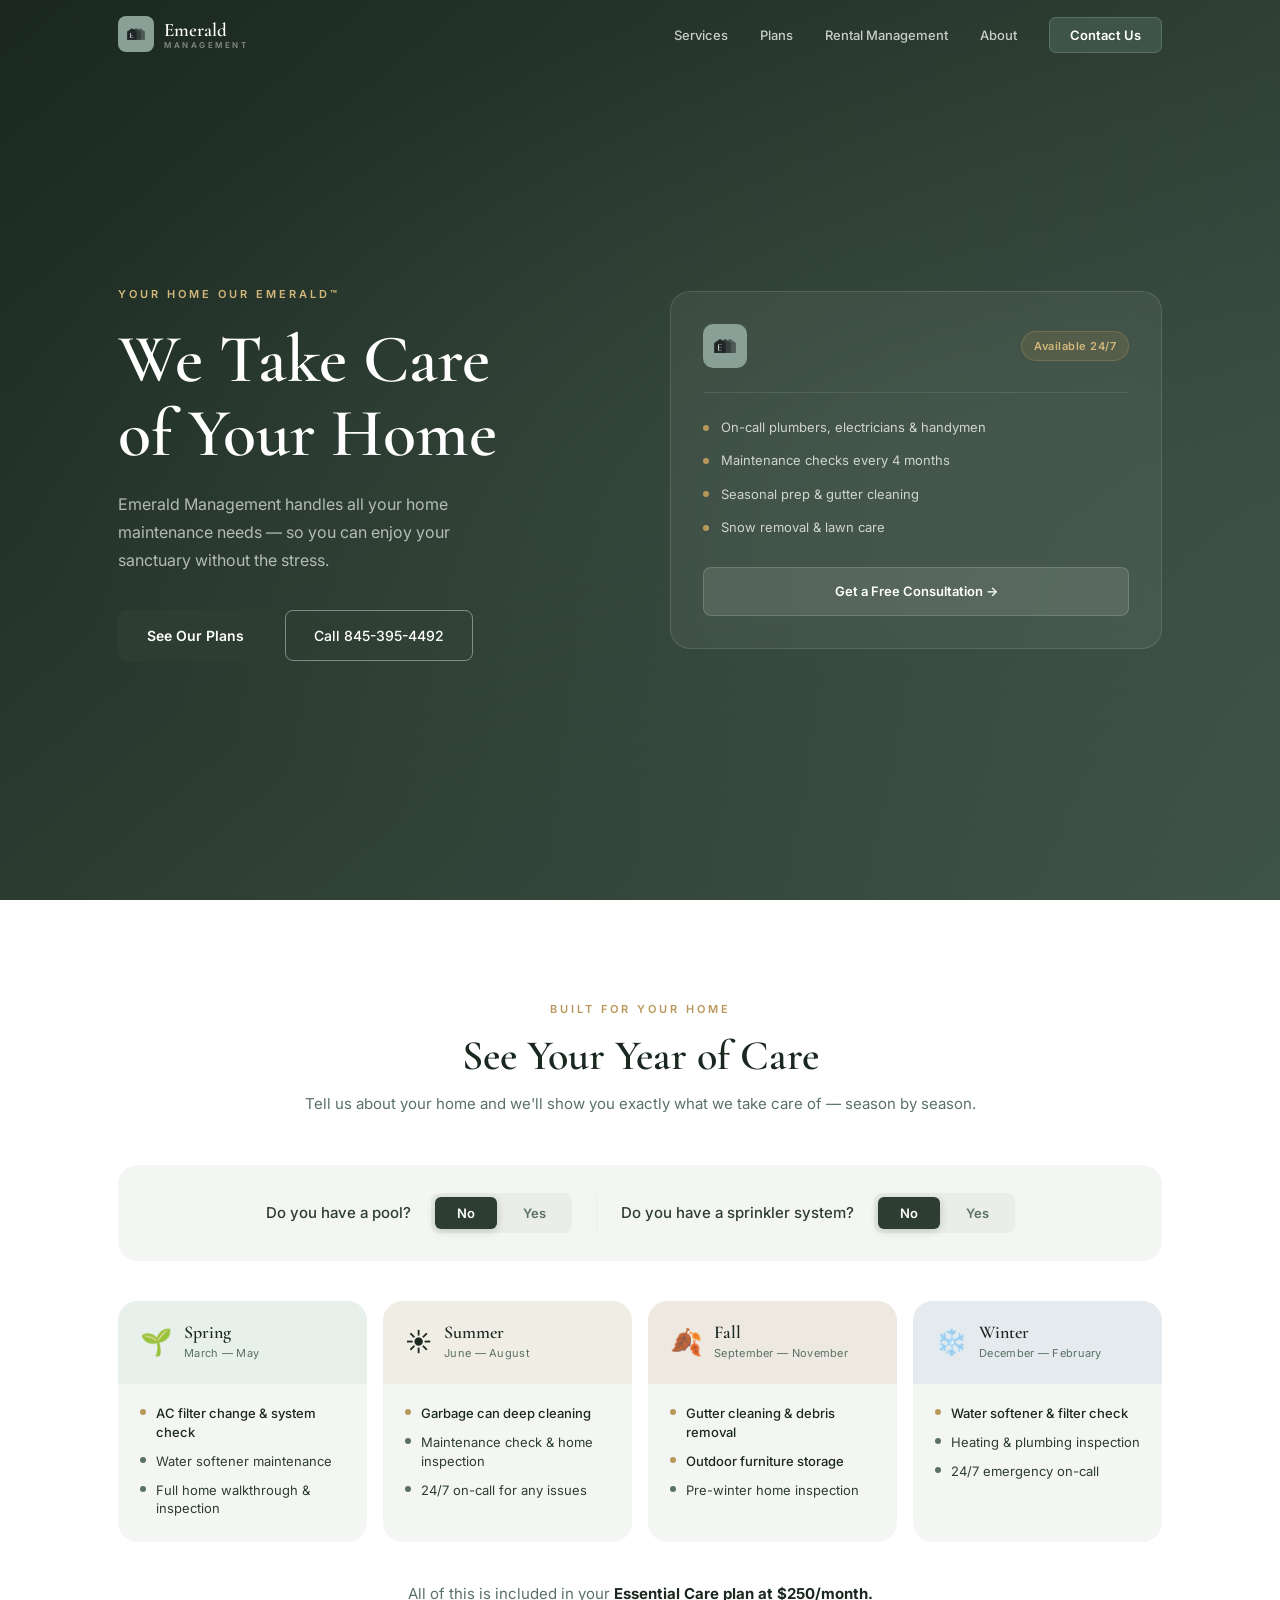
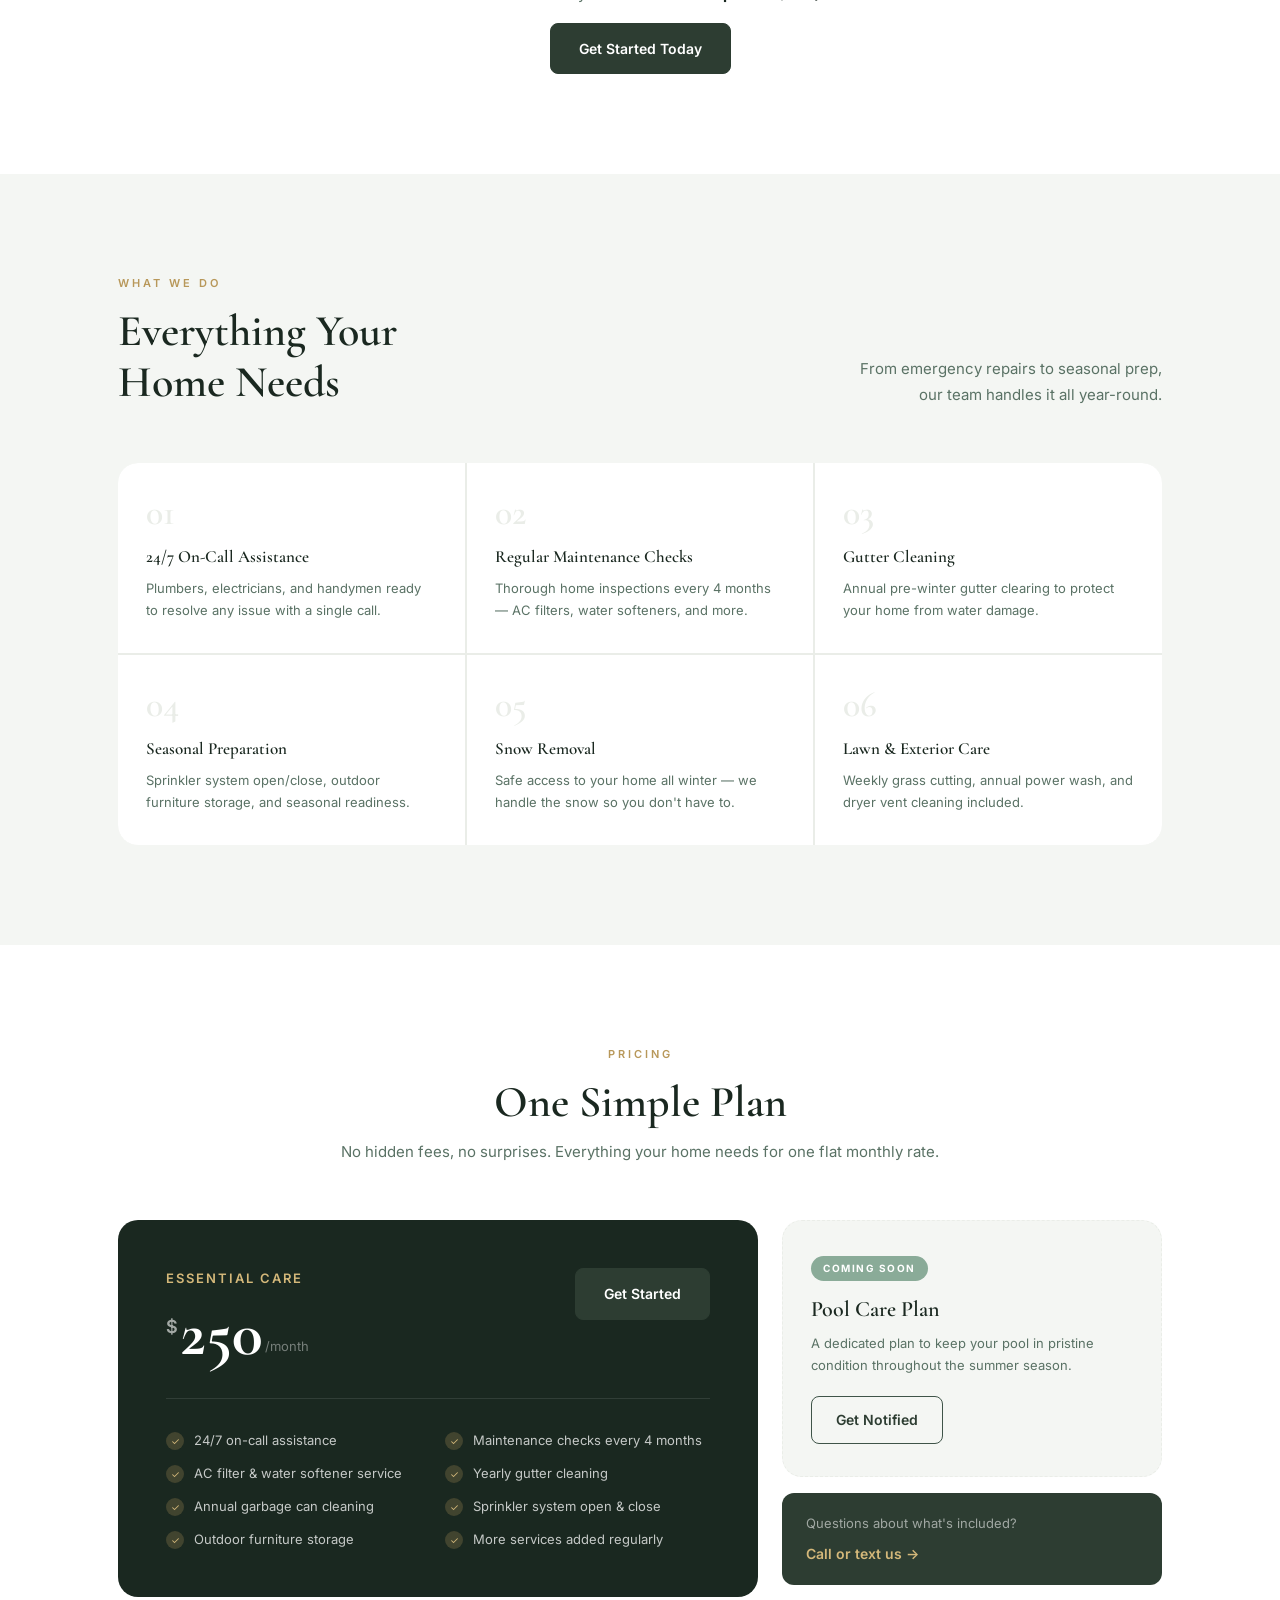
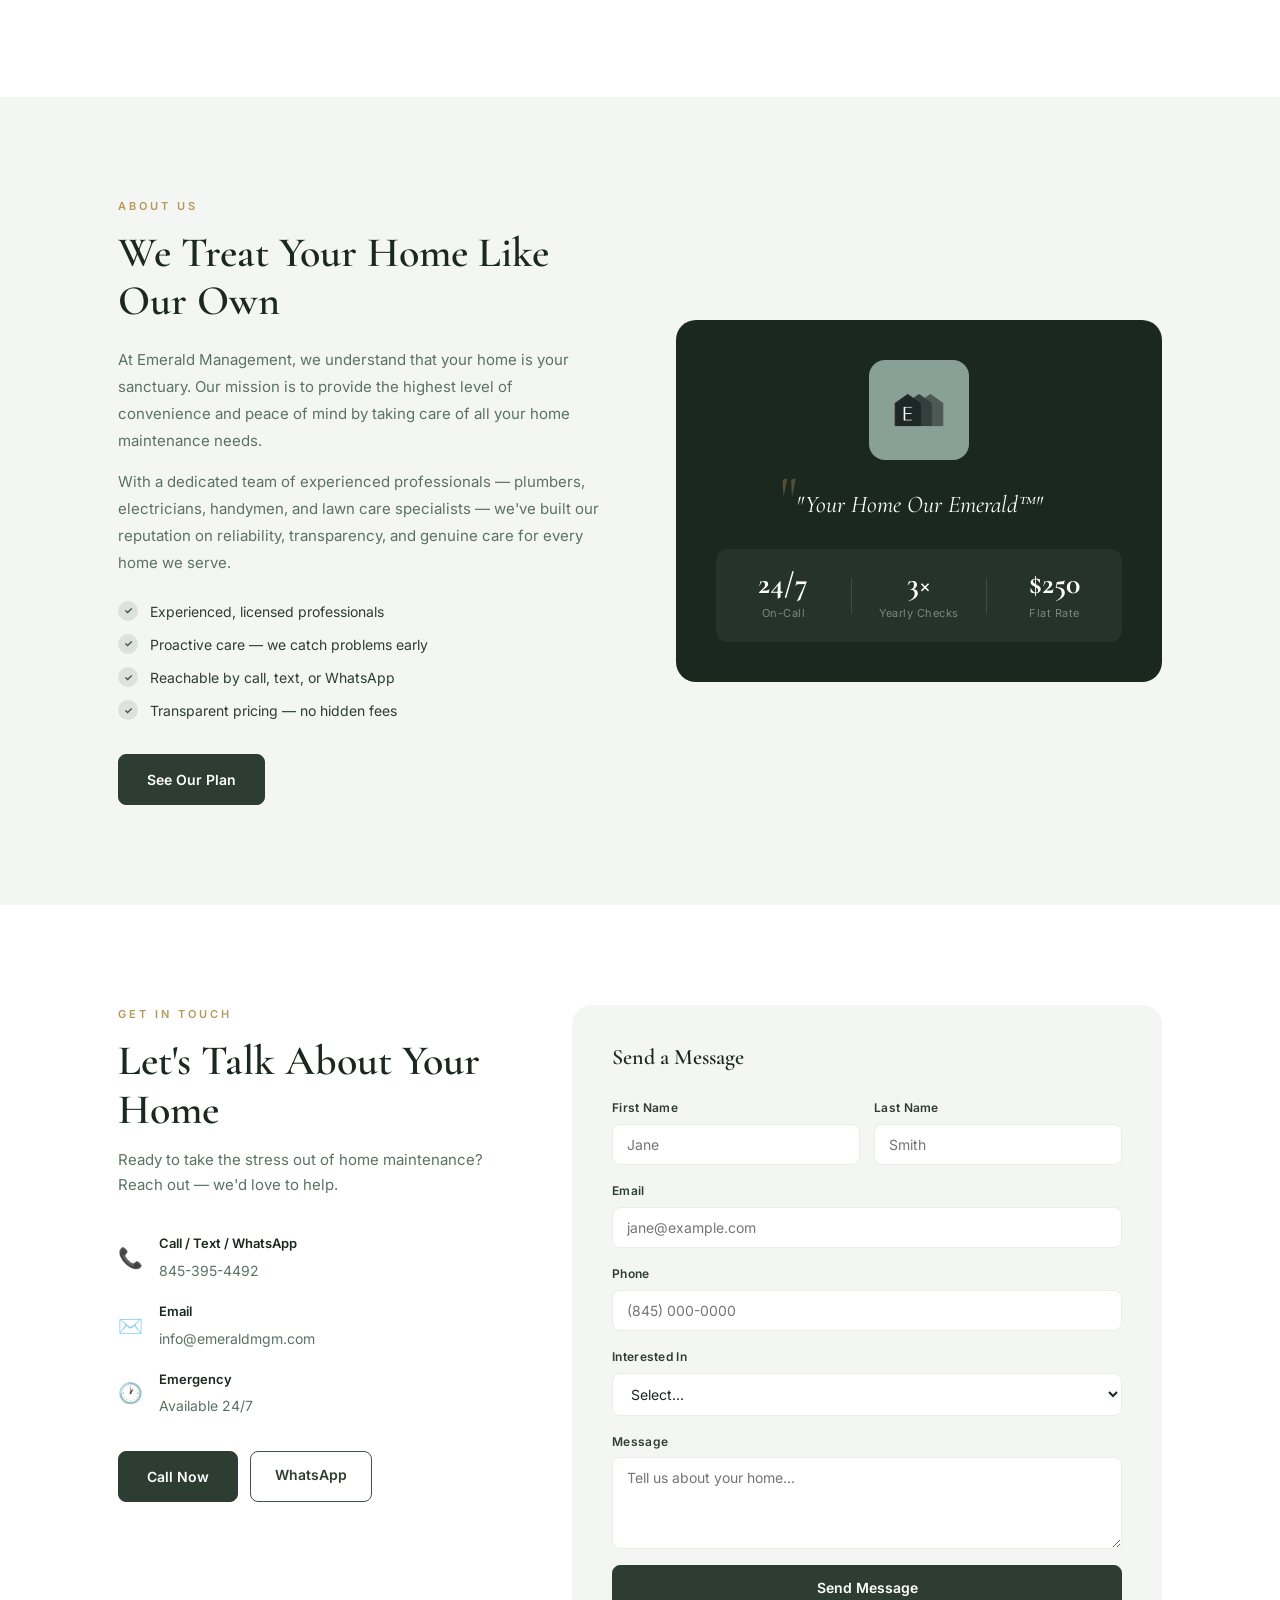
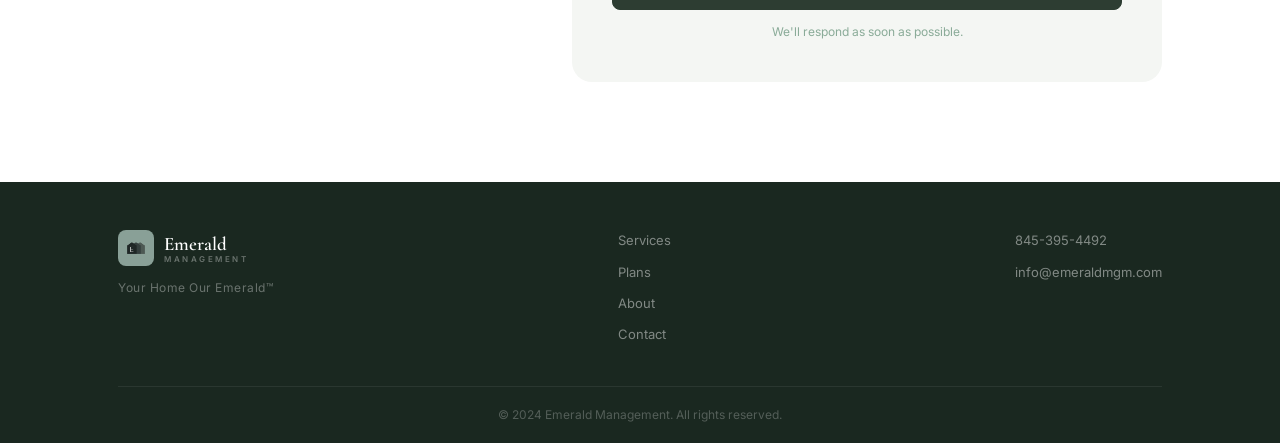
==== commit c0c9d097: "Add rental property management page with services, how-it-works, and contact https://claude.ai/code/" ====
--- a/index.html
+++ b/index.html
@@ -24,6 +24,7 @@
       <ul class="nav-menu" id="navMenu">
         <li><a href="#services">Services</a></li>
         <li><a href="#plans">Plans</a></li>
+        <li><a href="rentals.html">Rental Management</a></li>
         <li><a href="#about">About</a></li>
         <li><a href="#contact" class="nav-btn">Contact Us</a></li>
       </ul>
@@ -195,7 +196,6 @@
           <p>Weekly grass cutting, annual power wash, and dryer vent cleaning included.</p>
         </div>
       </div>
-    </div>
     </div>
   </section>
 
--- a/styles.css
+++ b/styles.css
@@ -1071,6 +1071,11 @@
   .plan-coming-card, .plan-contact-card { flex: 1; }
   .section-top { flex-direction: column; align-items: flex-start; gap: 12px; }
   .section-desc { text-align: left; max-width: 100%; }
+  .hero-inner { gap: 40px; padding: 110px 28px 70px; }
+  .services-grid { grid-template-columns: repeat(2, 1fr); }
+  .yp-cards { grid-template-columns: repeat(2, 1fr); }
+  .about-grid { gap: 40px; }
+  .contact-grid { gap: 40px; }
 }
 
 @media (max-width: 768px) {
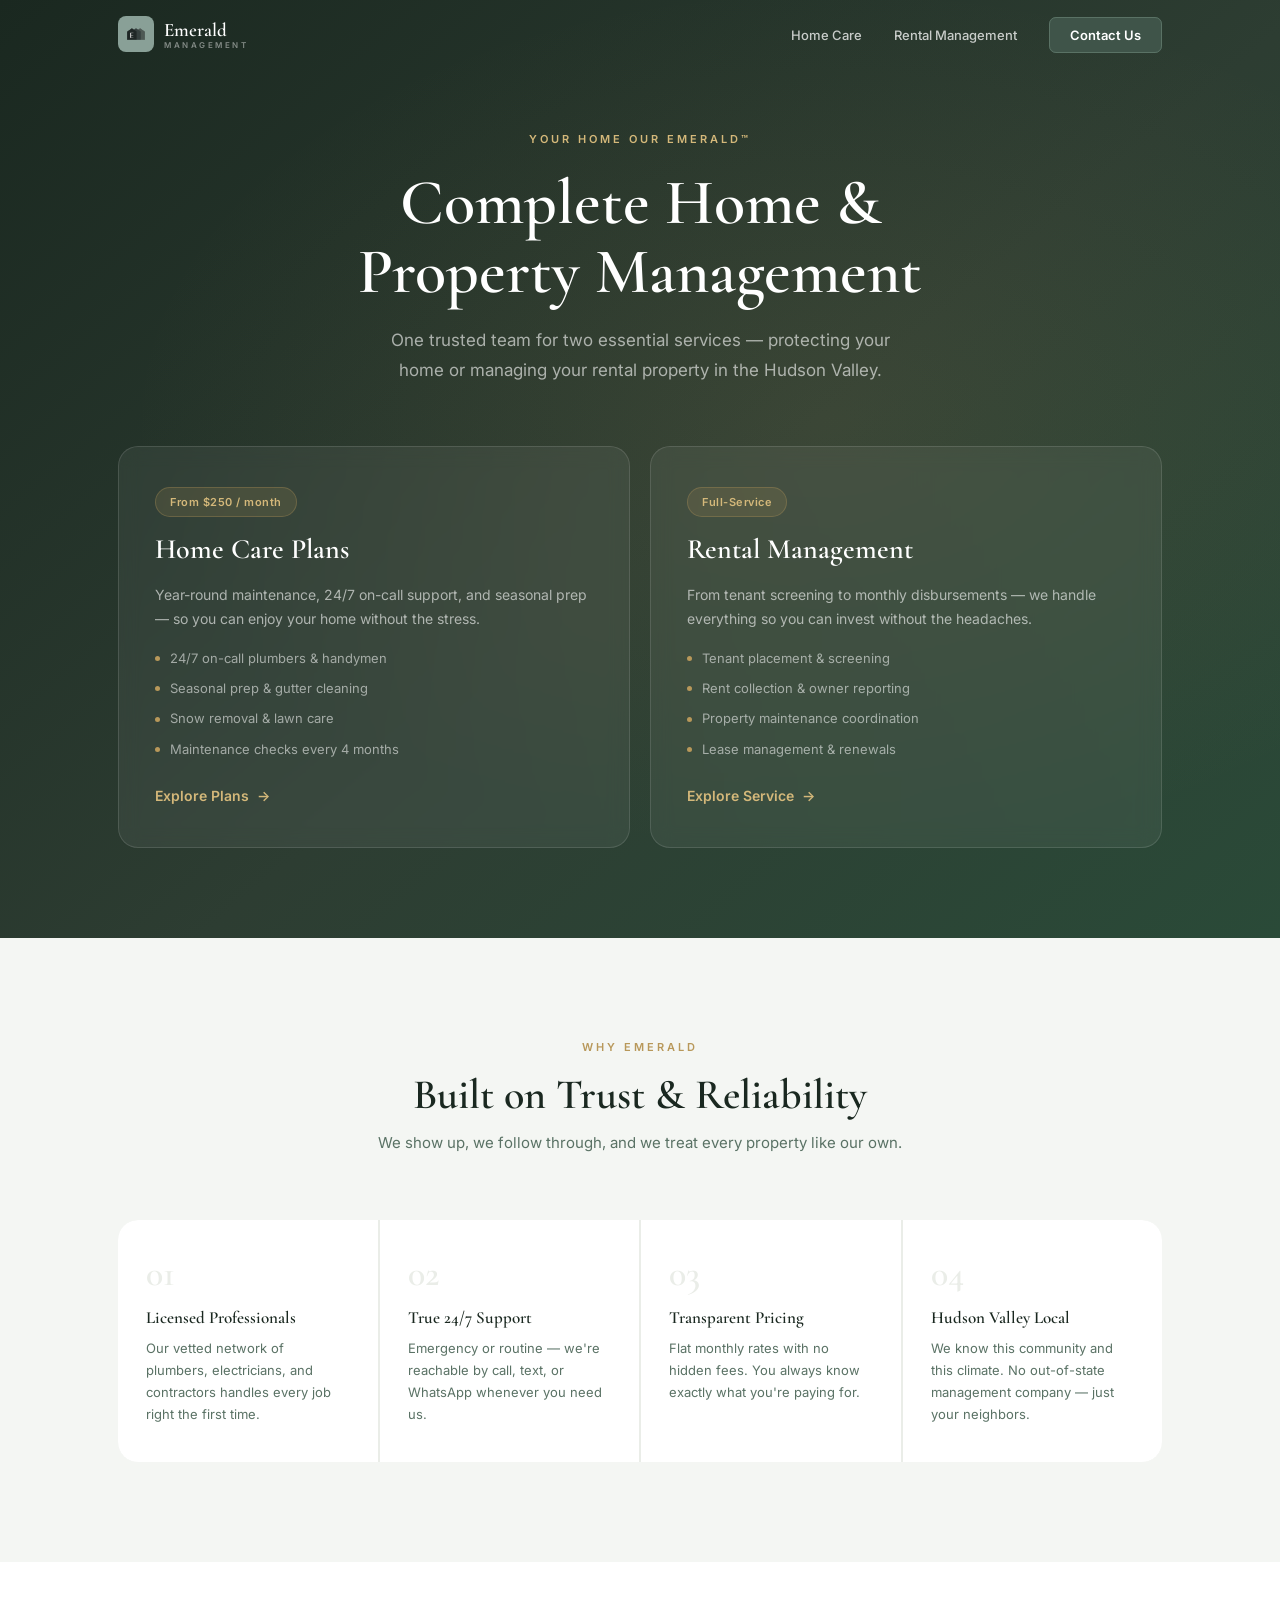
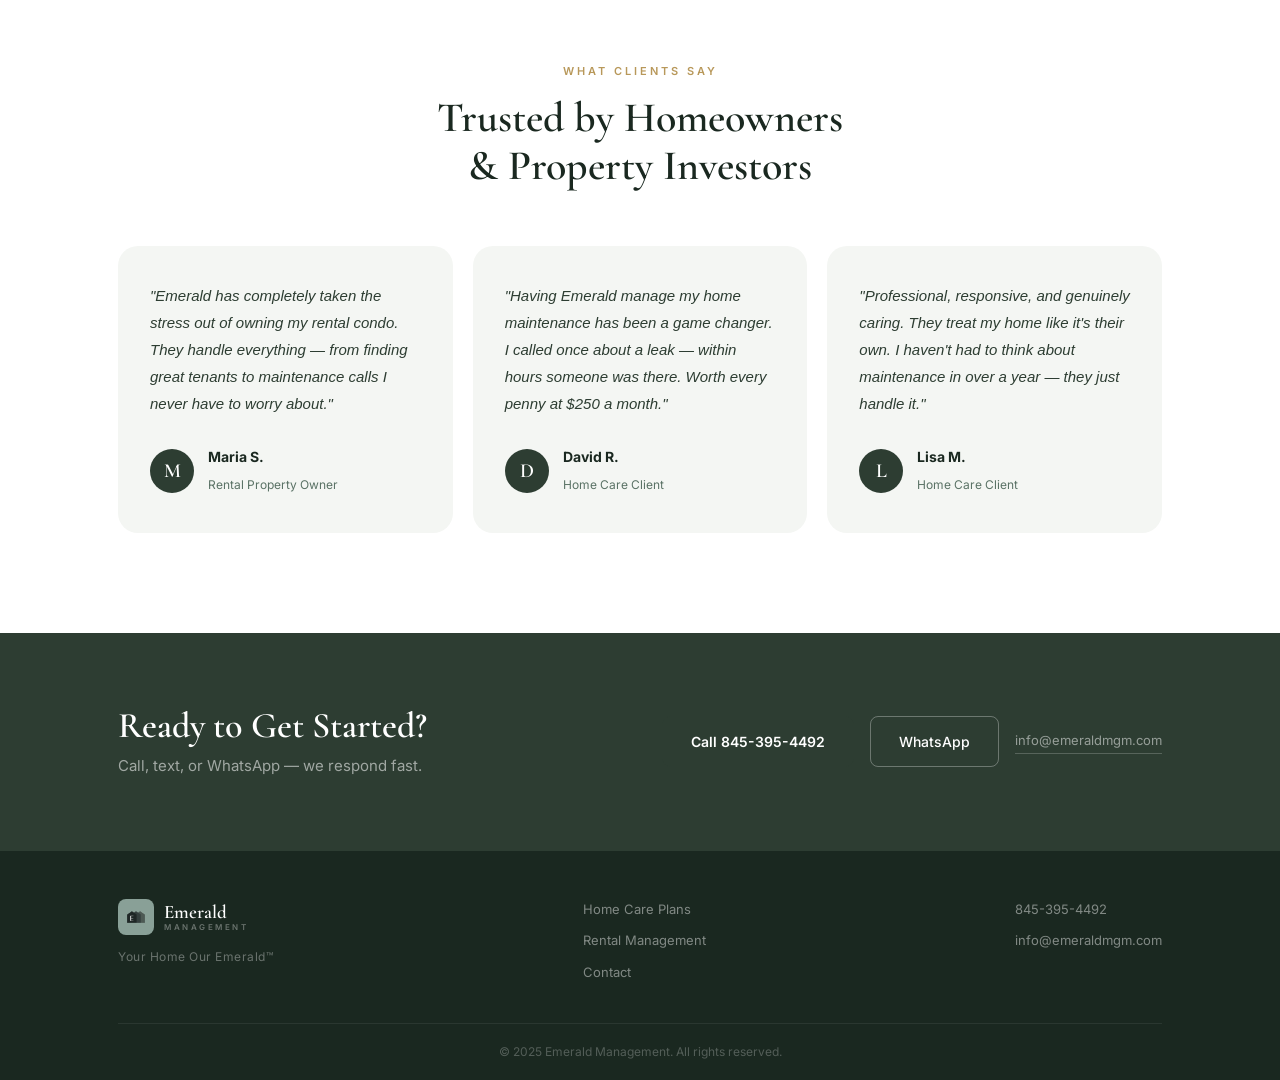
==== commit 778a622c: "3-page restructure: gateway landing page + home-care page + rentals fixes - New index.html: gateway " ====
--- a/index.html
+++ b/index.html
@@ -3,7 +3,7 @@
 <head>
   <meta charset="UTF-8" />
   <meta name="viewport" content="width=device-width, initial-scale=1.0" />
-  <title>Emerald Management | Your Home Our Emerald™</title>
+  <title>Emerald Management | Home Care & Property Management</title>
   <link rel="stylesheet" href="styles.css" />
   <link rel="preconnect" href="https://fonts.googleapis.com" />
   <link rel="preconnect" href="https://fonts.gstatic.com" crossorigin />
@@ -14,7 +14,7 @@
   <!-- NAV -->
   <nav class="nav" id="nav">
     <div class="nav-inner">
-      <a href="#home" class="nav-brand">
+      <a href="index.html" class="nav-brand">
         <img src="logo.png" alt="Emerald Management" class="nav-logo-img" />
         <div class="nav-brand-text">
           <span class="nav-brand-name">Emerald</span>
@@ -22,10 +22,8 @@
         </div>
       </a>
       <ul class="nav-menu" id="navMenu">
-        <li><a href="#services">Services</a></li>
-        <li><a href="#plans">Plans</a></li>
+        <li><a href="home-care.html">Home Care</a></li>
         <li><a href="rentals.html">Rental Management</a></li>
-        <li><a href="#about">About</a></li>
         <li><a href="#contact" class="nav-btn">Contact Us</a></li>
       </ul>
       <button class="nav-hamburger" id="navHamburger" aria-label="Menu">
@@ -35,258 +33,110 @@
   </nav>
 
   <!-- HERO -->
-  <section class="hero" id="home">
-    <div class="hero-inner">
-      <div class="hero-left">
-        <span class="hero-label">Your Home Our Emerald™</span>
-        <h1>We Take Care<br />of Your Home</h1>
-        <p>Emerald Management handles all your home maintenance needs — so you can enjoy your sanctuary without the stress.</p>
-        <div class="hero-actions">
-          <a href="#plans" class="btn-dark">See Our Plans</a>
-          <a href="tel:8453954492" class="btn-ghost">Call 845-395-4492</a>
+  <section class="gw-hero">
+    <div class="gw-hero-inner">
+      <div class="gw-hero-text">
+        <span class="gw-eyebrow">Your Home Our Emerald™</span>
+        <h1 class="gw-h1">Complete Home &amp;<br />Property Management</h1>
+        <p class="gw-sub">One trusted team for two essential services — protecting your home or managing your rental property in the Hudson Valley.</p>
+      </div>
+      <div class="gw-paths">
+        <a href="home-care.html" class="gw-path-card">
+          <div class="gw-path-badge">From $250 / month</div>
+          <h2>Home Care Plans</h2>
+          <p>Year-round maintenance, 24/7 on-call support, and seasonal prep — so you can enjoy your home without the stress.</p>
+          <ul class="gw-path-list">
+            <li>24/7 on-call plumbers &amp; handymen</li>
+            <li>Seasonal prep &amp; gutter cleaning</li>
+            <li>Snow removal &amp; lawn care</li>
+            <li>Maintenance checks every 4 months</li>
+          </ul>
+          <div class="gw-path-cta">Explore Plans <span>→</span></div>
+        </a>
+        <a href="rentals.html" class="gw-path-card">
+          <div class="gw-path-badge">Full-Service</div>
+          <h2>Rental Management</h2>
+          <p>From tenant screening to monthly disbursements — we handle everything so you can invest without the headaches.</p>
+          <ul class="gw-path-list">
+            <li>Tenant placement &amp; screening</li>
+            <li>Rent collection &amp; owner reporting</li>
+            <li>Property maintenance coordination</li>
+            <li>Lease management &amp; renewals</li>
+          </ul>
+          <div class="gw-path-cta">Explore Service <span>→</span></div>
+        </a>
+      </div>
+    </div>
+  </section>
+
+  <!-- WHY EMERALD -->
+  <section class="gw-why">
+    <div class="wrap">
+      <div class="gw-why-header">
+        <span class="eyebrow">Why Emerald</span>
+        <h2>Built on Trust &amp; Reliability</h2>
+        <p>We show up, we follow through, and we treat every property like our own.</p>
+      </div>
+      <div class="gw-pillars">
+        <div class="gw-pillar">
+          <div class="gw-pillar-num">01</div>
+          <h3>Licensed Professionals</h3>
+          <p>Our vetted network of plumbers, electricians, and contractors handles every job right the first time.</p>
         </div>
-      </div>
-      <div class="hero-right">
-        <div class="hero-feature-card">
-          <div class="hfc-top">
-            <img src="logo.png" alt="Emerald" class="hfc-logo" />
-            <div class="hfc-badge">Available 24/7</div>
-          </div>
-          <div class="hfc-divider"></div>
-          <div class="hfc-items">
-            <div class="hfc-item">
-              <span class="hfc-dot"></span>
-              <span>On-call plumbers, electricians & handymen</span>
-            </div>
-            <div class="hfc-item">
-              <span class="hfc-dot"></span>
-              <span>Maintenance checks every 4 months</span>
-            </div>
-            <div class="hfc-item">
-              <span class="hfc-dot"></span>
-              <span>Seasonal prep &amp; gutter cleaning</span>
-            </div>
-            <div class="hfc-item">
-              <span class="hfc-dot"></span>
-              <span>Snow removal &amp; lawn care</span>
-            </div>
-          </div>
-          <a href="#contact" class="hfc-cta">Get a Free Consultation →</a>
+        <div class="gw-pillar">
+          <div class="gw-pillar-num">02</div>
+          <h3>True 24/7 Support</h3>
+          <p>Emergency or routine — we're reachable by call, text, or WhatsApp whenever you need us.</p>
+        </div>
+        <div class="gw-pillar">
+          <div class="gw-pillar-num">03</div>
+          <h3>Transparent Pricing</h3>
+          <p>Flat monthly rates with no hidden fees. You always know exactly what you're paying for.</p>
+        </div>
+        <div class="gw-pillar">
+          <div class="gw-pillar-num">04</div>
+          <h3>Hudson Valley Local</h3>
+          <p>We know this community and this climate. No out-of-state management company — just your neighbors.</p>
         </div>
       </div>
     </div>
   </section>
 
-  <!-- YOUR YEAR PLAN TOOL -->
-  <section class="year-plan" id="year-plan">
+  <!-- TESTIMONIALS -->
+  <section class="gw-testimonials">
     <div class="wrap">
-      <div class="yp-header">
-        <span class="eyebrow">Built For Your Home</span>
-        <h2>See Your Year of Care</h2>
-        <p>Tell us about your home and we'll show you exactly what we take care of — season by season.</p>
+      <div class="gw-testi-header">
+        <span class="eyebrow">What Clients Say</span>
+        <h2>Trusted by Homeowners<br />&amp; Property Investors</h2>
       </div>
-
-      <div class="yp-toggles">
-        <div class="yp-toggle-group">
-          <span class="yp-toggle-label">Do you have a pool?</span>
-          <div class="yp-toggle-btns">
-            <button class="yp-btn active" data-q="pool" data-v="no">No</button>
-            <button class="yp-btn" data-q="pool" data-v="yes">Yes</button>
+      <div class="gw-testi-grid">
+        <div class="gw-testi-card">
+          <p>"Emerald has completely taken the stress out of owning my rental condo. They handle everything — from finding great tenants to maintenance calls I never have to worry about."</p>
+          <div class="gw-testi-author">
+            <div class="gw-testi-avatar">M</div>
+            <div>
+              <strong>Maria S.</strong>
+              <span>Rental Property Owner</span>
+            </div>
           </div>
         </div>
-        <div class="yp-divider"></div>
-        <div class="yp-toggle-group">
-          <span class="yp-toggle-label">Do you have a sprinkler system?</span>
-          <div class="yp-toggle-btns">
-            <button class="yp-btn active" data-q="sprinkler" data-v="no">No</button>
-            <button class="yp-btn" data-q="sprinkler" data-v="yes">Yes</button>
+        <div class="gw-testi-card">
+          <p>"Having Emerald manage my home maintenance has been a game changer. I called once about a leak — within hours someone was there. Worth every penny at $250 a month."</p>
+          <div class="gw-testi-author">
+            <div class="gw-testi-avatar">D</div>
+            <div>
+              <strong>David R.</strong>
+              <span>Home Care Client</span>
+            </div>
           </div>
         </div>
-      </div>
-
-      <div class="yp-cards">
-        <div class="yp-card" id="card-spring">
-          <div class="yp-card-top spring">
-            <span class="yp-season-icon">🌱</span>
+        <div class="gw-testi-card">
+          <p>"Professional, responsive, and genuinely caring. They treat my home like it's their own. I haven't had to think about maintenance in over a year — they just handle it."</p>
+          <div class="gw-testi-author">
+            <div class="gw-testi-avatar">L</div>
             <div>
-              <p class="yp-season-name">Spring</p>
-              <p class="yp-season-months">March — May</p>
-            </div>
-          </div>
-          <ul class="yp-items" id="items-spring"></ul>
-        </div>
-        <div class="yp-card" id="card-summer">
-          <div class="yp-card-top summer">
-            <span class="yp-season-icon">☀️</span>
-            <div>
-              <p class="yp-season-name">Summer</p>
-              <p class="yp-season-months">June — August</p>
-            </div>
-          </div>
-          <ul class="yp-items" id="items-summer"></ul>
-        </div>
-        <div class="yp-card" id="card-fall">
-          <div class="yp-card-top fall">
-            <span class="yp-season-icon">🍂</span>
-            <div>
-              <p class="yp-season-name">Fall</p>
-              <p class="yp-season-months">September — November</p>
-            </div>
-          </div>
-          <ul class="yp-items" id="items-fall"></ul>
-        </div>
-        <div class="yp-card" id="card-winter">
-          <div class="yp-card-top winter">
-            <span class="yp-season-icon">❄️</span>
-            <div>
-              <p class="yp-season-name">Winter</p>
-              <p class="yp-season-months">December — February</p>
-            </div>
-          </div>
-          <ul class="yp-items" id="items-winter"></ul>
-        </div>
-      </div>
-
-      <div class="yp-footer">
-        <p>All of this is included in your <strong>Essential Care plan at $250/month.</strong></p>
-        <a href="#contact" class="btn-dark">Get Started Today</a>
-      </div>
-    </div>
-  </section>
-
-  <!-- SERVICES -->
-  <section class="services" id="services">
-    <div class="wrap">
-      <div class="section-top">
-        <div>
-          <span class="eyebrow">What We Do</span>
-          <h2>Everything Your<br />Home Needs</h2>
-        </div>
-        <p class="section-desc">From emergency repairs to seasonal prep, our team handles it all year-round.</p>
-      </div>
-      <div class="services-grid">
-        <div class="svc-card">
-          <div class="svc-num">01</div>
-          <h3>24/7 On-Call Assistance</h3>
-          <p>Plumbers, electricians, and handymen ready to resolve any issue with a single call.</p>
-        </div>
-        <div class="svc-card">
-          <div class="svc-num">02</div>
-          <h3>Regular Maintenance Checks</h3>
-          <p>Thorough home inspections every 4 months — AC filters, water softeners, and more.</p>
-        </div>
-        <div class="svc-card">
-          <div class="svc-num">03</div>
-          <h3>Gutter Cleaning</h3>
-          <p>Annual pre-winter gutter clearing to protect your home from water damage.</p>
-        </div>
-        <div class="svc-card">
-          <div class="svc-num">04</div>
-          <h3>Seasonal Preparation</h3>
-          <p>Sprinkler system open/close, outdoor furniture storage, and seasonal readiness.</p>
-        </div>
-        <div class="svc-card">
-          <div class="svc-num">05</div>
-          <h3>Snow Removal</h3>
-          <p>Safe access to your home all winter — we handle the snow so you don't have to.</p>
-        </div>
-        <div class="svc-card">
-          <div class="svc-num">06</div>
-          <h3>Lawn & Exterior Care</h3>
-          <p>Weekly grass cutting, annual power wash, and dryer vent cleaning included.</p>
-        </div>
-      </div>
-    </div>
-  </section>
-
-  <!-- PLANS -->
-  <section class="plans" id="plans">
-    <div class="wrap">
-      <div class="plans-header">
-        <span class="eyebrow">Pricing</span>
-        <h2>One Simple Plan</h2>
-        <p>No hidden fees, no surprises. Everything your home needs for one flat monthly rate.</p>
-      </div>
-      <div class="plans-row">
-
-        <div class="plan-main">
-          <div class="plan-top">
-            <div>
-              <p class="plan-name">Essential Care</p>
-              <div class="plan-price-row">
-                <span class="plan-dollar">$</span>
-                <span class="plan-amount">250</span>
-                <span class="plan-mo">/month</span>
-              </div>
-            </div>
-            <a href="#contact" class="btn-dark">Get Started</a>
-          </div>
-          <div class="plan-divider"></div>
-          <div class="plan-features-grid">
-            <div class="pf-item"><span class="pf-check">✓</span><span>24/7 on-call assistance</span></div>
-            <div class="pf-item"><span class="pf-check">✓</span><span>Maintenance checks every 4 months</span></div>
-            <div class="pf-item"><span class="pf-check">✓</span><span>AC filter &amp; water softener service</span></div>
-            <div class="pf-item"><span class="pf-check">✓</span><span>Yearly gutter cleaning</span></div>
-            <div class="pf-item"><span class="pf-check">✓</span><span>Annual garbage can cleaning</span></div>
-            <div class="pf-item"><span class="pf-check">✓</span><span>Sprinkler system open &amp; close</span></div>
-            <div class="pf-item"><span class="pf-check">✓</span><span>Outdoor furniture storage</span></div>
-            <div class="pf-item"><span class="pf-check">✓</span><span>More services added regularly</span></div>
-          </div>
-        </div>
-
-        <div class="plan-side">
-          <div class="plan-coming-card">
-            <span class="coming-badge">Coming Soon</span>
-            <h3>Pool Care Plan</h3>
-            <p>A dedicated plan to keep your pool in pristine condition throughout the summer season.</p>
-            <a href="#contact" class="btn-outline-dark">Get Notified</a>
-          </div>
-          <div class="plan-contact-card">
-            <p>Questions about what's included?</p>
-            <a href="tel:8453954492">Call or text us →</a>
-          </div>
-        </div>
-
-      </div>
-    </div>
-  </section>
-
-  <!-- ABOUT -->
-  <section class="about" id="about">
-    <div class="wrap">
-      <div class="about-grid">
-        <div class="about-left">
-          <span class="eyebrow">About Us</span>
-          <h2>We Treat Your Home Like Our Own</h2>
-          <p>At Emerald Management, we understand that your home is your sanctuary. Our mission is to provide the highest level of convenience and peace of mind by taking care of all your home maintenance needs.</p>
-          <p>With a dedicated team of experienced professionals — plumbers, electricians, handymen, and lawn care specialists — we've built our reputation on reliability, transparency, and genuine care for every home we serve.</p>
-          <ul class="about-checks">
-            <li><span>✓</span> Experienced, licensed professionals</li>
-            <li><span>✓</span> Proactive care — we catch problems early</li>
-            <li><span>✓</span> Reachable by call, text, or WhatsApp</li>
-            <li><span>✓</span> Transparent pricing — no hidden fees</li>
-          </ul>
-          <a href="#plans" class="btn-dark">See Our Plan</a>
-        </div>
-        <div class="about-right">
-          <div class="about-card">
-            <img src="logo.png" alt="Emerald Management" class="about-card-logo" />
-            <blockquote>"Your Home Our Emerald™"</blockquote>
-            <div class="about-stats-row">
-              <div class="a-stat">
-                <strong>24/7</strong>
-                <span>On-Call</span>
-              </div>
-              <div class="a-stat-line"></div>
-              <div class="a-stat">
-                <strong>3×</strong>
-                <span>Yearly Checks</span>
-              </div>
-              <div class="a-stat-line"></div>
-              <div class="a-stat">
-                <strong>$250</strong>
-                <span>Flat Rate</span>
-              </div>
+              <strong>Lisa M.</strong>
+              <span>Home Care Client</span>
             </div>
           </div>
         </div>
@@ -294,84 +144,18 @@
     </div>
   </section>
 
-  <!-- CONTACT -->
-  <section class="contact" id="contact">
+  <!-- CONTACT BAR -->
+  <section class="gw-contact-bar" id="contact">
     <div class="wrap">
-      <div class="contact-grid">
-        <div class="contact-left">
-          <span class="eyebrow">Get In Touch</span>
-          <h2>Let's Talk About Your Home</h2>
-          <p>Ready to take the stress out of home maintenance? Reach out — we'd love to help.</p>
-          <div class="contact-ways">
-            <a href="tel:8453954492" class="cway">
-              <div class="cway-icon">📞</div>
-              <div>
-                <strong>Call / Text / WhatsApp</strong>
-                <span>845-395-4492</span>
-              </div>
-            </a>
-            <a href="mailto:info@emeraldmgm.com" class="cway">
-              <div class="cway-icon">✉️</div>
-              <div>
-                <strong>Email</strong>
-                <span>info@emeraldmgm.com</span>
-              </div>
-            </a>
-            <div class="cway">
-              <div class="cway-icon">🕐</div>
-              <div>
-                <strong>Emergency</strong>
-                <span>Available 24/7</span>
-              </div>
-            </div>
-          </div>
-          <div class="contact-btns">
-            <a href="tel:8453954492" class="btn-dark">Call Now</a>
-            <a href="https://wa.me/18453954492" class="btn-outline-dark">WhatsApp</a>
-          </div>
+      <div class="gw-cbar-inner">
+        <div class="gw-cbar-text">
+          <h2>Ready to Get Started?</h2>
+          <p>Call, text, or WhatsApp — we respond fast.</p>
         </div>
-        <div class="contact-right">
-          <form id="contactForm" class="cform">
-            <h3>Send a Message</h3>
-            <div class="cform-row">
-              <div class="cform-field">
-                <label>First Name</label>
-                <input type="text" name="firstName" placeholder="Jane" required />
-              </div>
-              <div class="cform-field">
-                <label>Last Name</label>
-                <input type="text" name="lastName" placeholder="Smith" required />
-              </div>
-            </div>
-            <div class="cform-field">
-              <label>Email</label>
-              <input type="email" name="email" placeholder="jane@example.com" required />
-            </div>
-            <div class="cform-field">
-              <label>Phone</label>
-              <input type="tel" name="phone" placeholder="(845) 000-0000" />
-            </div>
-            <div class="cform-field">
-              <label>Interested In</label>
-              <select name="plan">
-                <option value="">Select...</option>
-                <option value="essential">Essential Care — $250/month</option>
-                <option value="pool">Pool Plan (Coming Soon)</option>
-                <option value="question">General Question</option>
-              </select>
-            </div>
-            <div class="cform-field">
-              <label>Message</label>
-              <textarea name="message" rows="4" placeholder="Tell us about your home..."></textarea>
-            </div>
-            <button type="submit" class="btn-dark btn-full">Send Message</button>
-            <p class="cform-note">We'll respond as soon as possible.</p>
-          </form>
-          <div id="formSuccess" class="cform-success" style="display:none">
-            <div class="success-check">✓</div>
-            <h3>Message Sent!</h3>
-            <p>We'll be in touch very soon.</p>
-          </div>
+        <div class="gw-cbar-actions">
+          <a href="tel:8453954492" class="btn-dark">Call 845-395-4492</a>
+          <a href="https://wa.me/18453954492" class="btn-ghost">WhatsApp</a>
+          <a href="mailto:info@emeraldmgm.com" class="gw-email-link">info@emeraldmgm.com</a>
         </div>
       </div>
     </div>
@@ -382,7 +166,7 @@
     <div class="wrap">
       <div class="footer-top">
         <div class="footer-brand">
-          <a href="#home" class="nav-brand">
+          <a href="index.html" class="nav-brand">
             <img src="logo.png" alt="Emerald Management" class="nav-logo-img" />
             <div class="nav-brand-text">
               <span class="nav-brand-name">Emerald</span>
@@ -392,9 +176,8 @@
           <p>Your Home Our Emerald™</p>
         </div>
         <div class="footer-links">
-          <a href="#services">Services</a>
-          <a href="#plans">Plans</a>
-          <a href="#about">About</a>
+          <a href="home-care.html">Home Care Plans</a>
+          <a href="rentals.html">Rental Management</a>
           <a href="#contact">Contact</a>
         </div>
         <div class="footer-contact">
@@ -403,11 +186,11 @@
         </div>
       </div>
       <div class="footer-bottom">
-        <p>© 2024 Emerald Management. All rights reserved.</p>
+        <p>© 2025 Emerald Management. All rights reserved.</p>
       </div>
     </div>
   </footer>
 
-  <script src="script.js"></script>
+  <script src="index.js"></script>
 </body>
 </html>
--- a/styles.css
+++ b/styles.css
@@ -359,7 +359,6 @@
   display: flex;
   align-items: center;
   justify-content: center;
-  gap: 0;
   background: var(--pale);
   border-radius: var(--radius-lg);
   padding: 28px 40px;
@@ -1065,23 +1064,66 @@
 }
 
 /* ===== RESPONSIVE ===== */
+
+/* --- Large tablet: 901px – 1024px --- */
 @media (max-width: 1024px) {
+  .wrap { padding: 0 32px; }
+
+  /* Hero: shrink gap, keep two columns */
+  .hero-inner {
+    gap: 40px;
+    padding: 110px 32px 70px;
+  }
+
+  /* Services: 2-column grid */
+  .services-grid { grid-template-columns: repeat(2, 1fr); }
+
+  /* Section header stacks */
+  .section-top { flex-direction: column; align-items: flex-start; gap: 12px; }
+  .section-desc { text-align: left; max-width: 100%; flex-shrink: 1; }
+
+  /* Year plan: 2-column cards */
+  .yp-cards { grid-template-columns: repeat(2, 1fr); }
+
+  /* Plans: single column, side cards go side-by-side */
   .plans-row { grid-template-columns: 1fr; }
   .plan-side { flex-direction: row; }
   .plan-coming-card, .plan-contact-card { flex: 1; }
-  .section-top { flex-direction: column; align-items: flex-start; gap: 12px; }
-  .section-desc { text-align: left; max-width: 100%; }
-  .hero-inner { gap: 40px; padding: 110px 28px 70px; }
-  .services-grid { grid-template-columns: repeat(2, 1fr); }
-  .yp-cards { grid-template-columns: repeat(2, 1fr); }
-  .about-grid { gap: 40px; }
-  .contact-grid { gap: 40px; }
-}
-
+
+  /* About & contact: reduce gap */
+  .about-grid { gap: 48px; }
+  .contact-grid { gap: 48px; }
+}
+
+/* --- Tablet portrait: 769px – 900px --- */
+@media (max-width: 900px) {
+  /* Hero switches to single column */
+  .hero-inner {
+    grid-template-columns: 1fr;
+    padding: 110px 32px 64px;
+    gap: 40px;
+    max-width: 640px;
+  }
+
+  /* About & contact stack */
+  .about-grid { grid-template-columns: 1fr; gap: 40px; }
+  .contact-grid { grid-template-columns: 1fr; gap: 40px; }
+}
+
+/* --- Mobile: up to 768px --- */
 @media (max-width: 768px) {
+  .wrap { padding: 0 20px; }
+
+  /* Year plan toggles stack */
+  .yp-toggles {
+    flex-direction: column;
+    align-items: flex-start;
+    padding: 24px 20px;
+  }
   .yp-cards { grid-template-columns: 1fr 1fr; }
-  .yp-toggles { flex-direction: column; align-items: flex-start; }
   .yp-divider { display: none; }
+
+  /* Nav: hamburger menu */
   .nav-hamburger { display: flex; }
   .nav-menu {
     display: none;
@@ -1102,14 +1144,17 @@
   .nav-menu a { font-size: 16px; color: rgba(255,255,255,.85); }
   .nav-btn { width: 100%; text-align: center; }
 
+  /* Hero */
   .hero-inner {
     grid-template-columns: 1fr;
     padding: 96px 20px 60px;
     gap: 36px;
+    max-width: 100%;
   }
   .hero-left h1 { font-size: 38px; }
   .hero-left p { font-size: 15px; }
 
+  /* Section spacing */
   .services { padding: 72px 0; }
   .plans { padding: 72px 0; }
   .about { padding: 72px 0; }
@@ -1117,32 +1162,389 @@
 
   .services-grid { grid-template-columns: 1fr 1fr; }
 
+  /* Plans */
   .plan-main { padding: 32px 24px; }
   .plan-top { flex-direction: column; gap: 20px; }
   .plan-features-grid { grid-template-columns: 1fr; }
   .plan-side { flex-direction: column; }
 
-  .about-grid { grid-template-columns: 1fr; gap: 40px; }
-  .contact-grid { grid-template-columns: 1fr; gap: 40px; }
+  /* About & contact — already stacked at 900px */
+  .about-grid { grid-template-columns: 1fr; gap: 36px; }
+  .contact-grid { grid-template-columns: 1fr; gap: 36px; }
   .cform { padding: 28px 20px; }
   .cform-row { grid-template-columns: 1fr; }
 
+  /* Footer */
   .footer-top { flex-direction: column; gap: 28px; }
 }
 
+/* --- Small mobile: up to 480px --- */
 @media (max-width: 480px) {
+  .wrap { padding: 0 16px; }
+
   .yp-cards { grid-template-columns: 1fr; }
-  .wrap { padding: 0 18px; }
+
   .hero-left h1 { font-size: 32px; }
   .hero-actions { flex-direction: column; }
   .hero-actions .btn-dark,
   .hero-actions .btn-ghost { text-align: center; width: 100%; }
+
   .services-grid { grid-template-columns: 1fr; }
+
   .plan-amount { font-size: 52px; }
+
   .about-stats-row { flex-direction: column; gap: 12px; }
   .a-stat-line { width: 40px; height: 1px; }
+
   .contact-btns { flex-direction: column; }
   .contact-btns .btn-dark,
   .contact-btns .btn-outline-dark { text-align: center; }
+
   .footer-bottom p { font-size: 11px; }
 }
+
+/* ===== GATEWAY (index.html) ===== */
+
+.gw-hero {
+  background: linear-gradient(140deg, var(--ink) 0%, var(--ink-2) 55%, #2a4a38 100%);
+  min-height: 100vh;
+  display: flex;
+  align-items: center;
+  position: relative;
+  overflow: hidden;
+}
+
+.gw-hero::before {
+  content: '';
+  position: absolute;
+  inset: 0;
+  background: radial-gradient(ellipse at 65% 45%, rgba(184,152,90,.1) 0%, transparent 60%);
+}
+
+.gw-hero-inner {
+  position: relative;
+  z-index: 1;
+  width: 100%;
+  max-width: 1100px;
+  margin: 0 auto;
+  padding: 130px 28px 90px;
+}
+
+.gw-hero-text {
+  text-align: center;
+  margin-bottom: 60px;
+}
+
+.gw-eyebrow {
+  display: block;
+  font-size: 11px;
+  font-weight: 600;
+  letter-spacing: 3px;
+  text-transform: uppercase;
+  color: var(--gold-lt);
+  margin-bottom: 20px;
+}
+
+.gw-h1 {
+  font-size: clamp(40px, 5.5vw, 64px);
+  color: var(--white);
+  line-height: 1.08;
+  margin-bottom: 20px;
+}
+
+.gw-sub {
+  font-size: 17px;
+  color: rgba(255,255,255,.6);
+  max-width: 520px;
+  margin: 0 auto;
+  line-height: 1.75;
+}
+
+.gw-paths {
+  display: grid;
+  grid-template-columns: 1fr 1fr;
+  gap: 20px;
+}
+
+.gw-path-card {
+  background: rgba(255,255,255,.06);
+  border: 1px solid rgba(255,255,255,.12);
+  border-radius: var(--radius-lg);
+  padding: 40px 36px;
+  backdrop-filter: blur(10px);
+  transition: var(--ease);
+  display: flex;
+  flex-direction: column;
+  gap: 16px;
+}
+
+.gw-path-card:hover {
+  background: rgba(255,255,255,.1);
+  border-color: rgba(184,152,90,.4);
+  transform: translateY(-4px);
+  box-shadow: 0 24px 60px rgba(0,0,0,.3);
+}
+
+.gw-path-badge {
+  display: inline-flex;
+  align-self: flex-start;
+  font-size: 11px;
+  font-weight: 600;
+  color: var(--gold-lt);
+  background: rgba(184,152,90,.15);
+  border: 1px solid rgba(184,152,90,.3);
+  padding: 5px 14px;
+  border-radius: 20px;
+  letter-spacing: .5px;
+}
+
+.gw-path-card h2 {
+  font-size: 28px;
+  color: var(--white);
+  line-height: 1.2;
+  margin: 0;
+}
+
+.gw-path-card > p {
+  font-size: 14px;
+  color: rgba(255,255,255,.6);
+  line-height: 1.75;
+  margin: 0;
+}
+
+.gw-path-list {
+  list-style: none;
+  display: flex;
+  flex-direction: column;
+  gap: 9px;
+  flex: 1;
+}
+
+.gw-path-list li {
+  font-size: 13px;
+  color: rgba(255,255,255,.55);
+  display: flex;
+  align-items: center;
+  gap: 10px;
+}
+
+.gw-path-list li::before {
+  content: '';
+  width: 5px;
+  height: 5px;
+  background: var(--gold);
+  border-radius: 50%;
+  flex-shrink: 0;
+}
+
+.gw-path-cta {
+  display: flex;
+  align-items: center;
+  gap: 8px;
+  font-size: 14px;
+  font-weight: 600;
+  color: var(--gold-lt);
+  margin-top: 8px;
+  transition: var(--ease);
+}
+
+.gw-path-card:hover .gw-path-cta { gap: 14px; }
+
+/* Why Emerald */
+.gw-why {
+  padding: 100px 0;
+  background: var(--pale);
+}
+
+.gw-why-header {
+  text-align: center;
+  margin-bottom: 64px;
+}
+
+.gw-why-header h2 { font-size: clamp(28px, 4vw, 42px); color: var(--ink); margin-bottom: 12px; }
+.gw-why-header p { font-size: 15px; color: var(--sage); }
+
+.gw-pillars {
+  display: grid;
+  grid-template-columns: repeat(4, 1fr);
+  gap: 2px;
+  background: var(--pale-2);
+  border-radius: var(--radius-lg);
+  overflow: hidden;
+}
+
+.gw-pillar {
+  background: var(--white);
+  padding: 36px 28px;
+  transition: var(--ease);
+}
+
+.gw-pillar:hover { background: var(--ink-2); }
+
+.gw-pillar-num {
+  font-family: 'Cormorant Garamond', serif;
+  font-size: 36px;
+  font-weight: 600;
+  color: var(--pale-2);
+  line-height: 1;
+  margin-bottom: 16px;
+  transition: var(--ease);
+}
+
+.gw-pillar:hover .gw-pillar-num { color: rgba(255,255,255,.2); }
+
+.gw-pillar h3 {
+  font-size: 17px;
+  color: var(--ink);
+  margin-bottom: 10px;
+  transition: var(--ease);
+}
+
+.gw-pillar:hover h3 { color: var(--white); }
+
+.gw-pillar p {
+  font-size: 13px;
+  color: var(--sage);
+  line-height: 1.7;
+  transition: var(--ease);
+}
+
+.gw-pillar:hover p { color: rgba(255,255,255,.6); }
+
+/* Testimonials */
+.gw-testimonials {
+  padding: 100px 0;
+  background: var(--white);
+}
+
+.gw-testi-header {
+  text-align: center;
+  margin-bottom: 56px;
+}
+
+.gw-testi-header h2 { font-size: clamp(28px, 4vw, 42px); color: var(--ink); margin-bottom: 0; }
+
+.gw-testi-grid {
+  display: grid;
+  grid-template-columns: repeat(3, 1fr);
+  gap: 20px;
+}
+
+.gw-testi-card {
+  background: var(--pale);
+  border-radius: var(--radius-lg);
+  padding: 36px 32px;
+  display: flex;
+  flex-direction: column;
+  gap: 28px;
+}
+
+.gw-testi-card > p {
+  font-size: 15px;
+  color: var(--ink-2);
+  line-height: 1.8;
+  flex: 1;
+  font-style: italic;
+}
+
+.gw-testi-author {
+  display: flex;
+  align-items: center;
+  gap: 14px;
+}
+
+.gw-testi-avatar {
+  width: 44px;
+  height: 44px;
+  background: var(--ink-2);
+  color: var(--white);
+  border-radius: 50%;
+  display: flex;
+  align-items: center;
+  justify-content: center;
+  font-family: 'Cormorant Garamond', serif;
+  font-size: 20px;
+  font-weight: 600;
+  flex-shrink: 0;
+}
+
+.gw-testi-author strong {
+  display: block;
+  font-size: 14px;
+  color: var(--ink);
+  margin-bottom: 2px;
+}
+
+.gw-testi-author span {
+  font-size: 12px;
+  color: var(--sage);
+}
+
+/* Contact bar */
+.gw-contact-bar {
+  background: var(--ink-2);
+  padding: 72px 0;
+}
+
+.gw-cbar-inner {
+  display: flex;
+  justify-content: space-between;
+  align-items: center;
+  gap: 40px;
+  flex-wrap: wrap;
+}
+
+.gw-cbar-text h2 {
+  font-size: clamp(24px, 3vw, 36px);
+  color: var(--white);
+  margin-bottom: 8px;
+}
+
+.gw-cbar-text p {
+  font-size: 15px;
+  color: rgba(255,255,255,.55);
+}
+
+.gw-cbar-actions {
+  display: flex;
+  align-items: center;
+  gap: 16px;
+  flex-wrap: wrap;
+  flex-shrink: 0;
+}
+
+.gw-cbar-actions .btn-ghost { border-color: rgba(255,255,255,.3); }
+
+.gw-email-link {
+  font-size: 13px;
+  color: rgba(255,255,255,.5);
+  transition: var(--ease);
+  border-bottom: 1px solid rgba(255,255,255,.2);
+  padding-bottom: 1px;
+}
+.gw-email-link:hover { color: var(--white); border-color: rgba(255,255,255,.5); }
+
+/* Gateway responsive */
+@media (max-width: 1024px) {
+  .gw-pillars { grid-template-columns: repeat(2, 1fr); }
+  .gw-testi-grid { grid-template-columns: repeat(2, 1fr); }
+}
+
+@media (max-width: 768px) {
+  .gw-hero-inner { padding: 110px 20px 64px; }
+  .gw-hero-text { margin-bottom: 40px; }
+  .gw-paths { grid-template-columns: 1fr; gap: 16px; }
+  .gw-why { padding: 72px 0; }
+  .gw-testimonials { padding: 72px 0; }
+  .gw-testi-grid { grid-template-columns: 1fr; }
+  .gw-contact-bar { padding: 48px 0; }
+  .gw-cbar-inner { flex-direction: column; align-items: flex-start; }
+}
+
+@media (max-width: 480px) {
+  .gw-h1 { font-size: 34px; }
+  .gw-pillars { grid-template-columns: 1fr; }
+  .gw-cbar-actions { flex-direction: column; width: 100%; }
+  .gw-cbar-actions .btn-dark,
+  .gw-cbar-actions .btn-ghost { text-align: center; width: 100%; }
+}
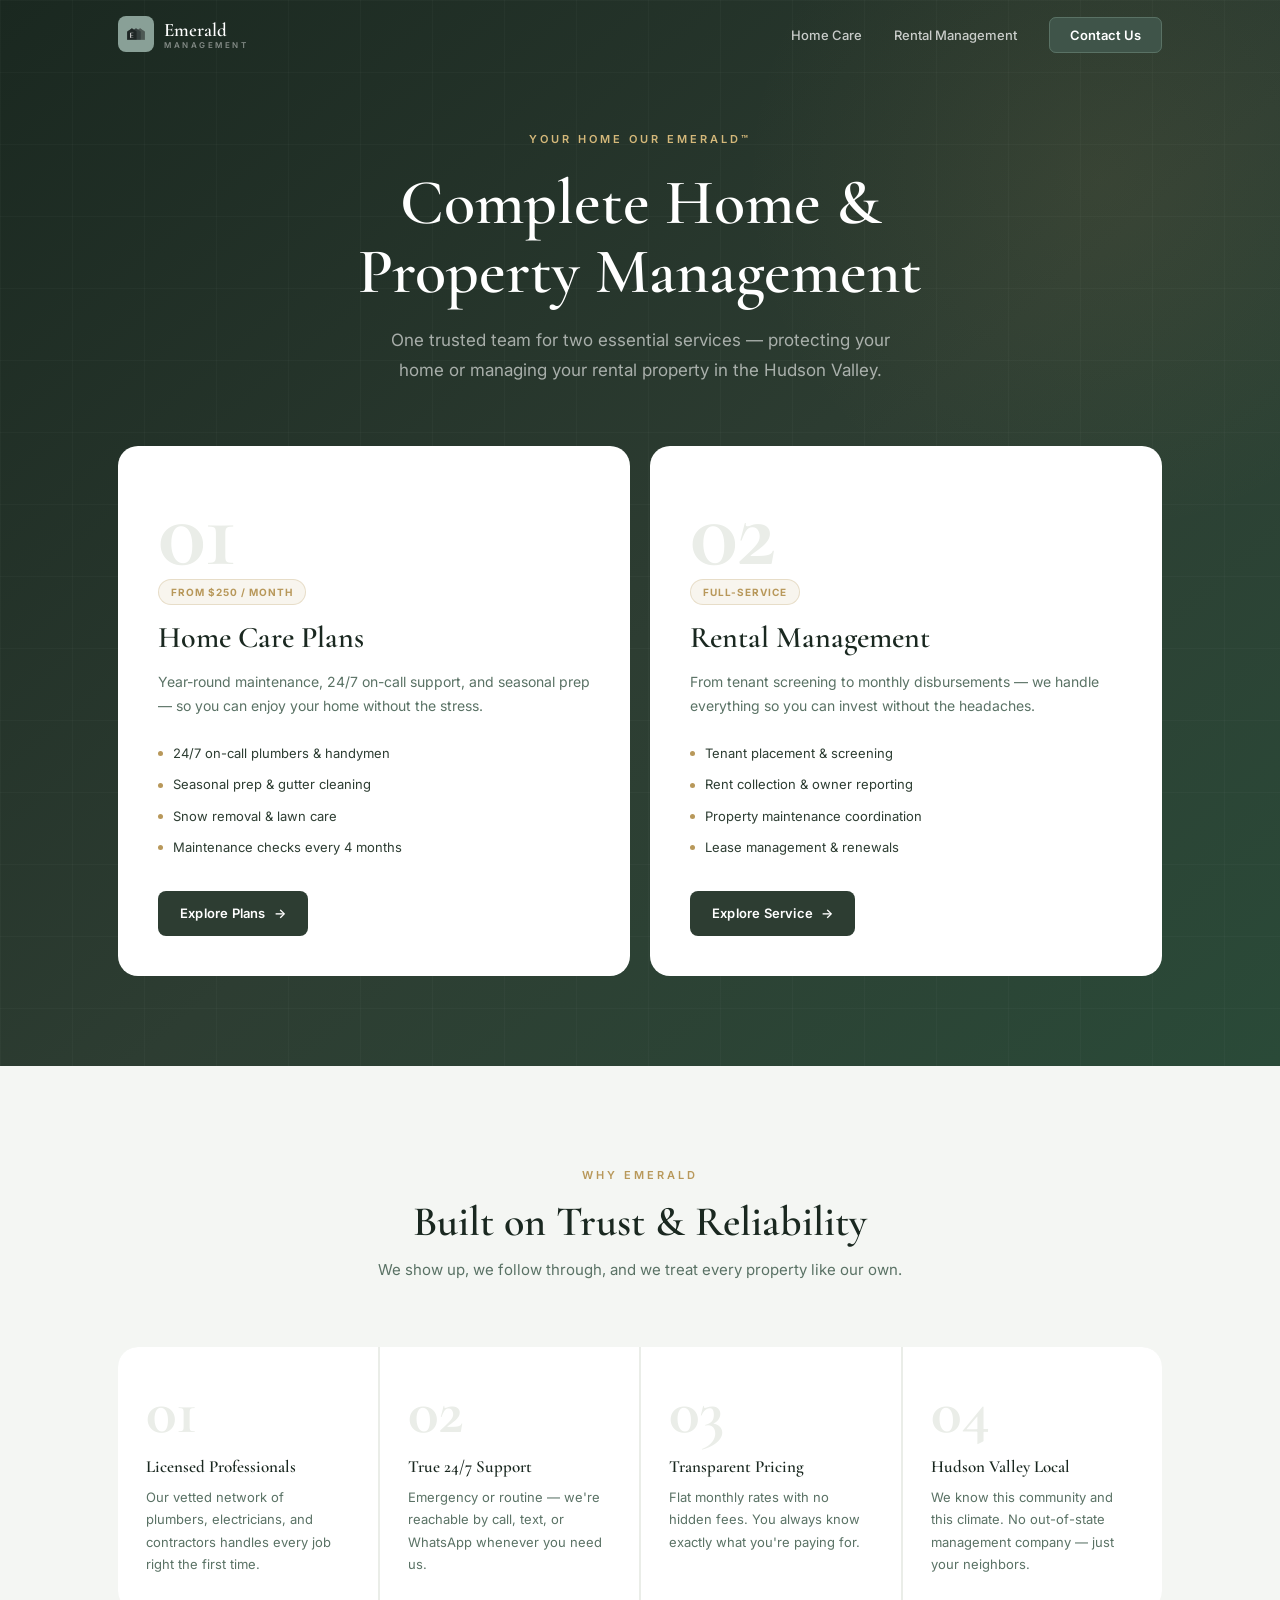
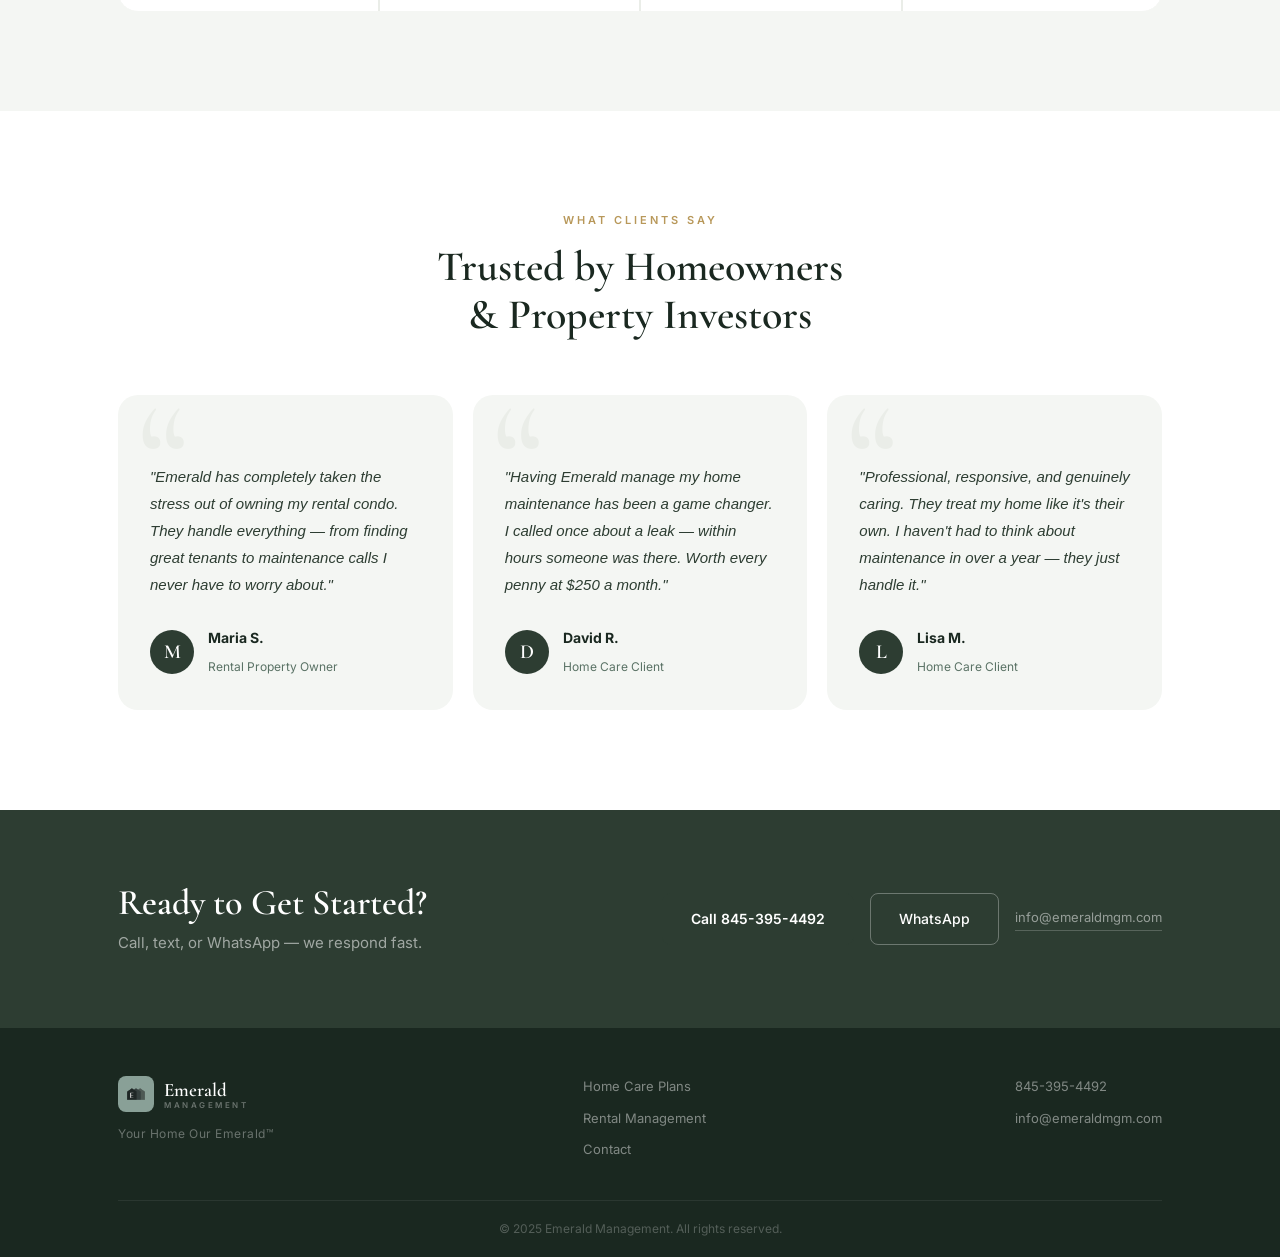
==== commit 8479bc8e: "Full visual redesign: premium design pass across all pages - Gateway (index.html): path cards now wh" ====
--- a/index.html
+++ b/index.html
@@ -42,6 +42,7 @@
       </div>
       <div class="gw-paths">
         <a href="home-care.html" class="gw-path-card">
+          <div class="gw-path-num">01</div>
           <div class="gw-path-badge">From $250 / month</div>
           <h2>Home Care Plans</h2>
           <p>Year-round maintenance, 24/7 on-call support, and seasonal prep — so you can enjoy your home without the stress.</p>
@@ -54,6 +55,7 @@
           <div class="gw-path-cta">Explore Plans <span>→</span></div>
         </a>
         <a href="rentals.html" class="gw-path-card">
+          <div class="gw-path-num">02</div>
           <div class="gw-path-badge">Full-Service</div>
           <h2>Rental Management</h2>
           <p>From tenant screening to monthly disbursements — we handle everything so you can invest without the headaches.</p>
--- a/styles.css
+++ b/styles.css
@@ -217,7 +217,22 @@
   content: '';
   position: absolute;
   inset: 0;
-  background: radial-gradient(ellipse at 70% 50%, rgba(90,114,101,.2) 0%, transparent 70%);
+  background-image:
+    linear-gradient(rgba(255,255,255,.025) 1px, transparent 1px),
+    linear-gradient(90deg, rgba(255,255,255,.025) 1px, transparent 1px);
+  background-size: 72px 72px;
+}
+
+.hero::after {
+  content: '';
+  position: absolute;
+  width: 600px;
+  height: 600px;
+  background: radial-gradient(circle, rgba(90,114,101,.25) 0%, transparent 70%);
+  top: -100px;
+  right: -80px;
+  border-radius: 50%;
+  pointer-events: none;
 }
 
 .hero-inner {
@@ -1203,6 +1218,12 @@
   .footer-bottom p { font-size: 11px; }
 }
 
+/* ===== NAV ACTIVE STATE (shared) ===== */
+.nav-active {
+  color: var(--gold-lt) !important;
+  font-weight: 600 !important;
+}
+
 /* ===== GATEWAY (index.html) ===== */
 
 .gw-hero {
@@ -1218,7 +1239,22 @@
   content: '';
   position: absolute;
   inset: 0;
-  background: radial-gradient(ellipse at 65% 45%, rgba(184,152,90,.1) 0%, transparent 60%);
+  background-image:
+    linear-gradient(rgba(255,255,255,.025) 1px, transparent 1px),
+    linear-gradient(90deg, rgba(255,255,255,.025) 1px, transparent 1px);
+  background-size: 72px 72px;
+}
+
+.gw-hero::after {
+  content: '';
+  position: absolute;
+  width: 720px;
+  height: 720px;
+  background: radial-gradient(circle, rgba(184,152,90,.09) 0%, transparent 70%);
+  top: -180px;
+  right: -180px;
+  border-radius: 50%;
+  pointer-events: none;
 }
 
 .gw-hero-inner {
@@ -1267,62 +1303,76 @@
 }
 
 .gw-path-card {
-  background: rgba(255,255,255,.06);
-  border: 1px solid rgba(255,255,255,.12);
+  background: var(--white);
   border-radius: var(--radius-lg);
-  padding: 40px 36px;
-  backdrop-filter: blur(10px);
-  transition: var(--ease);
+  padding: 44px 40px 40px;
+  position: relative;
+  overflow: hidden;
+  transition: transform .3s ease, box-shadow .3s ease;
   display: flex;
   flex-direction: column;
-  gap: 16px;
+  gap: 0;
 }
 
 .gw-path-card:hover {
-  background: rgba(255,255,255,.1);
-  border-color: rgba(184,152,90,.4);
-  transform: translateY(-4px);
-  box-shadow: 0 24px 60px rgba(0,0,0,.3);
-}
+  transform: translateY(-6px);
+  box-shadow: 0 32px 64px rgba(0,0,0,.35);
+}
+
+.gw-path-num {
+  font-family: 'Cormorant Garamond', serif;
+  font-size: 100px;
+  font-weight: 700;
+  color: var(--pale-2);
+  line-height: 0.85;
+  margin-bottom: 4px;
+  transition: color .3s ease;
+  letter-spacing: -2px;
+}
+
+.gw-path-card:hover .gw-path-num { color: var(--pale); }
 
 .gw-path-badge {
   display: inline-flex;
   align-self: flex-start;
-  font-size: 11px;
-  font-weight: 600;
-  color: var(--gold-lt);
-  background: rgba(184,152,90,.15);
-  border: 1px solid rgba(184,152,90,.3);
-  padding: 5px 14px;
+  font-size: 10px;
+  font-weight: 700;
+  color: var(--gold);
+  background: rgba(184,152,90,.1);
+  border: 1px solid rgba(184,152,90,.25);
+  padding: 4px 12px;
   border-radius: 20px;
-  letter-spacing: .5px;
+  letter-spacing: 1px;
+  text-transform: uppercase;
+  margin-bottom: 16px;
 }
 
 .gw-path-card h2 {
-  font-size: 28px;
-  color: var(--white);
-  line-height: 1.2;
-  margin: 0;
+  font-size: 30px;
+  color: var(--ink);
+  line-height: 1.15;
+  margin-bottom: 14px;
 }
 
 .gw-path-card > p {
   font-size: 14px;
-  color: rgba(255,255,255,.6);
+  color: var(--sage);
   line-height: 1.75;
-  margin: 0;
+  margin-bottom: 24px;
 }
 
 .gw-path-list {
   list-style: none;
   display: flex;
   flex-direction: column;
-  gap: 9px;
+  gap: 10px;
   flex: 1;
+  margin-bottom: 32px;
 }
 
 .gw-path-list li {
   font-size: 13px;
-  color: rgba(255,255,255,.55);
+  color: var(--ink-2);
   display: flex;
   align-items: center;
   gap: 10px;
@@ -1338,17 +1388,24 @@
 }
 
 .gw-path-cta {
-  display: flex;
+  display: inline-flex;
   align-items: center;
   gap: 8px;
-  font-size: 14px;
-  font-weight: 600;
-  color: var(--gold-lt);
-  margin-top: 8px;
-  transition: var(--ease);
-}
-
-.gw-path-card:hover .gw-path-cta { gap: 14px; }
+  font-size: 13px;
+  font-weight: 600;
+  color: var(--white);
+  background: var(--ink-2);
+  padding: 12px 22px;
+  border-radius: 8px;
+  align-self: flex-start;
+  transition: background .25s ease, gap .25s ease;
+  letter-spacing: .2px;
+}
+
+.gw-path-card:hover .gw-path-cta {
+  background: var(--ink);
+  gap: 12px;
+}
 
 /* Why Emerald */
 .gw-why {
@@ -1383,15 +1440,16 @@
 
 .gw-pillar-num {
   font-family: 'Cormorant Garamond', serif;
-  font-size: 36px;
-  font-weight: 600;
+  font-size: 64px;
+  font-weight: 700;
   color: var(--pale-2);
-  line-height: 1;
+  line-height: 0.9;
   margin-bottom: 16px;
-  transition: var(--ease);
-}
-
-.gw-pillar:hover .gw-pillar-num { color: rgba(255,255,255,.2); }
+  letter-spacing: -1px;
+  transition: var(--ease);
+}
+
+.gw-pillar:hover .gw-pillar-num { color: rgba(255,255,255,.18); }
 
 .gw-pillar h3 {
   font-size: 17px;
@@ -1433,10 +1491,25 @@
 .gw-testi-card {
   background: var(--pale);
   border-radius: var(--radius-lg);
-  padding: 36px 32px;
+  padding: 36px 32px 32px;
   display: flex;
   flex-direction: column;
   gap: 28px;
+  position: relative;
+  overflow: hidden;
+}
+
+.gw-testi-card::before {
+  content: '\201C';
+  font-family: 'Cormorant Garamond', serif;
+  font-size: 160px;
+  color: var(--pale-2);
+  line-height: 0.75;
+  position: absolute;
+  top: 4px;
+  left: 18px;
+  pointer-events: none;
+  font-style: normal;
 }
 
 .gw-testi-card > p {
@@ -1445,6 +1518,9 @@
   line-height: 1.8;
   flex: 1;
   font-style: italic;
+  position: relative;
+  z-index: 1;
+  padding-top: 32px;
 }
 
 .gw-testi-author {
